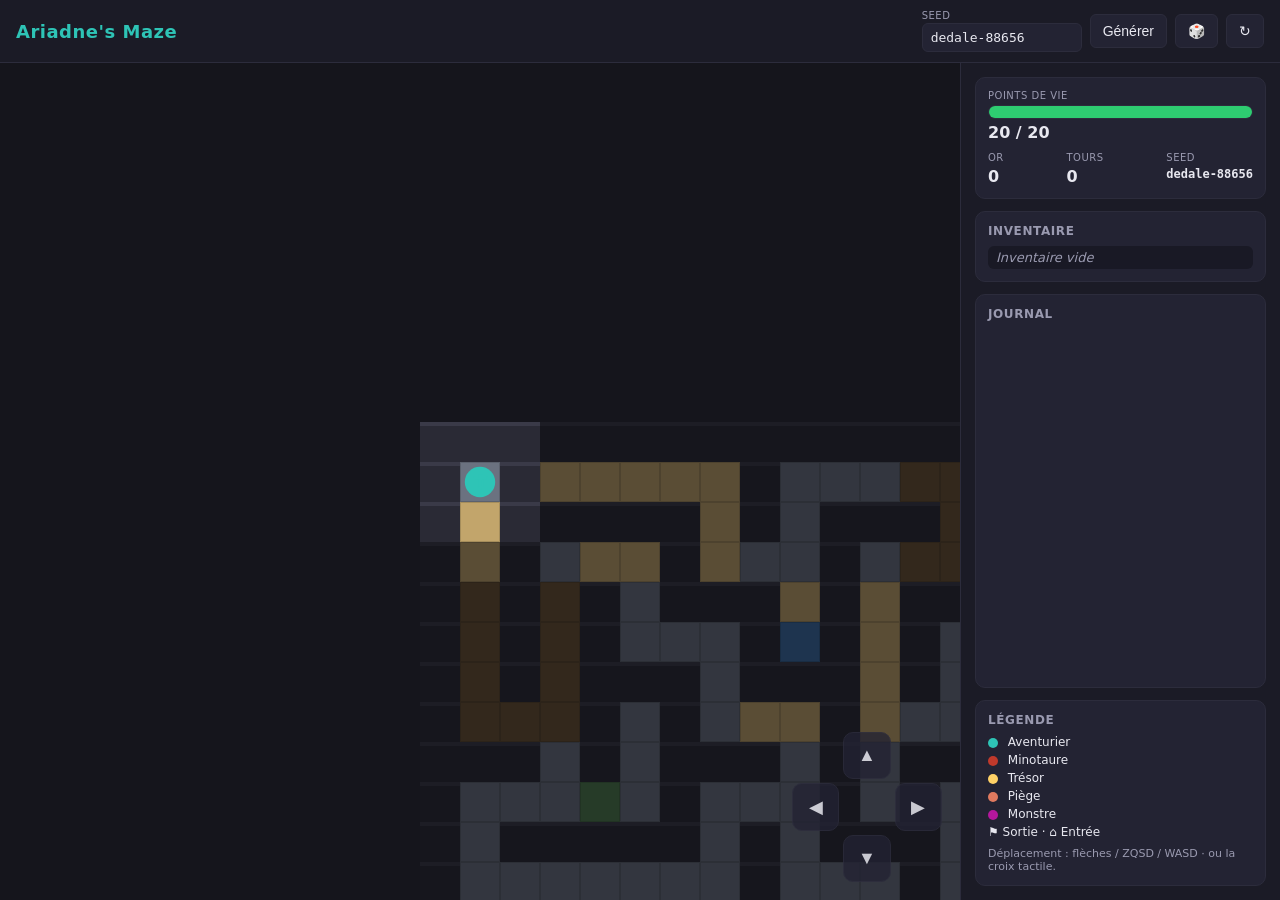
==== standalone.html @ b45891b9 "Ajoute standalone.html : version autonome jouable en file:// Fichier unique avec HTML, CSS et JS int" ====
<!DOCTYPE html>
<html lang="fr">
<head>
  <meta charset="UTF-8" />
  <meta name="viewport" content="width=device-width, initial-scale=1.0, maximum-scale=1.0, user-scalable=no" />
  <meta name="theme-color" content="#15151c" />
  <title>Ariadne's Maze — version autonome</title>
  <link rel="icon" href="data:image/svg+xml;utf8,%3Csvg%20xmlns%3D%22http%3A%2F%2Fwww.w3.org%2F2000%2Fsvg%22%20viewBox%3D%220%200%20512%20512%22%20width%3D%22512%22%20height%3D%22512%22%3E%0A%20%20%3Crect%20width%3D%22512%22%20height%3D%22512%22%20rx%3D%2296%22%20fill%3D%22%2315151c%22%2F%3E%0A%20%20%3C!--%20Labyrinthe%20stylis%C3%A9%20--%3E%0A%20%20%3Cg%20fill%3D%22none%22%20stroke%3D%22%232ec4b6%22%20stroke-width%3D%2222%22%20stroke-linecap%3D%22square%22%3E%0A%20%20%20%20%3Cpath%20d%3D%22M112%20112%20H400%20V400%20H144%20V168%20H344%20V344%20H200%20V224%20H288%20V288%20H240%22%2F%3E%0A%20%20%3C%2Fg%3E%0A%20%20%3C!--%20Corne%20du%20Minotaure%20--%3E%0A%20%20%3Ccircle%20cx%3D%22256%22%20cy%3D%22256%22%20r%3D%2218%22%20fill%3D%22%23c0392b%22%2F%3E%0A%3C%2Fsvg%3E%0A" type="image/svg+xml" />
  <style>
/* style.css — Mise en page et thème du jeu (vue topdown + HUD). */

* {
  box-sizing: border-box;
  margin: 0;
  padding: 0;
}

:root {
  --bg: #0f0f16;
  --panel: #1b1b26;
  --panel-2: #232333;
  --text: #e8e8f0;
  --muted: #9a9ab0;
  --accent: #2ec4b6;
  --danger: #e74c3c;
  --border: #2c2c3c;
}

html, body {
  height: 100%;
}

body {
  background: var(--bg);
  color: var(--text);
  font-family: system-ui, -apple-system, 'Segoe UI', Roboto, sans-serif;
  overflow: hidden;
  transition: background 0.15s;
}

/* Effet d'alerte lors de la détection par le Minotaure. */
body.alert {
  background: #3a0f12;
}

#app {
  display: grid;
  grid-template-columns: 1fr 320px;
  grid-template-rows: auto 1fr;
  grid-template-areas:
    'topbar topbar'
    'stage  hud';
  height: 100vh;
  height: 100dvh;
}

/* --- Barre du haut --- */
#topbar {
  grid-area: topbar;
  display: flex;
  align-items: center;
  justify-content: space-between;
  gap: 12px;
  padding: 10px 16px;
  background: var(--panel);
  border-bottom: 1px solid var(--border);
  flex-wrap: wrap;
}

#topbar h1 {
  font-size: 18px;
  letter-spacing: 0.5px;
  color: var(--accent);
  white-space: nowrap;
}

.toolbar {
  display: flex;
  align-items: center;
  gap: 8px;
  flex-wrap: wrap;
}

.seed-field {
  display: flex;
  flex-direction: column;
  font-size: 10px;
  color: var(--muted);
  text-transform: uppercase;
  letter-spacing: 0.5px;
}

.seed-field input {
  margin-top: 2px;
  width: 160px;
  padding: 6px 8px;
  border-radius: 6px;
  border: 1px solid var(--border);
  background: var(--panel-2);
  color: var(--text);
  font-family: ui-monospace, monospace;
  font-size: 13px;
}

.toolbar button {
  padding: 8px 12px;
  border-radius: 6px;
  border: 1px solid var(--border);
  background: var(--panel-2);
  color: var(--text);
  cursor: pointer;
  font-size: 14px;
  transition: background 0.12s, border-color 0.12s;
}

.toolbar button:hover {
  background: #2e2e42;
  border-color: var(--accent);
}

/* --- Scène de jeu --- */
#stage {
  grid-area: stage;
  position: relative;
  overflow: hidden;
  background: #15151c;
}

#game {
  display: block;
  width: 100%;
  height: 100%;
  touch-action: none;
}

/* --- Croix directionnelle tactile --- */
#dpad {
  position: absolute;
  right: 18px;
  bottom: 18px;
  width: 150px;
  height: 150px;
  display: grid;
  grid-template-columns: repeat(3, 1fr);
  grid-template-rows: repeat(3, 1fr);
  gap: 4px;
  opacity: 0.85;
}

.dpad-btn {
  border: 1px solid var(--border);
  background: rgba(35, 35, 51, 0.9);
  color: var(--text);
  border-radius: 10px;
  font-size: 18px;
  cursor: pointer;
  -webkit-user-select: none;
  user-select: none;
}
.dpad-btn:active {
  background: var(--accent);
  color: #0f0f16;
}
.dpad-btn.up { grid-column: 2; grid-row: 1; }
.dpad-btn.left { grid-column: 1; grid-row: 2; }
.dpad-btn.right { grid-column: 3; grid-row: 2; }
.dpad-btn.down { grid-column: 2; grid-row: 3; }

/* --- Overlay de fin --- */
#overlay {
  position: absolute;
  inset: 0;
  display: none;
  align-items: center;
  justify-content: center;
  background: rgba(8, 8, 14, 0.75);
  backdrop-filter: blur(2px);
}
#overlay.visible { display: flex; }

.overlay-card {
  background: var(--panel);
  border: 1px solid var(--border);
  border-radius: 14px;
  padding: 28px 32px;
  text-align: center;
  max-width: 340px;
}
.overlay-card h2 { margin-bottom: 10px; font-size: 24px; }
.overlay-card p { color: var(--muted); margin-bottom: 18px; }
.overlay-card button {
  padding: 10px 20px;
  border-radius: 8px;
  border: none;
  background: var(--accent);
  color: #0f0f16;
  font-weight: 600;
  cursor: pointer;
  font-size: 15px;
}

/* --- HUD latéral --- */
#hud {
  grid-area: hud;
  background: var(--panel);
  border-left: 1px solid var(--border);
  padding: 14px;
  display: flex;
  flex-direction: column;
  gap: 12px;
  overflow-y: auto;
}

.panel {
  background: var(--panel-2);
  border: 1px solid var(--border);
  border-radius: 10px;
  padding: 12px;
}

.panel h3 {
  font-size: 12px;
  text-transform: uppercase;
  letter-spacing: 0.6px;
  color: var(--muted);
  margin-bottom: 8px;
}

.stat { display: flex; flex-direction: column; gap: 4px; }
.stat-label {
  font-size: 10px;
  text-transform: uppercase;
  letter-spacing: 0.5px;
  color: var(--muted);
}
.stat-value { font-size: 16px; font-weight: 600; }
.stat-value.seed { font-family: ui-monospace, monospace; font-size: 12px; word-break: break-all; }

.stat-row {
  display: flex;
  justify-content: space-between;
  gap: 8px;
  margin-top: 10px;
}
.stat-row .stat { align-items: flex-start; }

.hp-bar {
  height: 14px;
  background: #101018;
  border-radius: 7px;
  overflow: hidden;
  border: 1px solid var(--border);
}
#hp-fill {
  height: 100%;
  width: 100%;
  background: #2ecc71;
  transition: width 0.2s, background 0.2s;
}

#inventory-list { list-style: none; display: flex; flex-direction: column; gap: 4px; }
#inventory-list li {
  font-size: 13px;
  padding: 4px 8px;
  background: #191925;
  border-radius: 6px;
}
#inventory-list li.empty { color: var(--muted); font-style: italic; }

.log-panel { flex: 1; min-height: 120px; display: flex; flex-direction: column; }
#log {
  flex: 1;
  overflow-y: auto;
  font-size: 12.5px;
  line-height: 1.5;
  color: var(--text);
  max-height: 220px;
}
.log-line {
  padding: 3px 0;
  border-bottom: 1px solid rgba(255, 255, 255, 0.04);
}

.legend ul { list-style: none; display: flex; flex-direction: column; gap: 4px; font-size: 12px; }
.legend .dot {
  display: inline-block;
  width: 10px;
  height: 10px;
  border-radius: 50%;
  margin-right: 6px;
  vertical-align: middle;
}
.hint { margin-top: 8px; font-size: 11px; color: var(--muted); }

/* --- Responsive : HUD sous la scène sur petit écran --- */
@media (max-width: 820px) {
  #app {
    grid-template-columns: 1fr;
    grid-template-rows: auto 60vh 1fr;
    grid-template-areas:
      'topbar'
      'stage'
      'hud';
  }
  #hud { border-left: none; border-top: 1px solid var(--border); }
  .seed-field input { width: 120px; }
}

  </style>
</head>
<body>
<div id="app">
    <header id="topbar">
      <h1>Ariadne's Maze</h1>
      <div class="toolbar">
        <label class="seed-field">
          Seed
          <input id="seed-input" type="text" autocomplete="off" spellcheck="false" />
        </label>
        <button id="new-seed-btn" title="Générer avec cette seed">Générer</button>
        <button id="random-seed-btn" title="Seed aléatoire">🎲</button>
        <button id="restart-btn" title="Recommencer ce niveau">↻</button>
      </div>
    </header>

    <main id="stage">
      <canvas id="game"></canvas>

      <!-- Croix directionnelle tactile -->
      <div id="dpad">
        <button data-dir="up" class="dpad-btn up" aria-label="Haut">▲</button>
        <button data-dir="left" class="dpad-btn left" aria-label="Gauche">◀</button>
        <button data-dir="right" class="dpad-btn right" aria-label="Droite">▶</button>
        <button data-dir="down" class="dpad-btn down" aria-label="Bas">▼</button>
      </div>

      <!-- Écran de fin (mort / victoire) -->
      <div id="overlay">
        <div class="overlay-card">
          <h2 id="overlay-title">Game Over</h2>
          <p id="overlay-text"></p>
          <button id="overlay-btn">Recommencer</button>
        </div>
      </div>
    </main>

    <aside id="hud">
      <section class="panel">
        <div class="stat">
          <span class="stat-label">Points de vie</span>
          <div class="hp-bar"><div id="hp-fill"></div></div>
          <span id="hp-text" class="stat-value">20 / 20</span>
        </div>
        <div class="stat-row">
          <div class="stat"><span class="stat-label">Or</span><span id="gold-text" class="stat-value">0</span></div>
          <div class="stat"><span class="stat-label">Tours</span><span id="turn-text" class="stat-value">0</span></div>
          <div class="stat"><span class="stat-label">Seed</span><span id="seed-label" class="stat-value seed">-</span></div>
        </div>
      </section>

      <section class="panel">
        <h3>Inventaire</h3>
        <ul id="inventory-list"><li class="empty">Inventaire vide</li></ul>
      </section>

      <section class="panel log-panel">
        <h3>Journal</h3>
        <div id="log"></div>
      </section>

      <section class="panel legend">
        <h3>Légende</h3>
        <ul>
          <li><span class="dot" style="background:#2ec4b6"></span> Aventurier</li>
          <li><span class="dot" style="background:#c0392b"></span> Minotaure</li>
          <li><span class="dot" style="background:#ffd166"></span> Trésor</li>
          <li><span class="dot" style="background:#e07a5f"></span> Piège</li>
          <li><span class="dot" style="background:#b5179e"></span> Monstre</li>
          <li>⚑ Sortie · ⌂ Entrée</li>
        </ul>
        <p class="hint">Déplacement : flèches / ZQSD / WASD · ou la croix tactile.</p>
      </section>
    </aside>
  </div>
  <script>
"use strict";
(function () {

// ===== rng.js =====
// rng.js — Générateur de nombres pseudo-aléatoires déterministe basé sur une seed.
// Tout l'aléatoire du jeu passe par ici pour que le labyrinthe et les événements
// soient reproductibles à partir d'une même seed.

// Hash une chaîne de caractères en un entier 32 bits (xmur3).
// Permet d'accepter une seed textuelle comme "ariane" ou "12345".
function hashSeed(str) {
  str = String(str);
  let h = 1779033703 ^ str.length;
  for (let i = 0; i < str.length; i++) {
    h = Math.imul(h ^ str.charCodeAt(i), 3432918353);
    h = (h << 13) | (h >>> 19);
  }
  return function () {
    h = Math.imul(h ^ (h >>> 16), 2246822507);
    h = Math.imul(h ^ (h >>> 13), 3266489909);
    h ^= h >>> 16;
    return h >>> 0;
  };
}

// Mulberry32 : un PRNG rapide et de bonne qualité pour un jeu.
// Retourne une fonction qui produit des flottants dans [0, 1).
function mulberry32(a) {
  return function () {
    a |= 0;
    a = (a + 0x6d2b79f5) | 0;
    let t = Math.imul(a ^ (a >>> 15), 1 | a);
    t = (t + Math.imul(t ^ (t >>> 7), 61 | t)) ^ t;
    return ((t ^ (t >>> 14)) >>> 0) / 4294967296;
  };
}

// Classe pratique qui enveloppe un PRNG et fournit des helpers de jeu.
class RNG {
  constructor(seed) {
    this.seed = seed;
    const seeder = hashSeed(seed);
    this._next = mulberry32(seeder());
  }

  // Flottant dans [0, 1).
  float() {
    return this._next();
  }

  // Entier dans [min, max] inclus.
  int(min, max) {
    return Math.floor(this._next() * (max - min + 1)) + min;
  }

  // Retourne true avec la probabilité p (0..1).
  chance(p) {
    return this._next() < p;
  }

  // Choisit un élément au hasard dans un tableau.
  pick(arr) {
    return arr[Math.floor(this._next() * arr.length)];
  }

  // Choisit un élément selon des poids : entries = [[valeur, poids], ...].
  weighted(entries) {
    let total = 0;
    for (const [, w] of entries) total += w;
    let r = this._next() * total;
    for (const [value, w] of entries) {
      r -= w;
      if (r < 0) return value;
    }
    return entries[entries.length - 1][0];
  }
}

// PRNG déterministe pour UNE case précise (seed + coordonnées).
// Permet de calculer un événement stable par case sans stocker d'état,
// et sans consommer le flux principal du RNG.
function cellRandom(seed, x, y, salt = 0) {
  const seeder = hashSeed(`${seed}:${x}:${y}:${salt}`);
  return mulberry32(seeder());
}


// ===== maze.js =====
// maze.js — Génération du labyrinthe et des types de sol (terrains).
// Le labyrinthe est produit par un algorithme "recursive backtracker"
// (parcours en profondeur), entièrement déterministe grâce au RNG seedé.


// Types de cases du labyrinthe.
const TILE = {
  WALL: 0,
  FLOOR: 1,
};

// Types de sol (terrain) pour les cases praticables.
// Ils influencent la nature des événements des cases alentours.
const TERRAIN = {
  STONE: 'stone', // neutre
  GRASS: 'grass', // favorise les trésors / soins
  SAND: 'sand',   // favorise les monstres
  MUD: 'mud',     // favorise les pièges
  WATER: 'water', // calme, peu d'événements
};

const TERRAIN_LIST = [
  TERRAIN.STONE,
  TERRAIN.GRASS,
  TERRAIN.SAND,
  TERRAIN.MUD,
  TERRAIN.WATER,
];

// Génère un labyrinthe carré de taille impaire (murs sur les cases paires).
// Retourne un objet Maze avec la grille, les terrains, l'entrée et la sortie.
class Maze {
  constructor(seed, size = 21) {
    // Garantit une taille impaire pour l'algorithme de labyrinthe parfait.
    this.seed = seed;
    this.size = size % 2 === 0 ? size + 1 : size;
    this.rng = new RNG(`maze:${seed}`);
    this.grid = [];
    this.terrain = [];
    this.entrance = { x: 1, y: 1 };
    this.exit = { x: this.size - 2, y: this.size - 2 };
    this._generate();
    this._assignTerrain();
  }

  inBounds(x, y) {
    return x >= 0 && y >= 0 && x < this.size && y < this.size;
  }

  isWall(x, y) {
    if (!this.inBounds(x, y)) return true;
    return this.grid[y][x] === TILE.WALL;
  }

  isFloor(x, y) {
    return this.inBounds(x, y) && this.grid[y][x] === TILE.FLOOR;
  }

  terrainAt(x, y) {
    if (!this.inBounds(x, y)) return null;
    return this.terrain[y][x];
  }

  // Recursive backtracker : creuse des couloirs à partir de l'entrée.
  _generate() {
    const n = this.size;
    // Tout en mur au départ.
    this.grid = Array.from({ length: n }, () => new Array(n).fill(TILE.WALL));

    const start = this.entrance;
    this.grid[start.y][start.x] = TILE.FLOOR;

    const stack = [start];
    const dirs = [
      { dx: 0, dy: -2 },
      { dx: 2, dy: 0 },
      { dx: 0, dy: 2 },
      { dx: -2, dy: 0 },
    ];

    while (stack.length) {
      const cur = stack[stack.length - 1];
      // Voisins non visités à distance 2 (au-delà d'un mur).
      const neighbors = [];
      for (const d of dirs) {
        const nx = cur.x + d.dx;
        const ny = cur.y + d.dy;
        if (nx > 0 && ny > 0 && nx < n - 1 && ny < n - 1 && this.grid[ny][nx] === TILE.WALL) {
          neighbors.push({ nx, ny, wx: cur.x + d.dx / 2, wy: cur.y + d.dy / 2 });
        }
      }

      if (neighbors.length === 0) {
        stack.pop();
        continue;
      }

      const chosen = neighbors[this.rng.int(0, neighbors.length - 1)];
      // Perce le mur intermédiaire puis la case cible.
      this.grid[chosen.wy][chosen.wx] = TILE.FLOOR;
      this.grid[chosen.ny][chosen.nx] = TILE.FLOOR;
      stack.push({ x: chosen.nx, y: chosen.ny });
    }

    // Assure que la sortie est bien praticable.
    this.grid[this.exit.y][this.exit.x] = TILE.FLOOR;

    // Ajoute quelques boucles pour éviter un labyrinthe trop "parfait"
    // (rend le déplacement et la fuite face au Minotaure plus intéressants).
    const extra = Math.floor((n * n) / 40);
    for (let i = 0; i < extra; i++) {
      const x = this.rng.int(1, n - 2);
      const y = this.rng.int(1, n - 2);
      if (this.grid[y][x] === TILE.WALL) {
        // N'ouvre que si cela relie deux couloirs (évite les murs isolés).
        const openH = this.isFloor(x - 1, y) && this.isFloor(x + 1, y);
        const openV = this.isFloor(x, y - 1) && this.isFloor(x, y + 1);
        if (openH || openV) this.grid[y][x] = TILE.FLOOR;
      }
    }
  }

  // Attribue un terrain à chaque case praticable de façon déterministe.
  // On utilise un bruit par blocs pour créer des "zones" cohérentes plutôt
  // qu'un terrain totalement aléatoire case par case.
  _assignTerrain() {
    const n = this.size;
    this.terrain = Array.from({ length: n }, () => new Array(n).fill(null));
    const blockSize = 4; // taille des zones de terrain
    for (let y = 0; y < n; y++) {
      for (let x = 0; x < n; x++) {
        if (this.grid[y][x] !== TILE.FLOOR) continue;
        const bx = Math.floor(x / blockSize);
        const by = Math.floor(y / blockSize);
        // Terrain de base de la zone.
        const zoneRoll = cellRandom(this.seed, bx, by, 7)();
        let t;
        if (zoneRoll < 0.4) t = TERRAIN.STONE;
        else if (zoneRoll < 0.6) t = TERRAIN.GRASS;
        else if (zoneRoll < 0.75) t = TERRAIN.SAND;
        else if (zoneRoll < 0.9) t = TERRAIN.MUD;
        else t = TERRAIN.WATER;

        // Petite variation locale pour casser l'uniformité des blocs.
        const localRoll = cellRandom(this.seed, x, y, 11)();
        if (localRoll < 0.12) {
          t = TERRAIN_LIST[Math.floor(cellRandom(this.seed, x, y, 13)() * TERRAIN_LIST.length)];
        }
        this.terrain[y][x] = t;
      }
    }
    // L'entrée est toujours un sol sûr et neutre.
    this.terrain[this.entrance.y][this.entrance.x] = TERRAIN.STONE;
  }

  // Liste toutes les cases praticables (utile pour placer joueur/minotaure).
  floorCells() {
    const cells = [];
    for (let y = 0; y < this.size; y++) {
      for (let x = 0; x < this.size; x++) {
        if (this.grid[y][x] === TILE.FLOOR) cells.push({ x, y });
      }
    }
    return cells;
  }
}


// ===== events.js =====
// events.js — Détermination des événements par case.
//
// Principe : l'événement d'une case dépend
//   1. de l'aléatoire (déterministe par seed + coordonnées),
//   2. du type de sol de la case,
//   3. des types de sol des 8 cases alentours (les 9 cases au total).
//
// On calcule un profil de terrain des 9 cases, on en déduit des poids
// pour chaque catégorie d'événement, puis on tire un événement stable
// pour la case (reproductible tant que la seed ne change pas).


// Catégories d'événements (base du jeu : quelques événements simples).
const EVENT = {
  NONE: 'none',
  TRAP: 'trap',
  MONSTER: 'monster',
  TREASURE: 'treasure',
};

// Influence de chaque terrain sur les poids des catégories.
// Chaque terrain "pousse" certaines catégories.
const TERRAIN_WEIGHTS = {
  [TERRAIN.STONE]: { none: 6, trap: 1, monster: 1, treasure: 1 },
  [TERRAIN.GRASS]: { none: 4, trap: 0.5, monster: 1, treasure: 3 },
  [TERRAIN.SAND]:  { none: 3, trap: 1, monster: 4, treasure: 1 },
  [TERRAIN.MUD]:   { none: 3, trap: 4, monster: 1, treasure: 0.5 },
  [TERRAIN.WATER]: { none: 7, trap: 0.5, monster: 0.5, treasure: 1 },
};

// Contenu concret de chaque catégorie d'événement.
// Le contenu précis (dégâts, butin) est lui aussi tiré de façon déterministe.
const MONSTERS = [
  { name: 'Rat des cavernes', dmg: [1, 2] },
  { name: 'Chauve-souris', dmg: [1, 3] },
  { name: 'Squelette errant', dmg: [2, 4] },
  { name: 'Araignée géante', dmg: [2, 5] },
];

const TRAPS = [
  { name: 'Pieux dissimulés', dmg: [1, 3] },
  { name: 'Dalle piégée', dmg: [2, 4] },
  { name: 'Nuage de spores', dmg: [1, 2] },
];

const TREASURES = [
  { name: 'Pièces d\'or', item: 'Pièces d\'or', gold: [3, 12] },
  { name: 'Potion de soin', item: 'Potion de soin', heal: [3, 6] },
  { name: 'Vieille clé', item: 'Vieille clé' },
  { name: 'Gemme scintillante', item: 'Gemme scintillante', gold: [8, 20] },
];

// Retourne le profil pondéré (somme des poids par catégorie) des 9 cases.
function neighborhoodWeights(maze, x, y) {
  const acc = { none: 0, trap: 0, monster: 0, treasure: 0 };
  for (let dy = -1; dy <= 1; dy++) {
    for (let dx = -1; dx <= 1; dx++) {
      const t = maze.terrainAt(x + dx, y + dy);
      // Une case-mur n'a pas de terrain : on la traite comme du STONE neutre,
      // ce qui rend les zones bordées de murs plus calmes.
      const weights = TERRAIN_WEIGHTS[t] || TERRAIN_WEIGHTS[TERRAIN.STONE];
      // La case centrale compte double : c'est le sol où l'on met le pied.
      const factor = dx === 0 && dy === 0 ? 2 : 1;
      acc.none += weights.none * factor;
      acc.trap += weights.trap * factor;
      acc.monster += weights.monster * factor;
      acc.treasure += weights.treasure * factor;
    }
  }
  return acc;
}

// Détermine l'événement d'une case (catégorie + détails).
// Déterministe : même seed + mêmes coordonnées => même événement.
function computeEvent(maze, x, y) {
  // Ni l'entrée, ni les murs ne portent d'événement.
  if (!maze.isFloor(x, y)) return { type: EVENT.NONE };
  if (x === maze.entrance.x && y === maze.entrance.y) return { type: EVENT.NONE };

  const w = neighborhoodWeights(maze, x, y);
  const rand = cellRandom(maze.seed, x, y, 101);

  const total = w.none + w.trap + w.monster + w.treasure;
  let r = rand() * total;
  let type = EVENT.NONE;
  if ((r -= w.none) < 0) type = EVENT.NONE;
  else if ((r -= w.trap) < 0) type = EVENT.TRAP;
  else if ((r -= w.monster) < 0) type = EVENT.MONSTER;
  else type = EVENT.TREASURE;

  return buildEventDetails(maze, x, y, type);
}

// Construit les détails concrets d'un événement de façon déterministe.
function buildEventDetails(maze, x, y, type) {
  const rand = cellRandom(maze.seed, x, y, 202);
  const pickIdx = (arr) => Math.floor(rand() * arr.length);
  const range = ([min, max]) => min + Math.floor(rand() * (max - min + 1));

  switch (type) {
    case EVENT.MONSTER: {
      const m = MONSTERS[pickIdx(MONSTERS)];
      return { type, name: m.name, damage: range(m.dmg) };
    }
    case EVENT.TRAP: {
      const t = TRAPS[pickIdx(TRAPS)];
      return { type, name: t.name, damage: range(t.dmg) };
    }
    case EVENT.TREASURE: {
      const t = TREASURES[pickIdx(TREASURES)];
      const out = { type, name: t.name, item: t.item };
      if (t.gold) out.gold = range(t.gold);
      if (t.heal) out.heal = range(t.heal);
      return out;
    }
    default:
      return { type: EVENT.NONE };
  }
}


// ===== player.js =====
// player.js — État de l'aventurier : position, points de vie, inventaire.

class Player {
  constructor(x, y, maxHp = 20) {
    this.x = x;
    this.y = y;
    this.maxHp = maxHp;
    this.hp = maxHp;
    this.gold = 0;
    // Inventaire simple : map nom d'objet -> quantité.
    this.inventory = new Map();
  }

  isAlive() {
    return this.hp > 0;
  }

  damage(amount) {
    this.hp = Math.max(0, this.hp - amount);
    return this.hp;
  }

  heal(amount) {
    this.hp = Math.min(this.maxHp, this.hp + amount);
    return this.hp;
  }

  addGold(amount) {
    this.gold += amount;
  }

  addItem(name, qty = 1) {
    this.inventory.set(name, (this.inventory.get(name) || 0) + qty);
  }

  // Retourne l'inventaire sous forme de liste triée pour l'affichage.
  items() {
    return Array.from(this.inventory.entries()).map(([name, qty]) => ({ name, qty }));
  }

  // Réinitialise l'état pour recommencer un niveau (position fournie par le jeu).
  reset(x, y) {
    this.x = x;
    this.y = y;
    this.hp = this.maxHp;
    this.gold = 0;
    this.inventory.clear();
  }
}


// ===== minotaur.js =====
// minotaur.js — Le Minotaure : ennemi mobile qui patrouille le labyrinthe.
//
// Comportement de base :
//   - S'il n'a pas repéré le joueur, il patrouille au hasard.
//   - S'il repère le joueur (dans son rayon de détection et à portée),
//     il le poursuit en se rapprochant case par case.
//   - Le contact avec le joueur inflige de gros dégâts.
//
// La première détection déclenche un drapeau (`hasDetectedPlayer`) qui pourra
// plus tard servir à reconfigurer le labyrinthe (fonctionnalité future).


class Minotaur {
  constructor(x, y) {
    this.x = x;
    this.y = y;
    this.detectionRadius = 5; // portée de détection (distance de Manhattan)
    this.hasDetectedPlayer = false; // vrai dès la première détection
    this.chasing = false;
    this.contactDamage = [4, 8]; // dégâts au contact du joueur
  }

  // Distance de Manhattan jusqu'à un point.
  distanceTo(x, y) {
    return Math.abs(this.x - x) + Math.abs(this.y - y);
  }

  // Détecte le joueur s'il est assez proche. Renvoie true si première détection.
  senses(player) {
    const inRange = this.distanceTo(player.x, player.y) <= this.detectionRadius;
    this.chasing = inRange;
    if (inRange && !this.hasDetectedPlayer) {
      this.hasDetectedPlayer = true;
      return true; // première détection => à signaler
    }
    return false;
  }

  // Effectue un pas. `rng` est le RNG principal du jeu (déplacements aléatoires).
  // Renvoie l'événement produit ({ firstDetection, contact }).
  step(maze, player, rng) {
    const firstDetection = this.senses(player);

    let move;
    if (this.chasing) {
      move = this._chaseStep(maze, player);
    } else {
      move = this._wanderStep(maze, rng);
    }

    if (move) {
      this.x = move.x;
      this.y = move.y;
    }

    const contact = this.x === player.x && this.y === player.y;
    return { firstDetection, contact };
  }

  // Renvoie les cases praticables adjacentes.
  _freeNeighbors(maze) {
    const dirs = [
      { x: this.x, y: this.y - 1 },
      { x: this.x + 1, y: this.y },
      { x: this.x, y: this.y + 1 },
      { x: this.x - 1, y: this.y },
    ];
    return dirs.filter((c) => maze.isFloor(c.x, c.y));
  }

  // Poursuite : choisit la case adjacente qui réduit la distance au joueur.
  _chaseStep(maze, player) {
    const options = this._freeNeighbors(maze);
    if (options.length === 0) return null;
    let best = null;
    let bestDist = Infinity;
    for (const c of options) {
      const d = Math.abs(c.x - player.x) + Math.abs(c.y - player.y);
      if (d < bestDist) {
        bestDist = d;
        best = c;
      }
    }
    return best;
  }

  // Errance : déplacement aléatoire, en évitant de faire du surplace.
  _wanderStep(maze, rng) {
    const options = this._freeNeighbors(maze);
    if (options.length === 0) return null;
    return options[rng.int(0, options.length - 1)];
  }
}


// ===== render.js =====
// render.js — Rendu du jeu sur un canvas 2D en vue de dessus (topdown).
// Une caméra suit le joueur. Les cases déjà visitées sont mémorisées pour
// dessiner un léger "brouillard" sur les zones non explorées.


const TILE_SIZE = 40; // taille d'une case en pixels

// Palette de couleurs par terrain.
const TERRAIN_COLORS = {
  [TERRAIN.STONE]: '#6b7280',
  [TERRAIN.GRASS]: '#4d7c4d',
  [TERRAIN.SAND]: '#c2a56b',
  [TERRAIN.MUD]: '#6b5334',
  [TERRAIN.WATER]: '#3b6ea5',
};

const WALL_COLOR = '#2a2a35';
const WALL_TOP = '#3a3a48';

class Renderer {
  constructor(canvas) {
    this.canvas = canvas;
    this.ctx = canvas.getContext('2d');
    this.tileSize = TILE_SIZE;
    this.resize();
    window.addEventListener('resize', () => this.resize());
  }

  resize() {
    // Adapte le canvas à son conteneur avec la densité de pixels de l'écran.
    const rect = this.canvas.getBoundingClientRect();
    const dpr = window.devicePixelRatio || 1;
    this.canvas.width = Math.floor(rect.width * dpr);
    this.canvas.height = Math.floor(rect.height * dpr);
    this.ctx.setTransform(dpr, 0, 0, dpr, 0, 0);
    this.viewW = rect.width;
    this.viewH = rect.height;
  }

  // Dessine une frame complète.
  draw(game) {
    const ctx = this.ctx;
    const ts = this.tileSize;
    const maze = game.maze;
    const player = game.player;

    // Caméra centrée sur le joueur.
    const camX = player.x * ts + ts / 2 - this.viewW / 2;
    const camY = player.y * ts + ts / 2 - this.viewH / 2;

    ctx.clearRect(0, 0, this.viewW, this.viewH);
    ctx.fillStyle = '#15151c';
    ctx.fillRect(0, 0, this.viewW, this.viewH);

    // Détermine la plage de cases visibles pour ne dessiner que le nécessaire.
    const startCol = Math.max(0, Math.floor(camX / ts));
    const endCol = Math.min(maze.size - 1, Math.ceil((camX + this.viewW) / ts));
    const startRow = Math.max(0, Math.floor(camY / ts));
    const endRow = Math.min(maze.size - 1, Math.ceil((camY + this.viewH) / ts));

    for (let y = startRow; y <= endRow; y++) {
      for (let x = startCol; x <= endCol; x++) {
        const sx = Math.round(x * ts - camX);
        const sy = Math.round(y * ts - camY);
        const visited = game.visited[y][x];

        if (maze.grid[y][x] === TILE.WALL) {
          ctx.fillStyle = WALL_COLOR;
          ctx.fillRect(sx, sy, ts, ts);
          ctx.fillStyle = WALL_TOP;
          ctx.fillRect(sx, sy, ts, 4);
        } else {
          const terrain = maze.terrainAt(x, y);
          ctx.fillStyle = TERRAIN_COLORS[terrain] || '#555';
          ctx.fillRect(sx, sy, ts, ts);
          // Léger quadrillage.
          ctx.strokeStyle = 'rgba(0,0,0,0.15)';
          ctx.strokeRect(sx + 0.5, sy + 0.5, ts - 1, ts - 1);

          // Marqueur d'événement révélé sur les cases déjà visitées.
          const ev = game.revealedEvents.get(`${x},${y}`);
          if (ev && ev.type !== EVENT.NONE) {
            this._drawEventMarker(ctx, sx, sy, ts, ev);
          }
        }

        // Entrée et sortie.
        if (x === maze.entrance.x && y === maze.entrance.y) {
          this._drawGlyph(ctx, sx, sy, ts, '⌂', '#e8e8f0');
        }
        if (x === maze.exit.x && y === maze.exit.y) {
          this._drawGlyph(ctx, sx, sy, ts, '⚑', '#ffe066');
        }

        // Brouillard sur les cases non encore visitées.
        if (!visited) {
          ctx.fillStyle = 'rgba(6,6,10,0.55)';
          ctx.fillRect(sx, sy, ts, ts);
        }
      }
    }

    // Minotaure (dessiné seulement s'il a déjà été aperçu).
    const mino = game.minotaur;
    if (game.visited[mino.y][mino.x] || mino.chasing) {
      this._drawEntity(ctx, mino.x, mino.y, ts, camX, camY, '#c0392b', '🐂');
    }

    // Joueur.
    this._drawEntity(ctx, player.x, player.y, ts, camX, camY, '#2ec4b6', '🗡');
  }

  _drawEntity(ctx, x, y, ts, camX, camY, color, glyph) {
    const sx = Math.round(x * ts - camX);
    const sy = Math.round(y * ts - camY);
    ctx.fillStyle = color;
    ctx.beginPath();
    ctx.arc(sx + ts / 2, sy + ts / 2, ts * 0.38, 0, Math.PI * 2);
    ctx.fill();
    ctx.font = `${Math.floor(ts * 0.5)}px serif`;
    ctx.textAlign = 'center';
    ctx.textBaseline = 'middle';
    ctx.fillText(glyph, sx + ts / 2, sy + ts / 2 + 1);
  }

  _drawEventMarker(ctx, sx, sy, ts, ev) {
    const colors = {
      [EVENT.TRAP]: '#e07a5f',
      [EVENT.MONSTER]: '#b5179e',
      [EVENT.TREASURE]: '#ffd166',
    };
    ctx.fillStyle = colors[ev.type] || '#fff';
    ctx.beginPath();
    ctx.arc(sx + ts / 2, sy + ts / 2, ts * 0.14, 0, Math.PI * 2);
    ctx.fill();
  }

  _drawGlyph(ctx, sx, sy, ts, glyph, color) {
    ctx.fillStyle = color;
    ctx.font = `${Math.floor(ts * 0.6)}px serif`;
    ctx.textAlign = 'center';
    ctx.textBaseline = 'middle';
    ctx.fillText(glyph, sx + ts / 2, sy + ts / 2 + 1);
  }
}


// ===== game.js =====
// game.js — Contrôleur principal du jeu.
// Gère l'état, les tours (déplacement joueur puis Minotaure), les événements,
// les points de vie, la mort/relance de niveau et l'inventaire.


class Game {
  constructor(seed, size = 21) {
    this.size = size;
    this.listeners = {};
    this.load(seed);
  }

  // (Re)charge un niveau à partir d'une seed.
  load(seed) {
    this.seed = String(seed);
    this.maze = new Maze(this.seed, this.size);
    this.rng = new RNG(`play:${this.seed}`); // RNG des déplacements du Minotaure

    const start = this.maze.entrance;
    this.player = new Player(start.x, start.y);

    // Place le Minotaure loin du joueur (vers la sortie).
    const mstart = this._farStart(start);
    this.minotaur = new Minotaur(mstart.x, mstart.y);

    // Cases explorées et événements déjà révélés.
    this.visited = Array.from({ length: this.maze.size }, () =>
      new Array(this.maze.size).fill(false)
    );
    this.revealedEvents = new Map();
    this.resolvedCells = new Set(); // cases dont l'événement est déjà déclenché

    this.turn = 0;
    this.over = false;
    this.won = false;
    this.mazeShifted = false;

    this._reveal(this.player.x, this.player.y);
    this._resolveEvent(this.player.x, this.player.y, true); // entrée = sûre
    this.emit('log', `Bienvenue dans le labyrinthe (seed : ${this.seed}). Trouve la sortie ⚑ !`);
    this.emit('update');
  }

  // Recommence le niveau courant (même seed).
  restart() {
    this.load(this.seed);
  }

  // Trouve une case praticable éloignée de `from` pour y placer le Minotaure.
  _farStart(from) {
    const cells = this.maze.floorCells();
    let best = this.maze.exit;
    let bestDist = -1;
    for (const c of cells) {
      const d = Math.abs(c.x - from.x) + Math.abs(c.y - from.y);
      if (d > bestDist) {
        bestDist = d;
        best = c;
      }
    }
    return best;
  }

  // --- Système d'événements minimal (émetteur) ---
  on(event, fn) {
    (this.listeners[event] = this.listeners[event] || []).push(fn);
  }
  emit(event, payload) {
    (this.listeners[event] || []).forEach((fn) => fn(payload));
  }

  // Déplacement du joueur d'une case. dir ∈ {up,down,left,right}.
  move(dir) {
    if (this.over) return;
    const deltas = {
      up: { dx: 0, dy: -1 },
      down: { dx: 0, dy: 1 },
      left: { dx: -1, dy: 0 },
      right: { dx: 1, dy: 0 },
    };
    const d = deltas[dir];
    if (!d) return;

    const nx = this.player.x + d.dx;
    const ny = this.player.y + d.dy;
    if (this.maze.grid[ny] === undefined || this.maze.grid[ny][nx] === undefined) return;
    if (this.maze.grid[ny][nx] === TILE.WALL) {
      return; // mur : déplacement impossible
    }

    this.player.x = nx;
    this.player.y = ny;
    this.turn++;
    this._reveal(nx, ny);

    // Résout l'événement de la case d'arrivée.
    this._resolveEvent(nx, ny);

    // Victoire : atteinte de la sortie.
    if (nx === this.maze.exit.x && ny === this.maze.exit.y && !this.over) {
      this.won = true;
      this.over = true;
      this.emit('log', '🎉 Tu as trouvé la sortie ! Niveau terminé.');
      this.emit('gameover', { won: true });
      this.emit('update');
      return;
    }

    // Tour du Minotaure.
    if (!this.over) this._minotaurTurn();

    this.emit('update');
  }

  // Révèle la case et ses voisines immédiates (petit champ de vision).
  _reveal(x, y) {
    for (let dy = -1; dy <= 1; dy++) {
      for (let dx = -1; dx <= 1; dx++) {
        const vx = x + dx;
        const vy = y + dy;
        if (this.maze.inBounds(vx, vy)) this.visited[vy][vx] = true;
      }
    }
  }

  // Déclenche l'événement de la case (une seule fois par case).
  _resolveEvent(x, y, silent = false) {
    const key = `${x},${y}`;
    if (this.resolvedCells.has(key)) return;
    this.resolvedCells.add(key);

    const ev = computeEvent(this.maze, x, y);
    if (ev.type !== EVENT.NONE) this.revealedEvents.set(key, ev);
    if (silent || ev.type === EVENT.NONE) return;

    switch (ev.type) {
      case EVENT.TRAP: {
        this.player.damage(ev.damage);
        this.emit('log', `⚠️ Piège : ${ev.name} ! Tu perds ${ev.damage} PV.`);
        break;
      }
      case EVENT.MONSTER: {
        this.player.damage(ev.damage);
        this.emit('log', `⚔️ Rencontre : ${ev.name} t'inflige ${ev.damage} PV de dégâts.`);
        break;
      }
      case EVENT.TREASURE: {
        this.player.addItem(ev.item);
        let msg = `💰 Trésor : ${ev.name}`;
        if (ev.gold) {
          this.player.addGold(ev.gold);
          msg += ` (+${ev.gold} or)`;
        }
        if (ev.heal) {
          this.player.heal(ev.heal);
          msg += ` (+${ev.heal} PV)`;
        }
        this.emit('log', msg + ' !');
        break;
      }
    }

    this._checkDeath();
  }

  // Fait jouer le Minotaure et gère la détection / le contact.
  _minotaurTurn() {
    const res = this.minotaur.step(this.maze, this.player, this.rng);

    if (res.firstDetection) {
      this.emit('log', '👁️ Le Minotaure a flairé ta présence... Il te poursuit !');
      this._onFirstDetection();
    }

    if (res.contact) {
      const [min, max] = this.minotaur.contactDamage;
      const dmg = this.rng.int(min, max);
      this.player.damage(dmg);
      this.emit('log', `🐂 Le Minotaure te charge ! Tu perds ${dmg} PV.`);
      this._checkDeath();
    }
  }

  // Crochet déclenché à la toute première détection par le Minotaure.
  // (Fonctionnalité future : reconfiguration du labyrinthe. Ici, simple signal.)
  _onFirstDetection() {
    this.mazeShifted = false; // prêt à être activé plus tard
    this.emit('detected');
  }

  _checkDeath() {
    if (!this.player.isAlive() && !this.over) {
      this.over = true;
      this.emit('log', '💀 Tu es mort. Le niveau recommence...');
      this.emit('gameover', { won: false });
    }
  }
}


// ===== main.js =====
// main.js — Point d'entrée : relie le jeu au DOM (canvas, HUD, contrôles).


const canvas = document.getElementById('game');
const renderer = new Renderer(canvas);

// Éléments du HUD.
const hpFill = document.getElementById('hp-fill');
const hpText = document.getElementById('hp-text');
const goldText = document.getElementById('gold-text');
const turnText = document.getElementById('turn-text');
const invList = document.getElementById('inventory-list');
const logEl = document.getElementById('log');
const seedInput = document.getElementById('seed-input');
const seedLabel = document.getElementById('seed-label');
const overlay = document.getElementById('overlay');
const overlayTitle = document.getElementById('overlay-title');
const overlayText = document.getElementById('overlay-text');
const overlayBtn = document.getElementById('overlay-btn');

// Seed initiale : aléatoire ou celle passée dans l'URL (?seed=...).
const urlSeed = new URLSearchParams(location.search).get('seed');
let currentSeed = urlSeed || randomSeed();
seedInput.value = currentSeed;

const game = new Game(currentSeed);
wireGame(game);

// --- Rendu continu (boucle d'animation légère) ---
function loop() {
  renderer.draw(game);
  requestAnimationFrame(loop);
}
requestAnimationFrame(loop);

// --- Branche les événements du jeu sur l'interface ---
function wireGame(g) {
  seedLabel.textContent = g.seed;
  g.on('log', (msg) => addLog(msg));
  g.on('update', () => updateHud(g));
  g.on('detected', () => flashDetection());
  g.on('gameover', ({ won }) => showOverlay(g, won));
  updateHud(g);
}

function updateHud(g) {
  const p = g.player;
  const pct = Math.max(0, (p.hp / p.maxHp) * 100);
  hpFill.style.width = pct + '%';
  hpFill.style.background = pct > 50 ? '#2ecc71' : pct > 25 ? '#f1c40f' : '#e74c3c';
  hpText.textContent = `${p.hp} / ${p.maxHp}`;
  goldText.textContent = p.gold;
  turnText.textContent = g.turn;

  invList.innerHTML = '';
  const items = p.items();
  if (items.length === 0) {
    const li = document.createElement('li');
    li.className = 'empty';
    li.textContent = 'Inventaire vide';
    invList.appendChild(li);
  } else {
    for (const it of items) {
      const li = document.createElement('li');
      li.textContent = it.qty > 1 ? `${it.name} ×${it.qty}` : it.name;
      invList.appendChild(li);
    }
  }
}

function addLog(msg) {
  const p = document.createElement('div');
  p.className = 'log-line';
  p.textContent = msg;
  logEl.appendChild(p);
  // Conserve les 40 dernières lignes.
  while (logEl.children.length > 40) logEl.removeChild(logEl.firstChild);
  logEl.scrollTop = logEl.scrollHeight;
}

function flashDetection() {
  document.body.classList.add('alert');
  setTimeout(() => document.body.classList.remove('alert'), 600);
}

function showOverlay(g, won) {
  overlayTitle.textContent = won ? 'Niveau terminé 🎉' : 'Game Over 💀';
  overlayText.textContent = won
    ? `Sortie atteinte en ${g.turn} tours avec ${g.player.gold} or.`
    : 'Le labyrinthe a eu raison de toi.';
  overlayBtn.textContent = won ? 'Nouveau labyrinthe' : 'Recommencer';
  overlay.dataset.won = won ? '1' : '0';
  overlay.classList.add('visible');
}

overlayBtn.addEventListener('click', () => {
  overlay.classList.remove('visible');
  logEl.innerHTML = '';
  if (overlay.dataset.won === '1') {
    // Victoire : on génère un nouveau labyrinthe.
    currentSeed = randomSeed();
    seedInput.value = currentSeed;
    game.load(currentSeed);
    seedLabel.textContent = game.seed;
  } else {
    // Défaite : on recommence le même niveau.
    game.restart();
  }
});

// --- Contrôles clavier ---
const KEY_DIRS = {
  ArrowUp: 'up',
  ArrowDown: 'down',
  ArrowLeft: 'left',
  ArrowRight: 'right',
  w: 'up',
  s: 'down',
  a: 'left',
  d: 'right',
  z: 'up', // clavier AZERTY
  q: 'left',
};
window.addEventListener('keydown', (e) => {
  const dir = KEY_DIRS[e.key];
  if (dir) {
    e.preventDefault();
    game.move(dir);
  }
});

// --- Contrôles tactiles (croix directionnelle) ---
document.querySelectorAll('[data-dir]').forEach((btn) => {
  const handler = (e) => {
    e.preventDefault();
    game.move(btn.dataset.dir);
  };
  btn.addEventListener('click', handler);
});

// --- Boutons de la barre d'outils ---
document.getElementById('new-seed-btn').addEventListener('click', () => {
  currentSeed = seedInput.value.trim() || randomSeed();
  seedInput.value = currentSeed;
  logEl.innerHTML = '';
  overlay.classList.remove('visible');
  game.load(currentSeed);
  seedLabel.textContent = game.seed;
});
document.getElementById('random-seed-btn').addEventListener('click', () => {
  currentSeed = randomSeed();
  seedInput.value = currentSeed;
  logEl.innerHTML = '';
  overlay.classList.remove('visible');
  game.load(currentSeed);
  seedLabel.textContent = game.seed;
});
document.getElementById('restart-btn').addEventListener('click', () => {
  logEl.innerHTML = '';
  overlay.classList.remove('visible');
  game.restart();
});

function randomSeed() {
  const words = ['ariane', 'dedale', 'thesee', 'minos', 'crete', 'fil', 'corne', 'ombre'];
  const w = words[Math.floor(Math.random() * words.length)];
  return `${w}-${Math.floor(Math.random() * 100000)}`;
}

// --- Enregistrement du service worker (PWA) ---
if ('serviceWorker' in navigator) {
  window.addEventListener('load', () => {
    navigator.serviceWorker.register('./sw.js').catch(() => {
      /* mode hors-ligne indisponible si le SW ne s'enregistre pas */
    });
  });
}


})();
  </script>
</body>
</html>
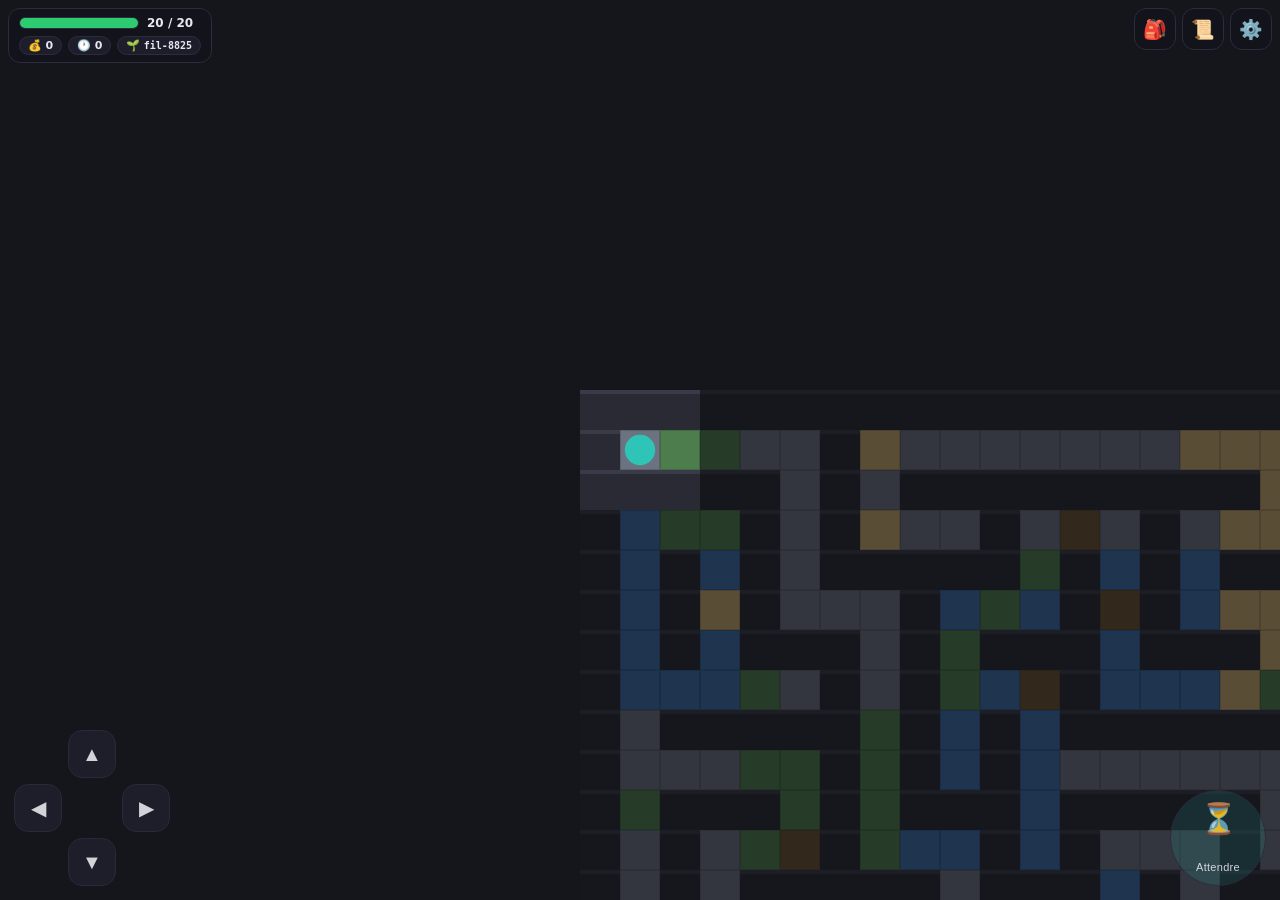
==== commit 6181bf48: "Interface mobile paysage : HUD en surimpression, contrôles gauche/droite - Labyrinthe plein écran co" ====
--- a/standalone.html
+++ b/standalone.html
@@ -2,12 +2,14 @@
 <html lang="fr">
 <head>
   <meta charset="UTF-8" />
-  <meta name="viewport" content="width=device-width, initial-scale=1.0, maximum-scale=1.0, user-scalable=no" />
+  <meta name="viewport" content="width=device-width, initial-scale=1.0, maximum-scale=1.0, user-scalable=no, viewport-fit=cover" />
   <meta name="theme-color" content="#15151c" />
   <title>Ariadne's Maze — version autonome</title>
   <link rel="icon" href="data:image/svg+xml;utf8,%3Csvg%20xmlns%3D%22http%3A%2F%2Fwww.w3.org%2F2000%2Fsvg%22%20viewBox%3D%220%200%20512%20512%22%20width%3D%22512%22%20height%3D%22512%22%3E%0A%20%20%3Crect%20width%3D%22512%22%20height%3D%22512%22%20rx%3D%2296%22%20fill%3D%22%2315151c%22%2F%3E%0A%20%20%3C!--%20Labyrinthe%20stylis%C3%A9%20--%3E%0A%20%20%3Cg%20fill%3D%22none%22%20stroke%3D%22%232ec4b6%22%20stroke-width%3D%2222%22%20stroke-linecap%3D%22square%22%3E%0A%20%20%20%20%3Cpath%20d%3D%22M112%20112%20H400%20V400%20H144%20V168%20H344%20V344%20H200%20V224%20H288%20V288%20H240%22%2F%3E%0A%20%20%3C%2Fg%3E%0A%20%20%3C!--%20Corne%20du%20Minotaure%20--%3E%0A%20%20%3Ccircle%20cx%3D%22256%22%20cy%3D%22256%22%20r%3D%2218%22%20fill%3D%22%23c0392b%22%2F%3E%0A%3C%2Fsvg%3E%0A" type="image/svg+xml" />
   <style>
-/* style.css — Mise en page et thème du jeu (vue topdown + HUD). */
+/* style.css — HUD en surimpression pour un labyrinthe plein écran.
+   Optimisé pour le mobile en mode paysage : vue principale = labyrinthe,
+   déplacement en bas à gauche, action en bas à droite, panneaux en tiroir. */
 
 * {
   box-sizing: border-box;
@@ -24,363 +26,473 @@
   --accent: #2ec4b6;
   --danger: #e74c3c;
   --border: #2c2c3c;
+  /* Zones sûres (encoches / barres système en paysage). */
+  --safe-t: env(safe-area-inset-top, 0px);
+  --safe-b: env(safe-area-inset-bottom, 0px);
+  --safe-l: env(safe-area-inset-left, 0px);
+  --safe-r: env(safe-area-inset-right, 0px);
 }
 
 html, body {
   height: 100%;
+  overflow: hidden;
+  overscroll-behavior: none;
 }
 
 body {
   background: var(--bg);
   color: var(--text);
   font-family: system-ui, -apple-system, 'Segoe UI', Roboto, sans-serif;
+  -webkit-user-select: none;
+  user-select: none;
+  -webkit-tap-highlight-color: transparent;
+  transition: background 0.15s;
+}
+
+/* Flash rouge lors de la détection par le Minotaure. */
+body.alert { background: #3a0f12; }
+
+/* La vue principale occupe tout l'écran. */
+#app {
+  position: fixed;
+  inset: 0;
   overflow: hidden;
-  transition: background 0.15s;
-}
-
-/* Effet d'alerte lors de la détection par le Minotaure. */
-body.alert {
-  background: #3a0f12;
-}
-
-#app {
+}
+
+#game {
+  position: absolute;
+  inset: 0;
+  width: 100%;
+  height: 100%;
+  display: block;
+  touch-action: none;
+  background: #15151c;
+}
+
+/* ---------- Bandeau haut (surimpression) ---------- */
+#hud-top {
+  position: absolute;
+  top: calc(var(--safe-t) + 8px);
+  left: calc(var(--safe-l) + 8px);
+  right: calc(var(--safe-r) + 8px);
+  display: flex;
+  align-items: flex-start;
+  justify-content: space-between;
+  gap: 10px;
+  pointer-events: none; /* laisse passer le toucher sur le labyrinthe */
+}
+#hud-top > * { pointer-events: auto; }
+
+#status {
+  background: rgba(20, 20, 30, 0.72);
+  backdrop-filter: blur(6px);
+  border: 1px solid var(--border);
+  border-radius: 12px;
+  padding: 7px 10px;
+  max-width: min(62vw, 360px);
+}
+
+.hp { display: flex; align-items: center; gap: 8px; }
+.hp-bar {
+  width: 120px;
+  height: 12px;
+  background: #101018;
+  border-radius: 6px;
+  overflow: hidden;
+  border: 1px solid var(--border);
+}
+#hp-fill {
+  height: 100%;
+  width: 100%;
+  background: #2ecc71;
+  transition: width 0.2s, background 0.2s;
+}
+#hp-text { font-size: 12px; font-weight: 700; font-variant-numeric: tabular-nums; }
+
+.chips { display: flex; flex-wrap: wrap; gap: 6px; margin-top: 6px; }
+.chip {
+  font-size: 11px;
+  color: var(--muted);
+  background: rgba(35, 35, 51, 0.7);
+  border: 1px solid var(--border);
+  border-radius: 999px;
+  padding: 2px 8px;
+  white-space: nowrap;
+}
+.chip b { color: var(--text); font-variant-numeric: tabular-nums; }
+.chip.seed b { font-family: ui-monospace, monospace; font-size: 10px; }
+
+#top-buttons { display: flex; gap: 6px; }
+.icon-btn {
+  width: 42px;
+  height: 42px;
+  border-radius: 12px;
+  border: 1px solid var(--border);
+  background: rgba(20, 20, 30, 0.72);
+  backdrop-filter: blur(6px);
+  color: var(--text);
+  font-size: 19px;
+  cursor: pointer;
   display: grid;
-  grid-template-columns: 1fr 320px;
-  grid-template-rows: auto 1fr;
-  grid-template-areas:
-    'topbar topbar'
-    'stage  hud';
-  height: 100vh;
-  height: 100dvh;
-}
-
-/* --- Barre du haut --- */
-#topbar {
-  grid-area: topbar;
+  place-items: center;
+  transition: background 0.12s, border-color 0.12s, transform 0.05s;
+}
+.icon-btn:active { transform: scale(0.92); }
+.icon-btn.active { border-color: var(--accent); background: rgba(46, 196, 182, 0.22); }
+
+/* ---------- Toasts d'événements ---------- */
+#toasts {
+  position: absolute;
+  top: calc(var(--safe-t) + 74px);
+  left: 50%;
+  transform: translateX(-50%);
+  display: flex;
+  flex-direction: column;
+  gap: 6px;
+  align-items: center;
+  pointer-events: none;
+  width: max-content;
+  max-width: 82vw;
+}
+.toast {
+  background: rgba(20, 20, 30, 0.9);
+  border: 1px solid var(--border);
+  border-left: 3px solid var(--accent);
+  border-radius: 10px;
+  padding: 7px 12px;
+  font-size: 13px;
+  line-height: 1.35;
+  box-shadow: 0 6px 20px rgba(0, 0, 0, 0.4);
+  animation: toast-in 0.18s ease-out, toast-out 0.4s ease-in forwards;
+  animation-delay: 0s, 2.6s;
+  max-width: 82vw;
+  text-align: center;
+}
+.toast.trap { border-left-color: #e07a5f; }
+.toast.monster { border-left-color: #b5179e; }
+.toast.treasure { border-left-color: #ffd166; }
+.toast.danger { border-left-color: var(--danger); }
+@keyframes toast-in { from { opacity: 0; transform: translateY(-8px); } to { opacity: 1; } }
+@keyframes toast-out { to { opacity: 0; transform: translateY(-6px); } }
+
+/* ---------- Contrôles tactiles ---------- */
+.controls {
+  position: absolute;
+  bottom: calc(var(--safe-b) + 14px);
+  z-index: 5;
+  touch-action: none;
+}
+
+/* Croix directionnelle — bas gauche. */
+#dpad {
+  left: calc(var(--safe-l) + 14px);
+  width: 156px;
+  height: 156px;
+  display: grid;
+  grid-template-columns: repeat(3, 1fr);
+  grid-template-rows: repeat(3, 1fr);
+  gap: 6px;
+}
+.ctrl-btn {
+  border: 1px solid var(--border);
+  background: rgba(35, 35, 51, 0.82);
+  backdrop-filter: blur(4px);
+  color: var(--text);
+  border-radius: 14px;
+  font-size: 20px;
+  cursor: pointer;
+  display: grid;
+  place-items: center;
+  transition: background 0.08s, transform 0.05s;
+}
+.ctrl-btn:active { background: var(--accent); color: #0f0f16; transform: scale(0.94); }
+.ctrl-btn.up { grid-column: 2; grid-row: 1; }
+.ctrl-btn.left { grid-column: 1; grid-row: 2; }
+.ctrl-btn.right { grid-column: 3; grid-row: 2; }
+.ctrl-btn.down { grid-column: 2; grid-row: 3; }
+
+/* Action — bas droite. */
+#actions {
+  right: calc(var(--safe-r) + 14px);
+  display: flex;
+  flex-direction: column;
+  align-items: flex-end;
+  gap: 10px;
+}
+.action-btn {
+  width: 96px;
+  height: 96px;
+  border-radius: 50%;
+  border: 1px solid var(--border);
+  background: rgba(46, 196, 182, 0.16);
+  backdrop-filter: blur(4px);
+  color: var(--text);
+  cursor: pointer;
+  display: grid;
+  place-items: center;
+  gap: 2px;
+  transition: background 0.08s, transform 0.05s;
+}
+.action-btn:active { background: var(--accent); color: #0f0f16; transform: scale(0.94); }
+.action-btn .glyph { font-size: 30px; line-height: 1; }
+.action-btn .label { font-size: 11px; letter-spacing: 0.3px; }
+
+/* ---------- Tiroir latéral (inventaire / journal / menu) ---------- */
+#scrim {
+  position: absolute;
+  inset: 0;
+  background: rgba(5, 5, 9, 0.5);
+  opacity: 0;
+  pointer-events: none;
+  transition: opacity 0.2s;
+  z-index: 8;
+}
+#scrim.visible { opacity: 1; pointer-events: auto; }
+
+#drawer {
+  position: absolute;
+  top: 0;
+  right: 0;
+  height: 100%;
+  width: min(360px, 86vw);
+  background: var(--panel);
+  border-left: 1px solid var(--border);
+  transform: translateX(100%);
+  transition: transform 0.22s ease;
+  z-index: 9;
+  display: flex;
+  flex-direction: column;
+  padding: calc(var(--safe-t) + 10px) calc(var(--safe-r) + 14px) calc(var(--safe-b) + 14px) 14px;
+}
+#drawer.open { transform: translateX(0); }
+
+.drawer-header {
   display: flex;
   align-items: center;
   justify-content: space-between;
-  gap: 12px;
-  padding: 10px 16px;
-  background: var(--panel);
-  border-bottom: 1px solid var(--border);
-  flex-wrap: wrap;
-}
-
-#topbar h1 {
-  font-size: 18px;
-  letter-spacing: 0.5px;
-  color: var(--accent);
-  white-space: nowrap;
-}
-
-.toolbar {
-  display: flex;
-  align-items: center;
-  gap: 8px;
-  flex-wrap: wrap;
-}
-
-.seed-field {
-  display: flex;
-  flex-direction: column;
-  font-size: 10px;
-  color: var(--muted);
-  text-transform: uppercase;
-  letter-spacing: 0.5px;
-}
-
-.seed-field input {
-  margin-top: 2px;
-  width: 160px;
-  padding: 6px 8px;
-  border-radius: 6px;
+  margin-bottom: 12px;
+}
+.drawer-header h2 { font-size: 17px; }
+#drawer-close {
+  width: 36px; height: 36px;
+  border-radius: 10px;
+  border: 1px solid var(--border);
+  background: var(--panel-2);
+  color: var(--text);
+  font-size: 15px;
+  cursor: pointer;
+}
+.drawer-body { flex: 1; overflow-y: auto; -webkit-overflow-scrolling: touch; }
+
+.inv-summary { margin-bottom: 10px; }
+#inventory-list { list-style: none; display: flex; flex-direction: column; gap: 6px; }
+#inventory-list li {
+  font-size: 14px;
+  padding: 8px 10px;
+  background: var(--panel-2);
+  border: 1px solid var(--border);
+  border-radius: 8px;
+}
+#inventory-list li.empty { color: var(--muted); font-style: italic; }
+
+#log { display: flex; flex-direction: column; gap: 2px; font-size: 13px; line-height: 1.5; }
+.log-line { padding: 5px 2px; border-bottom: 1px solid rgba(255, 255, 255, 0.05); }
+.log-line:first-child { color: var(--accent); }
+
+.field { display: flex; flex-direction: column; gap: 5px; font-size: 12px; color: var(--muted); }
+.field input {
+  padding: 10px;
+  border-radius: 8px;
   border: 1px solid var(--border);
   background: var(--panel-2);
   color: var(--text);
   font-family: ui-monospace, monospace;
-  font-size: 13px;
-}
-
-.toolbar button {
-  padding: 8px 12px;
-  border-radius: 6px;
+  font-size: 14px;
+}
+.menu-actions { display: flex; flex-direction: column; gap: 8px; margin: 12px 0 16px; }
+.menu-actions button {
+  padding: 11px;
+  border-radius: 9px;
   border: 1px solid var(--border);
   background: var(--panel-2);
   color: var(--text);
   cursor: pointer;
   font-size: 14px;
-  transition: background 0.12s, border-color 0.12s;
-}
-
-.toolbar button:hover {
-  background: #2e2e42;
-  border-color: var(--accent);
-}
-
-/* --- Scène de jeu --- */
-#stage {
-  grid-area: stage;
-  position: relative;
-  overflow: hidden;
-  background: #15151c;
-}
-
-#game {
-  display: block;
-  width: 100%;
-  height: 100%;
-  touch-action: none;
-}
-
-/* --- Croix directionnelle tactile --- */
-#dpad {
-  position: absolute;
-  right: 18px;
-  bottom: 18px;
-  width: 150px;
-  height: 150px;
-  display: grid;
-  grid-template-columns: repeat(3, 1fr);
-  grid-template-rows: repeat(3, 1fr);
-  gap: 4px;
-  opacity: 0.85;
-}
-
-.dpad-btn {
+}
+.menu-actions button:active { background: #2e2e42; }
+#new-seed-btn { background: var(--accent); color: #0f0f16; border-color: transparent; font-weight: 600; }
+
+.legend { border-top: 1px solid var(--border); padding-top: 12px; }
+.legend h3 { font-size: 12px; text-transform: uppercase; letter-spacing: 0.6px; color: var(--muted); margin-bottom: 8px; }
+.legend ul { list-style: none; display: flex; flex-direction: column; gap: 5px; font-size: 13px; }
+.legend .dot { display: inline-block; width: 10px; height: 10px; border-radius: 50%; margin-right: 6px; vertical-align: middle; }
+.hint { margin-top: 10px; font-size: 12px; color: var(--muted); }
+kbd {
+  background: var(--panel-2);
   border: 1px solid var(--border);
-  background: rgba(35, 35, 51, 0.9);
-  color: var(--text);
-  border-radius: 10px;
-  font-size: 18px;
-  cursor: pointer;
-  -webkit-user-select: none;
-  user-select: none;
-}
-.dpad-btn:active {
-  background: var(--accent);
-  color: #0f0f16;
-}
-.dpad-btn.up { grid-column: 2; grid-row: 1; }
-.dpad-btn.left { grid-column: 1; grid-row: 2; }
-.dpad-btn.right { grid-column: 3; grid-row: 2; }
-.dpad-btn.down { grid-column: 2; grid-row: 3; }
-
-/* --- Overlay de fin --- */
+  border-radius: 4px;
+  padding: 1px 5px;
+  font-size: 11px;
+  font-family: ui-monospace, monospace;
+}
+
+/* ---------- Overlay de fin ---------- */
 #overlay {
   position: absolute;
   inset: 0;
   display: none;
   align-items: center;
   justify-content: center;
-  background: rgba(8, 8, 14, 0.75);
-  backdrop-filter: blur(2px);
+  background: rgba(8, 8, 14, 0.78);
+  backdrop-filter: blur(3px);
+  z-index: 12;
 }
 #overlay.visible { display: flex; }
-
 .overlay-card {
   background: var(--panel);
   border: 1px solid var(--border);
-  border-radius: 14px;
-  padding: 28px 32px;
+  border-radius: 16px;
+  padding: 26px 30px;
   text-align: center;
   max-width: 340px;
-}
-.overlay-card h2 { margin-bottom: 10px; font-size: 24px; }
+  margin: 16px;
+}
+.overlay-card h2 { margin-bottom: 10px; font-size: 23px; }
 .overlay-card p { color: var(--muted); margin-bottom: 18px; }
 .overlay-card button {
-  padding: 10px 20px;
-  border-radius: 8px;
+  padding: 12px 22px;
+  border-radius: 10px;
   border: none;
   background: var(--accent);
   color: #0f0f16;
-  font-weight: 600;
+  font-weight: 700;
   cursor: pointer;
   font-size: 15px;
 }
 
-/* --- HUD latéral --- */
-#hud {
-  grid-area: hud;
-  background: var(--panel);
-  border-left: 1px solid var(--border);
-  padding: 14px;
-  display: flex;
-  flex-direction: column;
-  gap: 12px;
-  overflow-y: auto;
-}
-
-.panel {
-  background: var(--panel-2);
-  border: 1px solid var(--border);
-  border-radius: 10px;
-  padding: 12px;
-}
-
-.panel h3 {
-  font-size: 12px;
-  text-transform: uppercase;
-  letter-spacing: 0.6px;
-  color: var(--muted);
-  margin-bottom: 8px;
-}
-
-.stat { display: flex; flex-direction: column; gap: 4px; }
-.stat-label {
-  font-size: 10px;
-  text-transform: uppercase;
-  letter-spacing: 0.5px;
-  color: var(--muted);
-}
-.stat-value { font-size: 16px; font-weight: 600; }
-.stat-value.seed { font-family: ui-monospace, monospace; font-size: 12px; word-break: break-all; }
-
-.stat-row {
-  display: flex;
-  justify-content: space-between;
-  gap: 8px;
-  margin-top: 10px;
-}
-.stat-row .stat { align-items: flex-start; }
-
-.hp-bar {
-  height: 14px;
-  background: #101018;
-  border-radius: 7px;
-  overflow: hidden;
-  border: 1px solid var(--border);
-}
-#hp-fill {
-  height: 100%;
-  width: 100%;
-  background: #2ecc71;
-  transition: width 0.2s, background 0.2s;
-}
-
-#inventory-list { list-style: none; display: flex; flex-direction: column; gap: 4px; }
-#inventory-list li {
-  font-size: 13px;
-  padding: 4px 8px;
-  background: #191925;
-  border-radius: 6px;
-}
-#inventory-list li.empty { color: var(--muted); font-style: italic; }
-
-.log-panel { flex: 1; min-height: 120px; display: flex; flex-direction: column; }
-#log {
-  flex: 1;
-  overflow-y: auto;
-  font-size: 12.5px;
-  line-height: 1.5;
-  color: var(--text);
-  max-height: 220px;
-}
-.log-line {
-  padding: 3px 0;
-  border-bottom: 1px solid rgba(255, 255, 255, 0.04);
-}
-
-.legend ul { list-style: none; display: flex; flex-direction: column; gap: 4px; font-size: 12px; }
-.legend .dot {
-  display: inline-block;
-  width: 10px;
-  height: 10px;
-  border-radius: 50%;
-  margin-right: 6px;
-  vertical-align: middle;
-}
-.hint { margin-top: 8px; font-size: 11px; color: var(--muted); }
-
-/* --- Responsive : HUD sous la scène sur petit écran --- */
-@media (max-width: 820px) {
-  #app {
-    grid-template-columns: 1fr;
-    grid-template-rows: auto 60vh 1fr;
-    grid-template-areas:
-      'topbar'
-      'stage'
-      'hud';
-  }
-  #hud { border-left: none; border-top: 1px solid var(--border); }
-  .seed-field input { width: 120px; }
+/* ---------- Adaptations paysage court (mobile) ---------- */
+@media (orientation: landscape) and (max-height: 480px) {
+  #dpad { width: 132px; height: 132px; gap: 5px; }
+  .ctrl-btn { font-size: 18px; border-radius: 12px; }
+  .action-btn { width: 82px; height: 82px; }
+  .action-btn .glyph { font-size: 26px; }
+  .hp-bar { width: 96px; }
+  #status { padding: 6px 8px; }
+  .icon-btn { width: 38px; height: 38px; font-size: 17px; }
+}
+
+/* Très peu de hauteur : on masque le libellé de l'action pour gagner de la place. */
+@media (orientation: landscape) and (max-height: 380px) {
+  .action-btn .label { display: none; }
+  .action-btn { width: 68px; height: 68px; }
+}
+
+/* ---------- Écran large (desktop) : contrôles un peu plus discrets ---------- */
+@media (min-width: 900px) and (pointer: fine) {
+  #dpad, #actions { opacity: 0.9; }
 }
 
   </style>
 </head>
 <body>
-<div id="app">
-    <header id="topbar">
-      <h1>Ariadne's Maze</h1>
-      <div class="toolbar">
-        <label class="seed-field">
-          Seed
-          <input id="seed-input" type="text" autocomplete="off" spellcheck="false" />
-        </label>
-        <button id="new-seed-btn" title="Générer avec cette seed">Générer</button>
-        <button id="random-seed-btn" title="Seed aléatoire">🎲</button>
-        <button id="restart-btn" title="Recommencer ce niveau">↻</button>
-      </div>
-    </header>
-
-    <main id="stage">
-      <canvas id="game"></canvas>
-
-      <!-- Croix directionnelle tactile -->
-      <div id="dpad">
-        <button data-dir="up" class="dpad-btn up" aria-label="Haut">▲</button>
-        <button data-dir="left" class="dpad-btn left" aria-label="Gauche">◀</button>
-        <button data-dir="right" class="dpad-btn right" aria-label="Droite">▶</button>
-        <button data-dir="down" class="dpad-btn down" aria-label="Bas">▼</button>
-      </div>
-
-      <!-- Écran de fin (mort / victoire) -->
-      <div id="overlay">
-        <div class="overlay-card">
-          <h2 id="overlay-title">Game Over</h2>
-          <p id="overlay-text"></p>
-          <button id="overlay-btn">Recommencer</button>
+<!-- La vue principale est le labyrinthe plein écran ; le HUD est en surimpression. -->
+  <div id="app">
+    <canvas id="game"></canvas>
+
+    <!-- Bandeau haut : statut (gauche) + boutons de panneaux (droite) -->
+    <div id="hud-top">
+      <div id="status">
+        <div class="hp">
+          <div class="hp-bar"><div id="hp-fill"></div></div>
+          <span id="hp-text">20 / 20</span>
+        </div>
+        <div class="chips">
+          <span class="chip">💰 <b id="gold-text">0</b></span>
+          <span class="chip">🕐 <b id="turn-text">0</b></span>
+          <span class="chip seed">🌱 <b id="seed-label">-</b></span>
         </div>
       </div>
-    </main>
-
-    <aside id="hud">
-      <section class="panel">
-        <div class="stat">
-          <span class="stat-label">Points de vie</span>
-          <div class="hp-bar"><div id="hp-fill"></div></div>
-          <span id="hp-text" class="stat-value">20 / 20</span>
-        </div>
-        <div class="stat-row">
-          <div class="stat"><span class="stat-label">Or</span><span id="gold-text" class="stat-value">0</span></div>
-          <div class="stat"><span class="stat-label">Tours</span><span id="turn-text" class="stat-value">0</span></div>
-          <div class="stat"><span class="stat-label">Seed</span><span id="seed-label" class="stat-value seed">-</span></div>
-        </div>
-      </section>
-
-      <section class="panel">
-        <h3>Inventaire</h3>
-        <ul id="inventory-list"><li class="empty">Inventaire vide</li></ul>
-      </section>
-
-      <section class="panel log-panel">
-        <h3>Journal</h3>
-        <div id="log"></div>
-      </section>
-
-      <section class="panel legend">
-        <h3>Légende</h3>
-        <ul>
-          <li><span class="dot" style="background:#2ec4b6"></span> Aventurier</li>
-          <li><span class="dot" style="background:#c0392b"></span> Minotaure</li>
-          <li><span class="dot" style="background:#ffd166"></span> Trésor</li>
-          <li><span class="dot" style="background:#e07a5f"></span> Piège</li>
-          <li><span class="dot" style="background:#b5179e"></span> Monstre</li>
-          <li>⚑ Sortie · ⌂ Entrée</li>
-        </ul>
-        <p class="hint">Déplacement : flèches / ZQSD / WASD · ou la croix tactile.</p>
-      </section>
-    </aside>
+      <div id="top-buttons">
+        <button class="icon-btn" data-panel="inventory" aria-label="Inventaire">🎒</button>
+        <button class="icon-btn" data-panel="journal" aria-label="Journal">📜</button>
+        <button class="icon-btn" data-panel="menu" aria-label="Menu">⚙️</button>
+      </div>
+    </div>
+
+    <!-- Notifications d'événements sur la vue principale -->
+    <div id="toasts"></div>
+
+    <!-- Croix directionnelle (déplacement) — bas GAUCHE -->
+    <div id="dpad" class="controls">
+      <button data-dir="up" class="ctrl-btn up" aria-label="Haut">▲</button>
+      <button data-dir="left" class="ctrl-btn left" aria-label="Gauche">◀</button>
+      <button data-dir="right" class="ctrl-btn right" aria-label="Droite">▶</button>
+      <button data-dir="down" class="ctrl-btn down" aria-label="Bas">▼</button>
+    </div>
+
+    <!-- Grappe d'action — bas DROITE -->
+    <div id="actions" class="controls">
+      <button id="wait-btn" class="action-btn" aria-label="Attendre un tour">
+        <span class="glyph">⏳</span><span class="label">Attendre</span>
+      </button>
+    </div>
+
+    <!-- Tiroir latéral : inventaire / journal / menu -->
+    <div id="drawer">
+      <div class="drawer-header">
+        <h2 id="drawer-title">Inventaire</h2>
+        <button id="drawer-close" aria-label="Fermer">✕</button>
+      </div>
+      <div class="drawer-body">
+        <!-- Inventaire -->
+        <section data-panel-content="inventory">
+          <div class="inv-summary">
+            <span class="chip">💰 <b id="gold-text-2">0</b> or</span>
+          </div>
+          <ul id="inventory-list"><li class="empty">Inventaire vide</li></ul>
+        </section>
+
+        <!-- Journal / historique des événements -->
+        <section data-panel-content="journal" hidden>
+          <div id="log"></div>
+        </section>
+
+        <!-- Menu : seed et parties -->
+        <section data-panel-content="menu" hidden>
+          <label class="field">
+            <span>Seed du labyrinthe</span>
+            <input id="seed-input" type="text" autocomplete="off" spellcheck="false" />
+          </label>
+          <div class="menu-actions">
+            <button id="new-seed-btn">Générer cette seed</button>
+            <button id="random-seed-btn">🎲 Seed aléatoire</button>
+            <button id="restart-btn">↻ Recommencer le niveau</button>
+          </div>
+          <div class="legend">
+            <h3>Légende</h3>
+            <ul>
+              <li><span class="dot" style="background:#2ec4b6"></span> Aventurier</li>
+              <li><span class="dot" style="background:#c0392b"></span> Minotaure</li>
+              <li><span class="dot" style="background:#ffd166"></span> Trésor</li>
+              <li><span class="dot" style="background:#e07a5f"></span> Piège</li>
+              <li><span class="dot" style="background:#b5179e"></span> Monstre</li>
+              <li>⚑ Sortie · ⌂ Entrée</li>
+            </ul>
+            <p class="hint">Clavier : flèches · ZQSD · WASD · <kbd>Espace</kbd> pour attendre.</p>
+          </div>
+        </section>
+      </div>
+    </div>
+    <div id="scrim"></div>
+
+    <!-- Écran de fin (mort / victoire) -->
+    <div id="overlay">
+      <div class="overlay-card">
+        <h2 id="overlay-title">Game Over</h2>
+        <p id="overlay-text"></p>
+        <button id="overlay-btn">Recommencer</button>
+      </div>
+    </div>
   </div>
   <script>
 "use strict";
@@ -1169,6 +1281,17 @@
     // Tour du Minotaure.
     if (!this.over) this._minotaurTurn();
 
+    this.emit('update');
+  }
+
+  // Action « Attendre » : passe un tour sans bouger.
+  // Le Minotaure, lui, se déplace : utile tactiquement (le laisser passer,
+  // guetter, etc.). Sert de bouton d'action principal sur mobile.
+  wait() {
+    if (this.over) return;
+    this.turn++;
+    this.emit('log', '⏳ Tu attends, aux aguets...');
+    this._minotaurTurn();
     this.emit('update');
   }
 
@@ -1259,27 +1382,35 @@
 
 
 // ===== main.js =====
-// main.js — Point d'entrée : relie le jeu au DOM (canvas, HUD, contrôles).
-
-
-const canvas = document.getElementById('game');
+// main.js — Point d'entrée : relie le jeu au DOM (canvas plein écran, HUD en
+// surimpression, tiroirs, contrôles tactiles pensés pour le mobile paysage).
+
+
+const $ = (id) => document.getElementById(id);
+
+const canvas = $('game');
 const renderer = new Renderer(canvas);
 
 // Éléments du HUD.
-const hpFill = document.getElementById('hp-fill');
-const hpText = document.getElementById('hp-text');
-const goldText = document.getElementById('gold-text');
-const turnText = document.getElementById('turn-text');
-const invList = document.getElementById('inventory-list');
-const logEl = document.getElementById('log');
-const seedInput = document.getElementById('seed-input');
-const seedLabel = document.getElementById('seed-label');
-const overlay = document.getElementById('overlay');
-const overlayTitle = document.getElementById('overlay-title');
-const overlayText = document.getElementById('overlay-text');
-const overlayBtn = document.getElementById('overlay-btn');
-
-// Seed initiale : aléatoire ou celle passée dans l'URL (?seed=...).
+const hpFill = $('hp-fill');
+const hpText = $('hp-text');
+const goldText = $('gold-text');
+const goldText2 = $('gold-text-2');
+const turnText = $('turn-text');
+const invList = $('inventory-list');
+const logEl = $('log');
+const toastsEl = $('toasts');
+const seedInput = $('seed-input');
+const seedLabel = $('seed-label');
+const overlay = $('overlay');
+const overlayTitle = $('overlay-title');
+const overlayText = $('overlay-text');
+const overlayBtn = $('overlay-btn');
+const drawer = $('drawer');
+const drawerTitle = $('drawer-title');
+const scrim = $('scrim');
+
+// Seed initiale : ?seed=... dans l'URL, sinon aléatoire.
 const urlSeed = new URLSearchParams(location.search).get('seed');
 let currentSeed = urlSeed || randomSeed();
 seedInput.value = currentSeed;
@@ -1287,14 +1418,14 @@
 const game = new Game(currentSeed);
 wireGame(game);
 
-// --- Rendu continu (boucle d'animation légère) ---
+// --- Boucle de rendu ---
 function loop() {
   renderer.draw(game);
   requestAnimationFrame(loop);
 }
 requestAnimationFrame(loop);
 
-// --- Branche les événements du jeu sur l'interface ---
+// --- Liaison des événements du jeu à l'interface ---
 function wireGame(g) {
   seedLabel.textContent = g.seed;
   g.on('log', (msg) => addLog(msg));
@@ -1311,6 +1442,7 @@
   hpFill.style.background = pct > 50 ? '#2ecc71' : pct > 25 ? '#f1c40f' : '#e74c3c';
   hpText.textContent = `${p.hp} / ${p.maxHp}`;
   goldText.textContent = p.gold;
+  if (goldText2) goldText2.textContent = p.gold;
   turnText.textContent = g.turn;
 
   invList.innerHTML = '';
@@ -1329,14 +1461,36 @@
   }
 }
 
+// Classe le message selon son contenu pour colorer le toast et le journal.
+function classifyLog(msg) {
+  if (msg.includes('Piège')) return EVENT.TRAP;
+  if (msg.includes('Rencontre')) return EVENT.MONSTER;
+  if (msg.includes('Trésor')) return EVENT.TREASURE;
+  if (msg.includes('Minotaure') || msg.includes('mort')) return 'danger';
+  return '';
+}
+
 function addLog(msg) {
-  const p = document.createElement('div');
-  p.className = 'log-line';
-  p.textContent = msg;
-  logEl.appendChild(p);
-  // Conserve les 40 dernières lignes.
-  while (logEl.children.length > 40) logEl.removeChild(logEl.firstChild);
-  logEl.scrollTop = logEl.scrollHeight;
+  // Journal complet (historique).
+  const line = document.createElement('div');
+  line.className = 'log-line';
+  line.textContent = msg;
+  logEl.insertBefore(line, logEl.firstChild); // plus récent en haut
+  while (logEl.children.length > 60) logEl.removeChild(logEl.lastChild);
+
+  // Toast éphémère sur la vue principale.
+  showToast(msg, classifyLog(msg));
+}
+
+function showToast(msg, kind) {
+  const t = document.createElement('div');
+  t.className = 'toast' + (kind ? ' ' + kind : '');
+  t.textContent = msg;
+  toastsEl.appendChild(t);
+  // Retire après la fin de l'animation de sortie.
+  setTimeout(() => t.remove(), 3100);
+  // Ne garde que les 3 derniers toasts affichés.
+  while (toastsEl.children.length > 3) toastsEl.firstChild.remove();
 }
 
 function flashDetection() {
@@ -1358,68 +1512,113 @@
   overlay.classList.remove('visible');
   logEl.innerHTML = '';
   if (overlay.dataset.won === '1') {
-    // Victoire : on génère un nouveau labyrinthe.
     currentSeed = randomSeed();
     seedInput.value = currentSeed;
     game.load(currentSeed);
     seedLabel.textContent = game.seed;
   } else {
-    // Défaite : on recommence le même niveau.
     game.restart();
   }
 });
 
-// --- Contrôles clavier ---
+// ---------- Tiroir (inventaire / journal / menu) ----------
+const PANEL_TITLES = { inventory: 'Inventaire', journal: 'Journal des événements', menu: 'Menu' };
+let openPanel = null;
+
+function showPanel(name) {
+  openPanel = name;
+  drawerTitle.textContent = PANEL_TITLES[name] || '';
+  drawer.querySelectorAll('[data-panel-content]').forEach((el) => {
+    el.hidden = el.dataset.panelContent !== name;
+  });
+  drawer.classList.add('open');
+  scrim.classList.add('visible');
+  document.querySelectorAll('[data-panel]').forEach((b) =>
+    b.classList.toggle('active', b.dataset.panel === name)
+  );
+}
+
+function closePanel() {
+  openPanel = null;
+  drawer.classList.remove('open');
+  scrim.classList.remove('visible');
+  document.querySelectorAll('[data-panel]').forEach((b) => b.classList.remove('active'));
+}
+
+document.querySelectorAll('[data-panel]').forEach((btn) => {
+  btn.addEventListener('click', () => {
+    if (openPanel === btn.dataset.panel) closePanel();
+    else showPanel(btn.dataset.panel);
+  });
+});
+$('drawer-close').addEventListener('click', closePanel);
+scrim.addEventListener('click', closePanel);
+
+// ---------- Contrôles clavier ----------
 const KEY_DIRS = {
-  ArrowUp: 'up',
-  ArrowDown: 'down',
-  ArrowLeft: 'left',
-  ArrowRight: 'right',
-  w: 'up',
-  s: 'down',
-  a: 'left',
-  d: 'right',
-  z: 'up', // clavier AZERTY
-  q: 'left',
+  ArrowUp: 'up', ArrowDown: 'down', ArrowLeft: 'left', ArrowRight: 'right',
+  w: 'up', s: 'down', a: 'left', d: 'right',
+  z: 'up', q: 'left', // AZERTY
 };
 window.addEventListener('keydown', (e) => {
+  if (e.key === 'Escape' && openPanel) { closePanel(); return; }
+  if (e.key === ' ' || e.key === 'Spacebar') { e.preventDefault(); game.wait(); return; }
   const dir = KEY_DIRS[e.key];
-  if (dir) {
+  if (dir) { e.preventDefault(); game.move(dir); }
+});
+
+// ---------- Contrôles tactiles avec répétition au maintien ----------
+// Chaque bouton déclenche l'action au contact, puis la répète tant qu'on
+// maintient le doigt appuyé (confort de jeu sur mobile).
+function bindHold(el, action) {
+  let timer = null;
+  let repeat = null;
+  const start = (e) => {
     e.preventDefault();
-    game.move(dir);
-  }
+    if (game.over) return;
+    action();
+    // Délai avant répétition, puis cadence régulière.
+    timer = setTimeout(() => {
+      repeat = setInterval(action, 150);
+    }, 320);
+  };
+  const stop = () => {
+    clearTimeout(timer);
+    clearInterval(repeat);
+    timer = repeat = null;
+  };
+  el.addEventListener('pointerdown', start);
+  el.addEventListener('pointerup', stop);
+  el.addEventListener('pointerleave', stop);
+  el.addEventListener('pointercancel', stop);
+  // Évite le menu contextuel sur appui long mobile.
+  el.addEventListener('contextmenu', (e) => e.preventDefault());
+}
+
+document.querySelectorAll('[data-dir]').forEach((btn) => {
+  bindHold(btn, () => game.move(btn.dataset.dir));
 });
-
-// --- Contrôles tactiles (croix directionnelle) ---
-document.querySelectorAll('[data-dir]').forEach((btn) => {
-  const handler = (e) => {
-    e.preventDefault();
-    game.move(btn.dataset.dir);
-  };
-  btn.addEventListener('click', handler);
-});
-
-// --- Boutons de la barre d'outils ---
-document.getElementById('new-seed-btn').addEventListener('click', () => {
-  currentSeed = seedInput.value.trim() || randomSeed();
-  seedInput.value = currentSeed;
+bindHold($('wait-btn'), () => game.wait());
+
+// ---------- Menu : seed et parties ----------
+function reloadWith(seed) {
+  currentSeed = seed;
+  seedInput.value = seed;
   logEl.innerHTML = '';
+  toastsEl.innerHTML = '';
   overlay.classList.remove('visible');
-  game.load(currentSeed);
+  game.load(seed);
   seedLabel.textContent = game.seed;
-});
-document.getElementById('random-seed-btn').addEventListener('click', () => {
-  currentSeed = randomSeed();
-  seedInput.value = currentSeed;
+  closePanel();
+}
+$('new-seed-btn').addEventListener('click', () => reloadWith(seedInput.value.trim() || randomSeed()));
+$('random-seed-btn').addEventListener('click', () => reloadWith(randomSeed()));
+$('restart-btn').addEventListener('click', () => {
   logEl.innerHTML = '';
-  overlay.classList.remove('visible');
-  game.load(currentSeed);
-  seedLabel.textContent = game.seed;
-});
-document.getElementById('restart-btn').addEventListener('click', () => {
-  logEl.innerHTML = '';
+  toastsEl.innerHTML = '';
   overlay.classList.remove('visible');
   game.restart();
+  closePanel();
 });
 
 function randomSeed() {
@@ -1428,12 +1627,10 @@
   return `${w}-${Math.floor(Math.random() * 100000)}`;
 }
 
-// --- Enregistrement du service worker (PWA) ---
-if ('serviceWorker' in navigator) {
+// ---------- Service worker (PWA) ----------
+if ('serviceWorker' in navigator && location.protocol.startsWith('http')) {
   window.addEventListener('load', () => {
-    navigator.serviceWorker.register('./sw.js').catch(() => {
-      /* mode hors-ligne indisponible si le SW ne s'enregistre pas */
-    });
+    navigator.serviceWorker.register('./sw.js').catch(() => {});
   });
 }
 
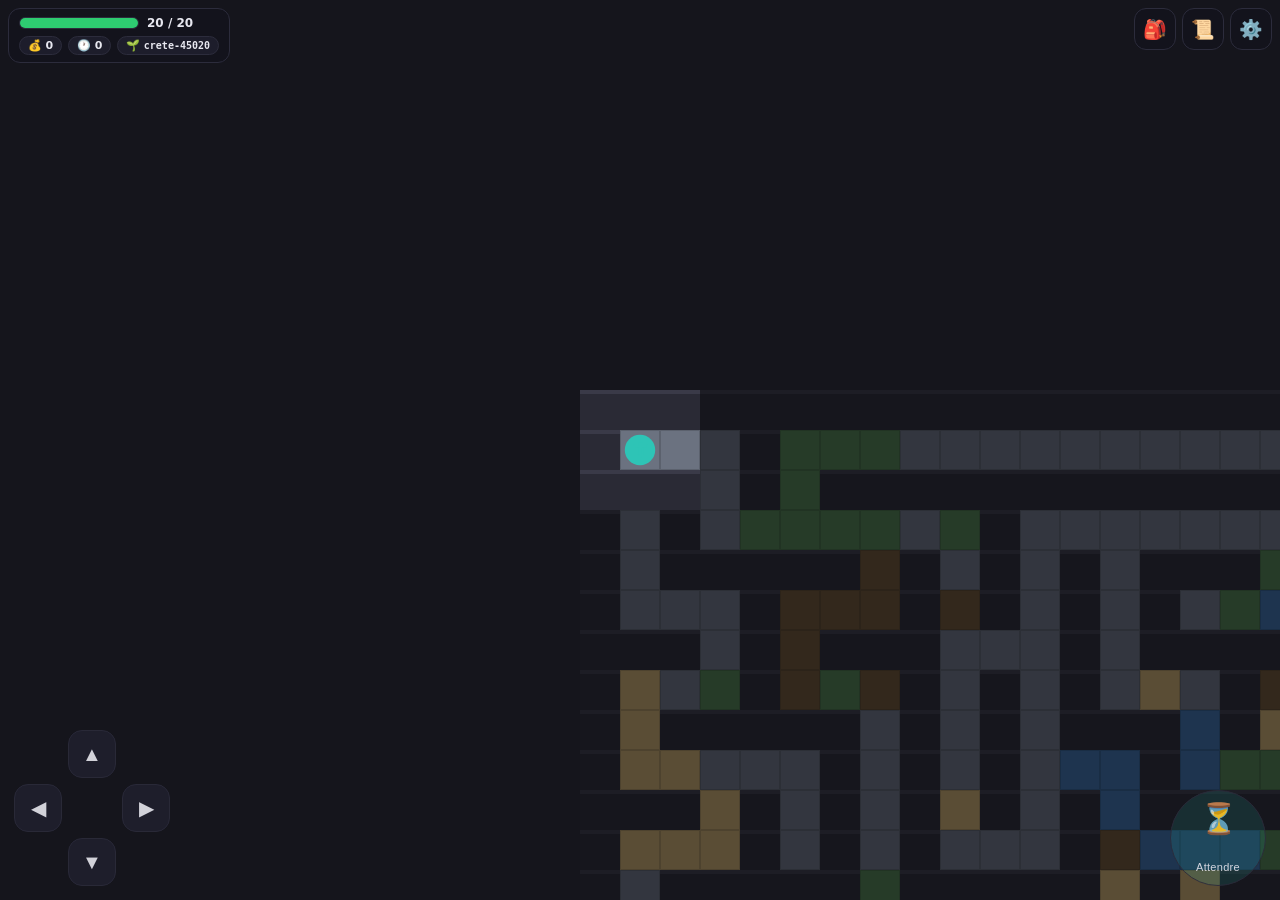
==== commit 95fbdeb0: "Ajoute un système de combat rudimentaire en modale (style Pokémon) - Combat au tour par tour déclenc" ====
--- a/standalone.html
+++ b/standalone.html
@@ -334,6 +334,135 @@
   padding: 1px 5px;
   font-size: 11px;
   font-family: ui-monospace, monospace;
+}
+
+/* ---------- Modale de combat (style Pokémon) ---------- */
+#combat {
+  position: absolute;
+  inset: 0;
+  z-index: 14;
+  display: none;
+  flex-direction: column;
+  background: rgba(8, 8, 14, 0.92);
+  backdrop-filter: blur(3px);
+  padding: calc(var(--safe-t) + 10px) calc(var(--safe-r) + 12px)
+           calc(var(--safe-b) + 12px) calc(var(--safe-l) + 12px);
+}
+#combat.visible { display: flex; }
+
+/* Scène : dégradé « arène », ennemi en haut à droite, joueur en bas à gauche. */
+.combat-scene {
+  position: relative;
+  flex: 1;
+  min-height: 120px;
+  border-radius: 16px;
+  border: 1px solid var(--border);
+  background:
+    radial-gradient(120% 90% at 80% 15%, rgba(181, 23, 158, 0.18), transparent 60%),
+    radial-gradient(120% 90% at 20% 85%, rgba(46, 196, 182, 0.16), transparent 60%),
+    linear-gradient(180deg, #201a2b, #14141d);
+  overflow: hidden;
+}
+
+.combatant {
+  position: absolute;
+  display: flex;
+  align-items: center;
+  gap: 10px;
+  max-width: 62%;
+}
+.combatant.enemy { top: 12px; right: 14px; }
+.combatant.player { bottom: 12px; left: 14px; }
+
+.cbt-sprite {
+  font-size: 52px;
+  line-height: 1;
+  filter: drop-shadow(0 4px 8px rgba(0, 0, 0, 0.5));
+}
+.combatant.enemy .cbt-sprite { animation: bob 2.4s ease-in-out infinite; }
+.combatant.player .cbt-sprite { transform: scaleX(-1); }
+@keyframes bob { 0%,100% { transform: translateY(0); } 50% { transform: translateY(-5px); } }
+
+/* Secousse quand un combattant est touché. */
+.cbt-sprite.hit { animation: shake 0.3s; }
+@keyframes shake {
+  0%,100% { transform: translateX(0); }
+  25% { transform: translateX(-5px); }
+  75% { transform: translateX(5px); }
+}
+.combatant.player .cbt-sprite.hit { animation: shake-flip 0.3s; }
+@keyframes shake-flip {
+  0%,100% { transform: scaleX(-1) translateX(0); }
+  25% { transform: scaleX(-1) translateX(-5px); }
+  75% { transform: scaleX(-1) translateX(5px); }
+}
+
+.cbt-info {
+  background: rgba(15, 15, 22, 0.85);
+  border: 1px solid var(--border);
+  border-radius: 10px;
+  padding: 6px 10px;
+  min-width: 128px;
+}
+.cbt-name { display: block; font-size: 13px; font-weight: 700; margin-bottom: 4px; }
+.cbt-hp {
+  height: 9px;
+  background: #101018;
+  border-radius: 5px;
+  overflow: hidden;
+  border: 1px solid var(--border);
+}
+.cbt-hp-fill { height: 100%; width: 100%; background: #2ecc71; transition: width 0.3s; }
+.cbt-hp-fill.enemy { background: #e74c3c; }
+.cbt-hp-text { font-size: 11px; color: var(--muted); font-variant-numeric: tabular-nums; }
+
+.combat-log {
+  height: 74px;
+  margin-top: 10px;
+  padding: 8px 12px;
+  background: var(--panel);
+  border: 1px solid var(--border);
+  border-radius: 12px;
+  overflow-y: auto;
+  font-size: 13px;
+  line-height: 1.45;
+  display: flex;
+  flex-direction: column;
+  gap: 2px;
+}
+.combat-log .cl { opacity: 0.6; }
+.combat-log .cl:last-child { opacity: 1; color: var(--text); }
+
+.combat-actions {
+  display: grid;
+  grid-template-columns: repeat(3, 1fr);
+  gap: 8px;
+  margin-top: 10px;
+}
+.combat-actions button {
+  padding: 13px 8px;
+  border-radius: 12px;
+  border: 1px solid var(--border);
+  background: var(--panel-2);
+  color: var(--text);
+  font-size: 14px;
+  font-weight: 600;
+  cursor: pointer;
+  transition: background 0.1s, transform 0.05s, opacity 0.1s;
+}
+.combat-actions button .glyph { font-size: 17px; }
+.combat-actions button:active { transform: scale(0.96); background: #2e2e42; }
+#cbt-attack { border-color: rgba(231, 76, 60, 0.5); }
+#cbt-parry { border-color: rgba(52, 152, 219, 0.5); }
+#cbt-flee { border-color: rgba(241, 196, 15, 0.5); }
+.combat-actions button:disabled { opacity: 0.4; pointer-events: none; }
+
+/* Paysage court : on compacte la scène de combat. */
+@media (orientation: landscape) and (max-height: 480px) {
+  .cbt-sprite { font-size: 40px; }
+  .combat-log { height: 52px; }
+  .combat-actions button { padding: 10px 6px; }
+  .cbt-info { min-width: 108px; padding: 5px 8px; }
 }
 
 /* ---------- Overlay de fin ---------- */
@@ -485,6 +614,37 @@
     </div>
     <div id="scrim"></div>
 
+    <!-- Modale de combat (style Pokémon : ennemi en haut à droite,
+         joueur en bas à gauche) -->
+    <div id="combat" aria-hidden="true">
+      <div class="combat-scene">
+        <!-- Ennemi : haut droite -->
+        <div class="combatant enemy">
+          <div class="cbt-info">
+            <span class="cbt-name" id="cbt-enemy-name">Monstre</span>
+            <div class="cbt-hp"><div class="cbt-hp-fill enemy" id="cbt-enemy-hp"></div></div>
+            <span class="cbt-hp-text" id="cbt-enemy-hp-text">0 / 0</span>
+          </div>
+          <div class="cbt-sprite" id="cbt-enemy-sprite">👹</div>
+        </div>
+        <!-- Joueur : bas gauche -->
+        <div class="combatant player">
+          <div class="cbt-sprite" id="cbt-player-sprite">🗡️</div>
+          <div class="cbt-info">
+            <span class="cbt-name">Aventurier</span>
+            <div class="cbt-hp"><div class="cbt-hp-fill" id="cbt-player-hp"></div></div>
+            <span class="cbt-hp-text" id="cbt-player-hp-text">0 / 0</span>
+          </div>
+        </div>
+      </div>
+      <div class="combat-log" id="combat-log"></div>
+      <div class="combat-actions">
+        <button id="cbt-attack"><span class="glyph">⚔️</span> Attaquer</button>
+        <button id="cbt-parry"><span class="glyph">🛡️</span> Parer</button>
+        <button id="cbt-flee"><span class="glyph">🏃</span> Fuir</button>
+      </div>
+    </div>
+
     <!-- Écran de fin (mort / victoire) -->
     <div id="overlay">
       <div class="overlay-card">
@@ -784,11 +944,13 @@
 
 // Contenu concret de chaque catégorie d'événement.
 // Le contenu précis (dégâts, butin) est lui aussi tiré de façon déterministe.
+// hp : points de vie du monstre en combat · dmg : dégâts par attaque
+// hit : probabilité que l'attaque du monstre touche · emoji : sprite de combat
 const MONSTERS = [
-  { name: 'Rat des cavernes', dmg: [1, 2] },
-  { name: 'Chauve-souris', dmg: [1, 3] },
-  { name: 'Squelette errant', dmg: [2, 4] },
-  { name: 'Araignée géante', dmg: [2, 5] },
+  { name: 'Rat des cavernes', hp: 4, dmg: [1, 2], hit: 0.7, emoji: '🐀' },
+  { name: 'Chauve-souris', hp: 4, dmg: [1, 3], hit: 0.78, emoji: '🦇' },
+  { name: 'Squelette errant', hp: 8, dmg: [2, 4], hit: 0.7, emoji: '💀' },
+  { name: 'Araignée géante', hp: 9, dmg: [2, 5], hit: 0.62, emoji: '🕷️' },
 ];
 
 const TRAPS = [
@@ -854,7 +1016,9 @@
   switch (type) {
     case EVENT.MONSTER: {
       const m = MONSTERS[pickIdx(MONSTERS)];
-      return { type, name: m.name, damage: range(m.dmg) };
+      // On transmet les stats de combat (les dégâts sont retirés à chaque
+      // attaque, pas ici, pour varier d'un coup à l'autre pendant le combat).
+      return { type, name: m.name, hp: m.hp, dmg: m.dmg, hit: m.hit, emoji: m.emoji };
     }
     case EVENT.TRAP: {
       const t = TRAPS[pickIdx(TRAPS)];
@@ -885,6 +1049,8 @@
     this.gold = 0;
     // Inventaire simple : map nom d'objet -> quantité.
     this.inventory = new Map();
+    // Arme équipée par défaut : un glaive de base (3 dégâts par coup).
+    this.weapon = { name: 'Glaive', damage: 3, hitChance: 0.8 };
   }
 
   isAlive() {
@@ -921,6 +1087,115 @@
     this.hp = this.maxHp;
     this.gold = 0;
     this.inventory.clear();
+    // On repart toujours avec le glaive de base.
+    this.weapon = { name: 'Glaive', damage: 3, hitChance: 0.8 };
+  }
+}
+
+
+// ===== combat.js =====
+// combat.js — Système de combat rudimentaire au tour par tour.
+//
+// Trois actions pour le joueur, aucune garantie à 100 % :
+//   - Attaquer : inflige les dégâts de l'arme si le coup touche.
+//   - Parer    : tente de bloquer la prochaine attaque ennemie.
+//   - Fuir     : tente de quitter le combat (le monstre, lui, ne peut pas fuir).
+//
+// Après chaque action du joueur (sauf fuite réussie), l'ennemi riposte, lui
+// aussi avec une probabilité de toucher. Le combat se termine quand l'ennemi
+// est vaincu (victoire), le joueur tombe à 0 PV (défaite), ou la fuite réussit.
+
+class Combat {
+  constructor(player, enemy, rng) {
+    this.player = player; // référence au Player (hp, weapon)
+    this.enemy = enemy;   // { name, hp, maxHp, dmg:[min,max], hitChance, emoji }
+    this.rng = rng;
+    this.over = false;
+    this.result = null;   // 'win' | 'lose' | 'flee'
+    this.round = 1;
+    this.log = [];
+
+    // Probabilités de réussite des actions du joueur.
+    this.parryChance = 0.6; // chance de parer avec succès
+    this.fleeChance = 0.5;  // chance de fuir avec succès
+  }
+
+  _say(msg) {
+    this.log.push(msg);
+  }
+
+  // --- Action : attaquer ---
+  attack() {
+    if (this.over) return;
+    const w = this.player.weapon;
+    if (this.rng.chance(w.hitChance)) {
+      this.enemy.hp = Math.max(0, this.enemy.hp - w.damage);
+      this._say(`⚔️ Tu frappes ${this.enemy.name} avec ton ${w.name} : -${w.damage} PV.`);
+    } else {
+      this._say(`💨 Tu attaques, mais ${this.enemy.name} esquive !`);
+    }
+    if (this._checkEnemyDefeated()) return;
+    this._enemyTurn(false);
+  }
+
+  // --- Action : parer ---
+  parry() {
+    if (this.over) return;
+    const success = this.rng.chance(this.parryChance);
+    if (success) this._say('🛡️ Tu te mets en garde, prêt à parer.');
+    else this._say('😖 Ta garde est mal assurée...');
+    // L'ennemi attaque : si la parade a réussi, le coup est bloqué.
+    this._enemyTurn(success);
+  }
+
+  // --- Action : fuir ---
+  flee() {
+    if (this.over) return;
+    if (this.rng.chance(this.fleeChance)) {
+      this._say(`🏃 Tu parviens à fuir ${this.enemy.name} !`);
+      this.over = true;
+      this.result = 'flee';
+      return;
+    }
+    this._say('❌ Fuite ratée ! Le monstre en profite.');
+    this._enemyTurn(false);
+  }
+
+  // Tour de l'ennemi. `blocked` = true si la parade du joueur a réussi.
+  _enemyTurn(blocked) {
+    if (this.over) return;
+    if (this.rng.chance(this.enemy.hitChance)) {
+      const raw = this.rng.int(this.enemy.dmg[0], this.enemy.dmg[1]);
+      if (blocked) {
+        this._say(`🛡️ Tu pares l'attaque de ${this.enemy.name} ! Aucun dégât.`);
+      } else {
+        this.player.damage(raw);
+        this._say(`🩸 ${this.enemy.name} te touche : -${raw} PV.`);
+      }
+    } else {
+      this._say(`✨ ${this.enemy.name} attaque, mais te manque !`);
+    }
+    this.round++;
+    this._checkPlayerDefeated();
+  }
+
+  _checkEnemyDefeated() {
+    if (this.enemy.hp <= 0) {
+      this._say(`🏆 ${this.enemy.name} est vaincu !`);
+      this.over = true;
+      this.result = 'win';
+      return true;
+    }
+    return false;
+  }
+
+  _checkPlayerDefeated() {
+    if (this.player.hp <= 0) {
+      this.over = true;
+      this.result = 'lose';
+      return true;
+    }
+    return false;
   }
 }
 
@@ -1207,6 +1482,12 @@
     this.won = false;
     this.mazeShifted = false;
 
+    // État de combat (modale interactive).
+    this.inCombat = false;
+    this.combat = null;
+    this._combatCell = null;   // case où se déroule le combat
+    this._combatReturn = null; // case de repli en cas de fuite réussie
+
     this._reveal(this.player.x, this.player.y);
     this._resolveEvent(this.player.x, this.player.y, true); // entrée = sûre
     this.emit('log', `Bienvenue dans le labyrinthe (seed : ${this.seed}). Trouve la sortie ⚑ !`);
@@ -1243,7 +1524,7 @@
 
   // Déplacement du joueur d'une case. dir ∈ {up,down,left,right}.
   move(dir) {
-    if (this.over) return;
+    if (this.over || this.inCombat) return;
     const deltas = {
       up: { dx: 0, dy: -1 },
       down: { dx: 0, dy: 1 },
@@ -1260,13 +1541,21 @@
       return; // mur : déplacement impossible
     }
 
+    // Case d'où l'on vient (repli en cas de fuite d'un combat).
+    this._combatReturn = { x: this.player.x, y: this.player.y };
+
     this.player.x = nx;
     this.player.y = ny;
     this.turn++;
     this._reveal(nx, ny);
 
-    // Résout l'événement de la case d'arrivée.
+    // Résout l'événement de la case d'arrivée. Peut déclencher un combat :
+    // dans ce cas le « monde » se met en pause (le Minotaure attend la fin).
     this._resolveEvent(nx, ny);
+    if (this.inCombat) {
+      this.emit('update');
+      return;
+    }
 
     // Victoire : atteinte de la sortie.
     if (nx === this.maze.exit.x && ny === this.maze.exit.y && !this.over) {
@@ -1288,11 +1577,83 @@
   // Le Minotaure, lui, se déplace : utile tactiquement (le laisser passer,
   // guetter, etc.). Sert de bouton d'action principal sur mobile.
   wait() {
-    if (this.over) return;
+    if (this.over || this.inCombat) return;
     this.turn++;
     this.emit('log', '⏳ Tu attends, aux aguets...');
     this._minotaurTurn();
     this.emit('update');
+  }
+
+  // ---------- Combat (modale interactive) ----------
+
+  // Démarre un combat contre le monstre de la case (x, y).
+  _startCombat(ev, x, y) {
+    this.inCombat = true;
+    this._combatCell = { x, y };
+    const enemy = {
+      name: ev.name,
+      emoji: ev.emoji,
+      maxHp: ev.hp,
+      hp: ev.hp,
+      dmg: ev.dmg,
+      hitChance: ev.hit,
+    };
+    this.combat = new Combat(this.player, enemy, this.rng);
+    this.emit('log', `⚔️ Un ${ev.name} surgit !`);
+    this.emit('combat-start', this.combat);
+  }
+
+  // Actions déclenchées par l'interface pendant un combat.
+  combatAttack() { this._combatAction('attack'); }
+  combatParry() { this._combatAction('parry'); }
+  combatFlee() { this._combatAction('flee'); }
+
+  _combatAction(kind) {
+    if (!this.inCombat || !this.combat || this.combat.over) return;
+    const c = this.combat;
+    if (kind === 'attack') c.attack();
+    else if (kind === 'parry') c.parry();
+    else if (kind === 'flee') c.flee();
+
+    this.emit('combat-update', c);
+    if (c.over) this._endCombat(c);
+  }
+
+  // Applique les conséquences de la fin du combat, puis relance le « monde ».
+  _endCombat(c) {
+    this.inCombat = false;
+    const cell = this._combatCell;
+    const key = `${cell.x},${cell.y}`;
+
+    if (c.result === 'win') {
+      // Le monstre disparaît : on retire son marqueur, la case reste résolue.
+      this.revealedEvents.delete(key);
+      const loot = this.rng.int(2, 6);
+      this.player.addGold(loot);
+      this.emit('log', `🏆 ${c.enemy.name} vaincu ! Tu récupères ${loot} or.`);
+      this._resumeWorld();
+    } else if (c.result === 'flee') {
+      // On autorise un futur combat sur cette case et on recule d'une case.
+      this.resolvedCells.delete(key);
+      if (this._combatReturn) {
+        this.player.x = this._combatReturn.x;
+        this.player.y = this._combatReturn.y;
+      }
+      this._resumeWorld();
+    } else if (c.result === 'lose') {
+      this.emit('log', `💀 ${c.enemy.name} a eu raison de toi...`);
+      this._checkDeath();
+    }
+
+    this.combat = null;
+    this._combatCell = null;
+    this.emit('combat-end', c);
+    this.emit('update');
+  }
+
+  // Le Minotaure joue le tour mis en pause pendant le combat.
+  _resumeWorld() {
+    if (!this.over) this._minotaurTurn();
   }
 
   // Révèle la case et ses voisines immédiates (petit champ de vision).
@@ -1323,9 +1684,9 @@
         break;
       }
       case EVENT.MONSTER: {
-        this.player.damage(ev.damage);
-        this.emit('log', `⚔️ Rencontre : ${ev.name} t'inflige ${ev.damage} PV de dégâts.`);
-        break;
+        // Une rencontre déclenche un combat en modale (au lieu de dégâts secs).
+        this._startCombat(ev, x, y);
+        return; // le combat prend le relais ; on ne vérifie pas la mort ici
       }
       case EVENT.TREASURE: {
         this.player.addItem(ev.item);
@@ -1410,6 +1771,21 @@
 const drawerTitle = $('drawer-title');
 const scrim = $('scrim');
 
+// Éléments de la modale de combat.
+const combatEl = $('combat');
+const combatLog = $('combat-log');
+const cbtEnemyName = $('cbt-enemy-name');
+const cbtEnemySprite = $('cbt-enemy-sprite');
+const cbtEnemyHp = $('cbt-enemy-hp');
+const cbtEnemyHpText = $('cbt-enemy-hp-text');
+const cbtPlayerHp = $('cbt-player-hp');
+const cbtPlayerHpText = $('cbt-player-hp-text');
+const cbtBtns = {
+  attack: $('cbt-attack'),
+  parry: $('cbt-parry'),
+  flee: $('cbt-flee'),
+};
+
 // Seed initiale : ?seed=... dans l'URL, sinon aléatoire.
 const urlSeed = new URLSearchParams(location.search).get('seed');
 let currentSeed = urlSeed || randomSeed();
@@ -1432,6 +1808,9 @@
   g.on('update', () => updateHud(g));
   g.on('detected', () => flashDetection());
   g.on('gameover', ({ won }) => showOverlay(g, won));
+  g.on('combat-start', (c) => openCombat(c));
+  g.on('combat-update', (c) => renderCombat(c, true));
+  g.on('combat-end', (c) => endCombat(c));
   updateHud(g);
 }
 
@@ -1499,6 +1878,8 @@
 }
 
 function showOverlay(g, won) {
+  // La modale de combat cède la place à l'écran de fin.
+  combatEl.classList.remove('visible');
   overlayTitle.textContent = won ? 'Niveau terminé 🎉' : 'Game Over 💀';
   overlayText.textContent = won
     ? `Sortie atteinte en ${g.turn} tours avec ${g.player.gold} or.`
@@ -1507,6 +1888,77 @@
   overlay.dataset.won = won ? '1' : '0';
   overlay.classList.add('visible');
 }
+
+// ---------- Modale de combat ----------
+let combatClosing = null;
+
+function openCombat(c) {
+  clearTimeout(combatClosing);
+  cbtEnemyName.textContent = c.enemy.name;
+  cbtEnemySprite.textContent = c.enemy.emoji || '👹';
+  combatLog.innerHTML = '';
+  setActionsDisabled(false);
+  renderCombat(c, false);
+  combatEl.classList.add('visible');
+  combatEl.setAttribute('aria-hidden', 'false');
+}
+
+function renderCombat(c, animate) {
+  const p = game.player;
+  const ePct = Math.max(0, (c.enemy.hp / c.enemy.maxHp) * 100);
+  const pPct = Math.max(0, (p.hp / p.maxHp) * 100);
+  cbtEnemyHp.style.width = ePct + '%';
+  cbtPlayerHp.style.width = pPct + '%';
+  cbtEnemyHpText.textContent = `${c.enemy.hp} / ${c.enemy.maxHp}`;
+  cbtPlayerHpText.textContent = `${p.hp} / ${p.maxHp}`;
+
+  // Journal du combat (on affiche l'historique complet du combat en cours).
+  combatLog.innerHTML = '';
+  for (const line of c.log) {
+    const div = document.createElement('div');
+    div.className = 'cl';
+    div.textContent = line;
+    combatLog.appendChild(div);
+  }
+  combatLog.scrollTop = combatLog.scrollHeight;
+
+  if (animate) {
+    // Petite secousse sur le dernier combattant touché.
+    const last = c.log[c.log.length - 1] || '';
+    if (last.includes('te touche') || last.includes('pares')) bump(cbtPlayerSprite());
+    if (last.includes('Tu frappes')) bump(cbtEnemySprite);
+  }
+}
+
+function cbtPlayerSprite() { return $('cbt-player-sprite'); }
+
+function bump(el) {
+  if (!el) return;
+  el.classList.remove('hit');
+  // Force le reflow pour rejouer l'animation.
+  void el.offsetWidth;
+  el.classList.add('hit');
+}
+
+function endCombat(c) {
+  setActionsDisabled(true);
+  // On laisse le temps de lire l'issue avant de fermer la modale.
+  const delay = c.result === 'lose' ? 500 : 950;
+  combatClosing = setTimeout(() => {
+    combatEl.classList.remove('visible');
+    combatEl.setAttribute('aria-hidden', 'true');
+  }, delay);
+}
+
+function setActionsDisabled(v) {
+  cbtBtns.attack.disabled = v;
+  cbtBtns.parry.disabled = v;
+  cbtBtns.flee.disabled = v;
+}
+
+cbtBtns.attack.addEventListener('click', () => game.combatAttack());
+cbtBtns.parry.addEventListener('click', () => game.combatParry());
+cbtBtns.flee.addEventListener('click', () => game.combatFlee());
 
 overlayBtn.addEventListener('click', () => {
   overlay.classList.remove('visible');
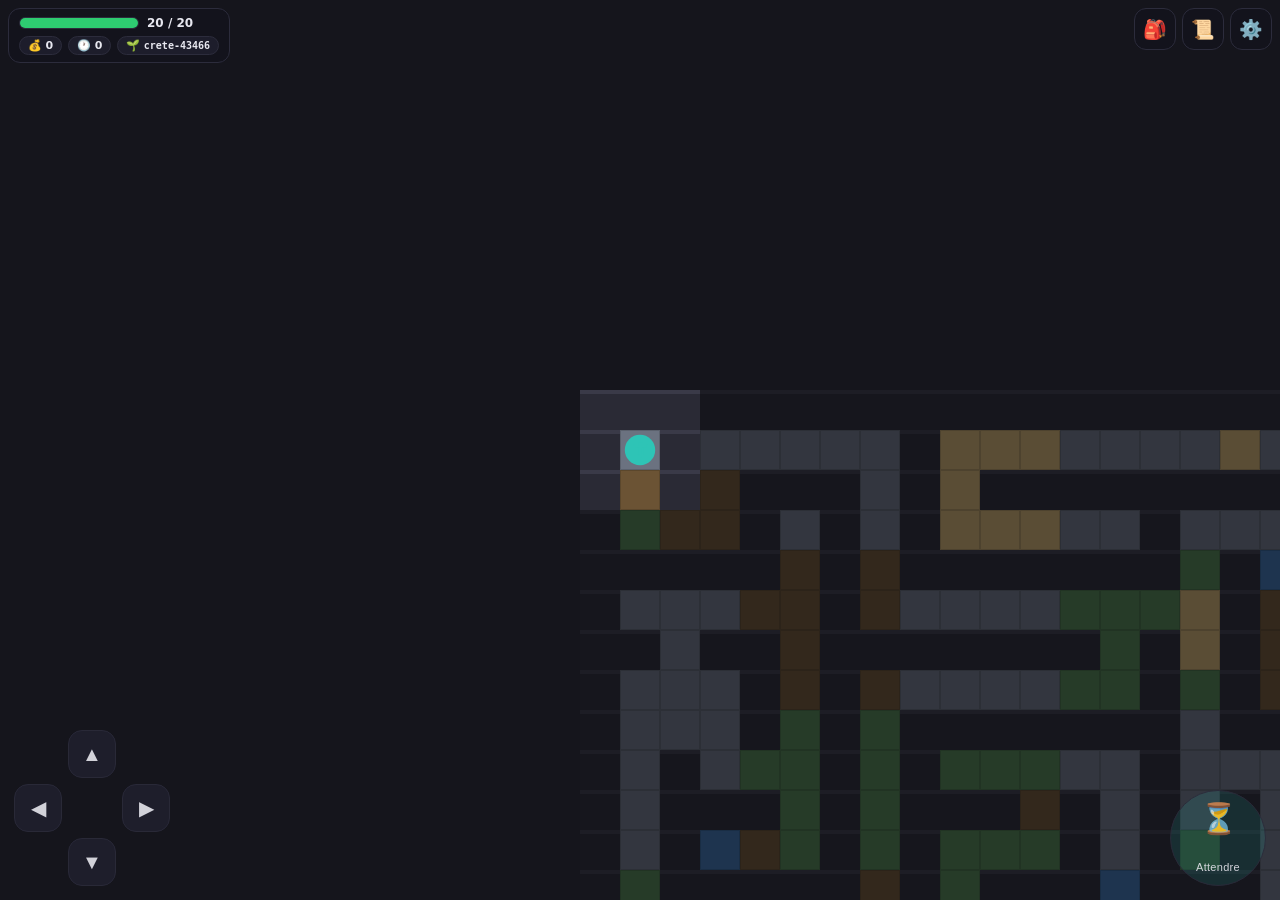
==== commit 91f57752: "Équipement (façon Diablo), armure/mitigation, potions, verrou paysage - Verrou d'orientation paysage" ====
--- a/standalone.html
+++ b/standalone.html
@@ -285,15 +285,65 @@
 .drawer-body { flex: 1; overflow-y: auto; -webkit-overflow-scrolling: touch; }
 
 .inv-summary { margin-bottom: 10px; }
+
+/* Disposition façon Diablo : équipement à gauche, sac à droite. */
+.inv-layout { display: flex; gap: 12px; align-items: flex-start; }
+.inv-equip { width: 132px; flex-shrink: 0; }
+.inv-bag { flex: 1; min-width: 0; }
+.inv-equip h3, .inv-bag h3 {
+  font-size: 11px; text-transform: uppercase; letter-spacing: 0.6px;
+  color: var(--muted); margin-bottom: 8px;
+}
+
+.equip-slot {
+  display: flex;
+  align-items: center;
+  gap: 8px;
+  padding: 8px;
+  margin-bottom: 8px;
+  background: var(--panel-2);
+  border: 1px solid var(--border);
+  border-radius: 10px;
+}
+.equip-slot .equip-icon {
+  font-size: 24px;
+  width: 40px; height: 40px;
+  display: grid; place-items: center;
+  background: #14141d;
+  border: 1px solid var(--border);
+  border-radius: 8px;
+  flex-shrink: 0;
+}
+.equip-meta { display: flex; flex-direction: column; min-width: 0; }
+.equip-name { font-size: 12.5px; }
+.equip-stat { font-size: 11px; color: var(--accent); }
+
 #inventory-list { list-style: none; display: flex; flex-direction: column; gap: 6px; }
 #inventory-list li {
-  font-size: 14px;
-  padding: 8px 10px;
+  font-size: 13.5px;
+  padding: 7px 9px;
   background: var(--panel-2);
   border: 1px solid var(--border);
   border-radius: 8px;
-}
-#inventory-list li.empty { color: var(--muted); font-style: italic; }
+  display: flex;
+  align-items: center;
+  justify-content: space-between;
+  gap: 8px;
+}
+#inventory-list li.empty { color: var(--muted); font-style: italic; justify-content: flex-start; }
+.item-name { flex: 1; min-width: 0; overflow: hidden; text-overflow: ellipsis; white-space: nowrap; }
+.item-qty { flex-shrink: 0; color: var(--muted); font-variant-numeric: tabular-nums; }
+.item-use {
+  flex-shrink: 0;
+  padding: 4px 10px;
+  border-radius: 6px;
+  border: 1px solid rgba(46, 196, 182, 0.5);
+  background: rgba(46, 196, 182, 0.14);
+  color: var(--text);
+  font-size: 12px;
+  cursor: pointer;
+}
+.item-use:active { background: var(--accent); color: #0f0f16; }
 
 #log { display: flex; flex-direction: column; gap: 2px; font-size: 13px; line-height: 1.5; }
 .log-line { padding: 5px 2px; border-bottom: 1px solid rgba(255, 255, 255, 0.05); }
@@ -521,10 +571,49 @@
   #dpad, #actions { opacity: 0.9; }
 }
 
+/* ---------- Verrou paysage : invite à tourner l'appareil en portrait ---------- */
+#rotate-notice { display: none; }
+@media (orientation: portrait) {
+  #rotate-notice {
+    position: fixed;
+    inset: 0;
+    z-index: 50; /* au-dessus de tout, même du combat */
+    display: flex;
+    align-items: center;
+    justify-content: center;
+    background: var(--bg);
+    padding: 32px;
+    text-align: center;
+  }
+  /* On masque le jeu tant qu'on est en portrait. */
+  #app { visibility: hidden; }
+}
+.rotate-inner { max-width: 300px; }
+.rotate-icon {
+  font-size: 64px;
+  animation: rotate-hint 2.4s ease-in-out infinite;
+  display: inline-block;
+}
+@keyframes rotate-hint {
+  0%, 60%, 100% { transform: rotate(0deg); }
+  30% { transform: rotate(-90deg); }
+}
+.rotate-inner p { margin-top: 14px; font-size: 16px; }
+.rotate-inner .rotate-sub { margin-top: 6px; font-size: 13px; color: var(--muted); }
+
   </style>
 </head>
 <body>
-<!-- La vue principale est le labyrinthe plein écran ; le HUD est en surimpression. -->
+<!-- Invite à passer en paysage (le jeu est conçu pour ce mode). -->
+  <div id="rotate-notice">
+    <div class="rotate-inner">
+      <div class="rotate-icon">🔄</div>
+      <p><b>Ariadne's Maze</b> se joue en mode paysage.</p>
+      <p class="rotate-sub">Tourne ton appareil pour continuer.</p>
+    </div>
+  </div>
+
+  <!-- La vue principale est le labyrinthe plein écran ; le HUD est en surimpression. -->
   <div id="app">
     <canvas id="game"></canvas>
 
@@ -573,12 +662,28 @@
         <button id="drawer-close" aria-label="Fermer">✕</button>
       </div>
       <div class="drawer-body">
-        <!-- Inventaire -->
+        <!-- Inventaire : équipement (façon Diablo) à gauche, sac à droite -->
         <section data-panel-content="inventory">
           <div class="inv-summary">
             <span class="chip">💰 <b id="gold-text-2">0</b> or</span>
           </div>
-          <ul id="inventory-list"><li class="empty">Inventaire vide</li></ul>
+          <div class="inv-layout">
+            <div class="inv-equip">
+              <h3>Équipement</h3>
+              <div class="equip-slot" id="equip-weapon">
+                <span class="equip-icon">🗡️</span>
+                <span class="equip-meta"><b class="equip-name">—</b><span class="equip-stat"></span></span>
+              </div>
+              <div class="equip-slot" id="equip-armor">
+                <span class="equip-icon">🧥</span>
+                <span class="equip-meta"><b class="equip-name">—</b><span class="equip-stat"></span></span>
+              </div>
+            </div>
+            <div class="inv-bag">
+              <h3>Sac</h3>
+              <ul id="inventory-list"><li class="empty">Sac vide</li></ul>
+            </div>
+          </div>
         </section>
 
         <!-- Journal / historique des événements -->
@@ -1038,7 +1143,22 @@
 
 
 // ===== player.js =====
-// player.js — État de l'aventurier : position, points de vie, inventaire.
+// player.js — État de l'aventurier : PV, or, inventaire, équipement.
+
+// Objets consommables et leur effet (soin). Sert au jeu pour l'utilisation
+// depuis l'inventaire et pour peupler l'équipement de départ.
+const CONSUMABLES = {
+  'Potion mineure': { heal: 5, emoji: '🧪' },
+  'Potion de soin': { heal: 8, emoji: '⚗️' },
+};
+
+// Équipement de départ (réutilisé au démarrage et à chaque relance de niveau).
+function startingWeapon() {
+  return { name: 'Glaive', damage: 3, hitChance: 0.8, emoji: '🗡️' };
+}
+function startingArmor() {
+  return { name: 'Tunique en tissu', armor: 1, emoji: '🧥' };
+}
 
 class Player {
   constructor(x, y, maxHp = 20) {
@@ -1049,17 +1169,32 @@
     this.gold = 0;
     // Inventaire simple : map nom d'objet -> quantité.
     this.inventory = new Map();
-    // Arme équipée par défaut : un glaive de base (3 dégâts par coup).
-    this.weapon = { name: 'Glaive', damage: 3, hitChance: 0.8 };
+    this._equipStartingGear();
+  }
+
+  // Arme + armure équipées et objets de départ.
+  _equipStartingGear() {
+    this.weapon = startingWeapon();
+    this.armor = startingArmor();
+    // Trois potions mineures dans le sac au départ.
+    this.addItem('Potion mineure', 3);
   }
 
   isAlive() {
     return this.hp > 0;
   }
 
+  // Valeur d'armure actuelle (mitigation des dégâts).
+  armorValue() {
+    return this.armor ? this.armor.armor || 0 : 0;
+  }
+
+  // Inflige des dégâts en tenant compte de l'armure (mitigation).
+  // Retourne les dégâts réellement subis (après armure).
   damage(amount) {
-    this.hp = Math.max(0, this.hp - amount);
-    return this.hp;
+    const dealt = Math.max(0, amount - this.armorValue());
+    this.hp = Math.max(0, this.hp - dealt);
+    return dealt;
   }
 
   heal(amount) {
@@ -1075,7 +1210,15 @@
     this.inventory.set(name, (this.inventory.get(name) || 0) + qty);
   }
 
-  // Retourne l'inventaire sous forme de liste triée pour l'affichage.
+  // Retire une (ou plusieurs) unité(s) d'un objet ; supprime l'entrée à 0.
+  removeItem(name, qty = 1) {
+    const cur = this.inventory.get(name) || 0;
+    const next = cur - qty;
+    if (next <= 0) this.inventory.delete(name);
+    else this.inventory.set(name, next);
+  }
+
+  // Retourne l'inventaire sous forme de liste pour l'affichage.
   items() {
     return Array.from(this.inventory.entries()).map(([name, qty]) => ({ name, qty }));
   }
@@ -1087,8 +1230,7 @@
     this.hp = this.maxHp;
     this.gold = 0;
     this.inventory.clear();
-    // On repart toujours avec le glaive de base.
-    this.weapon = { name: 'Glaive', damage: 3, hitChance: 0.8 };
+    this._equipStartingGear();
   }
 }
 
@@ -1169,8 +1311,15 @@
       if (blocked) {
         this._say(`🛡️ Tu pares l'attaque de ${this.enemy.name} ! Aucun dégât.`);
       } else {
-        this.player.damage(raw);
-        this._say(`🩸 ${this.enemy.name} te touche : -${raw} PV.`);
+        // player.damage() applique la mitigation de l'armure.
+        const dealt = this.player.damage(raw);
+        if (dealt <= 0) {
+          this._say(`🧥 Ton armure encaisse l'attaque de ${this.enemy.name} !`);
+        } else {
+          const absorbed = raw - dealt;
+          const suffix = absorbed > 0 ? ` (armure -${absorbed})` : '';
+          this._say(`🩸 ${this.enemy.name} te touche : -${dealt} PV${suffix}.`);
+        }
       }
     } else {
       this._say(`✨ ${this.enemy.name} attaque, mais te manque !`);
@@ -1679,8 +1828,10 @@
 
     switch (ev.type) {
       case EVENT.TRAP: {
-        this.player.damage(ev.damage);
-        this.emit('log', `⚠️ Piège : ${ev.name} ! Tu perds ${ev.damage} PV.`);
+        const dealt = this.player.damage(ev.damage);
+        const absorbed = ev.damage - dealt;
+        const suffix = absorbed > 0 ? ` (armure -${absorbed})` : '';
+        this.emit('log', `⚠️ Piège : ${ev.name} ! Tu perds ${dealt} PV${suffix}.`);
         break;
       }
       case EVENT.MONSTER: {
@@ -1695,10 +1846,8 @@
           this.player.addGold(ev.gold);
           msg += ` (+${ev.gold} or)`;
         }
-        if (ev.heal) {
-          this.player.heal(ev.heal);
-          msg += ` (+${ev.heal} PV)`;
-        }
+        // Les potions ne se boivent plus automatiquement : elles vont dans le
+        // sac et se consomment depuis l'inventaire (voir useItem).
         this.emit('log', msg + ' !');
         break;
       }
@@ -1719,10 +1868,31 @@
     if (res.contact) {
       const [min, max] = this.minotaur.contactDamage;
       const dmg = this.rng.int(min, max);
-      this.player.damage(dmg);
-      this.emit('log', `🐂 Le Minotaure te charge ! Tu perds ${dmg} PV.`);
+      const dealt = this.player.damage(dmg);
+      const absorbed = dmg - dealt;
+      const suffix = absorbed > 0 ? ` (armure -${absorbed})` : '';
+      this.emit('log', `🐂 Le Minotaure te charge ! Tu perds ${dealt} PV${suffix}.`);
       this._checkDeath();
     }
+  }
+
+  // Utilise un objet consommable de l'inventaire (potion de soin).
+  // Action de menu : n'avance pas le tour du monde.
+  useItem(name) {
+    if (this.over || this.inCombat) return;
+    const def = CONSUMABLES[name];
+    if (!def || !this.player.inventory.get(name)) return;
+    if (this.player.hp >= this.player.maxHp) {
+      this.emit('log', 'Tes PV sont déjà au maximum.');
+      this.emit('update');
+      return;
+    }
+    const before = this.player.hp;
+    this.player.heal(def.heal);
+    this.player.removeItem(name);
+    const gained = this.player.hp - before;
+    this.emit('log', `🧪 Tu bois une ${name} (+${gained} PV).`);
+    this.emit('update');
   }
 
   // Crochet déclenché à la toute première détection par le Minotaure.
@@ -1824,19 +1994,56 @@
   if (goldText2) goldText2.textContent = p.gold;
   turnText.textContent = g.turn;
 
+  renderEquipment(p);
+  renderBag(p);
+}
+
+// Affiche l'arme et l'armure équipées (emplacements façon Diablo).
+function renderEquipment(p) {
+  const w = p.weapon;
+  const a = p.armor;
+  const setSlot = (id, gear, statText) => {
+    const el = $(id);
+    if (!el) return;
+    el.querySelector('.equip-icon').textContent = gear ? gear.emoji || '⬚' : '⬚';
+    el.querySelector('.equip-name').textContent = gear ? gear.name : '—';
+    el.querySelector('.equip-stat').textContent = gear ? statText : '';
+  };
+  setSlot('equip-weapon', w, w ? `${w.damage} dégâts` : '');
+  setSlot('equip-armor', a, a ? `${a.armor} armure` : '');
+}
+
+// Affiche le sac ; les consommables reçoivent un bouton « Boire ».
+function renderBag(p) {
   invList.innerHTML = '';
   const items = p.items();
   if (items.length === 0) {
     const li = document.createElement('li');
     li.className = 'empty';
-    li.textContent = 'Inventaire vide';
+    li.textContent = 'Sac vide';
     invList.appendChild(li);
-  } else {
-    for (const it of items) {
-      const li = document.createElement('li');
-      li.textContent = it.qty > 1 ? `${it.name} ×${it.qty}` : it.name;
-      invList.appendChild(li);
-    }
+    return;
+  }
+  for (const it of items) {
+    const li = document.createElement('li');
+    const label = document.createElement('span');
+    label.className = 'item-name';
+    label.textContent = it.name;
+    li.appendChild(label);
+    if (it.qty > 1) {
+      const qty = document.createElement('span');
+      qty.className = 'item-qty';
+      qty.textContent = `×${it.qty}`;
+      li.appendChild(qty);
+    }
+    if (CONSUMABLES[it.name]) {
+      const btn = document.createElement('button');
+      btn.className = 'item-use';
+      btn.textContent = 'Boire';
+      btn.addEventListener('click', () => game.useItem(it.name));
+      li.appendChild(btn);
+    }
+    invList.appendChild(li);
   }
 }
 
@@ -2079,6 +2286,20 @@
   return `${w}-${Math.floor(Math.random() * 100000)}`;
 }
 
+// ---------- Verrou d'orientation (best-effort) ----------
+// Le jeu est pensé pour le paysage. Le verrou d'orientation n'est possible
+// que sur certaines plateformes (surtout en plein écran / PWA installée) ;
+// à défaut, l'invite CSS #rotate-notice prend le relais en portrait.
+function tryLockLandscape() {
+  try {
+    const o = screen.orientation;
+    if (o && typeof o.lock === 'function') o.lock('landscape').catch(() => {});
+  } catch (_) { /* non supporté : on s'appuie sur l'invite CSS */ }
+}
+tryLockLandscape();
+// Nouvel essai au premier contact (certaines plateformes l'exigent).
+window.addEventListener('pointerdown', tryLockLandscape, { once: true });
+
 // ---------- Service worker (PWA) ----------
 if ('serviceWorker' in navigator && location.protocol.startsWith('http')) {
   window.addEventListener('load', () => {
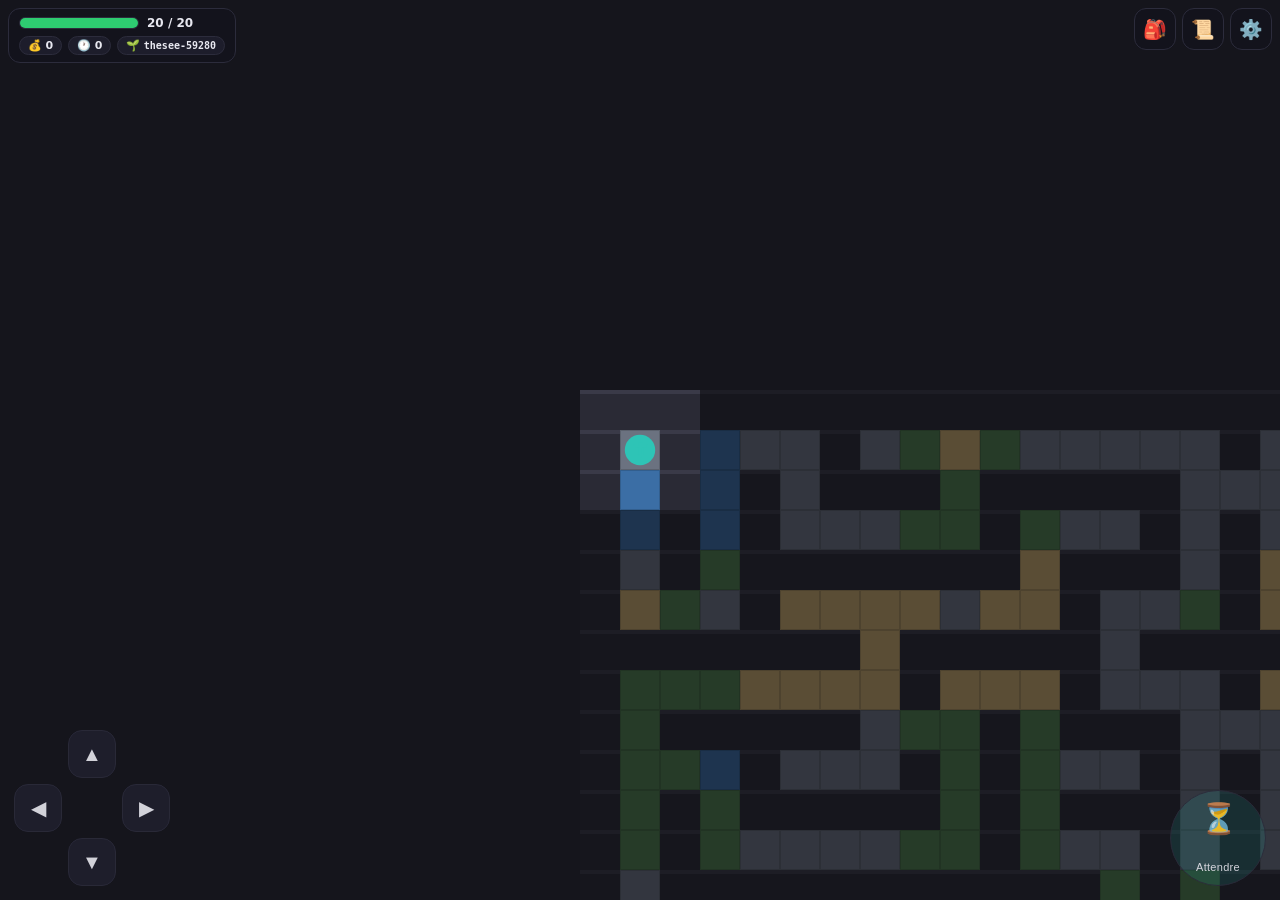
==== commit df380f0f: "Inventaire élargi : 5 emplacements d'équipement + sac de 5, équiper/jeter - Refonte du modèle d'obje" ====
--- a/standalone.html
+++ b/standalone.html
@@ -254,7 +254,7 @@
   top: 0;
   right: 0;
   height: 100%;
-  width: min(360px, 86vw);
+  width: min(480px, 94vw);
   background: var(--panel);
   border-left: 1px solid var(--border);
   transform: translateX(100%);
@@ -284,66 +284,56 @@
 }
 .drawer-body { flex: 1; overflow-y: auto; -webkit-overflow-scrolling: touch; }
 
-.inv-summary { margin-bottom: 10px; }
-
-/* Disposition façon Diablo : équipement à gauche, sac à droite. */
-.inv-layout { display: flex; gap: 12px; align-items: flex-start; }
-.inv-equip { width: 132px; flex-shrink: 0; }
-.inv-bag { flex: 1; min-width: 0; }
-.inv-equip h3, .inv-bag h3 {
+.inv-summary { margin-bottom: 12px; display: flex; gap: 8px; flex-wrap: wrap; }
+
+/* Deux colonnes : équipement à gauche, sac (+ objets au sol) à droite. */
+.inv-columns { display: flex; gap: 14px; align-items: flex-start; }
+.inv-col { flex: 1; min-width: 0; }
+.inv-col h3 {
   font-size: 11px; text-transform: uppercase; letter-spacing: 0.6px;
   color: var(--muted); margin-bottom: 8px;
 }
-
-.equip-slot {
-  display: flex;
-  align-items: center;
-  gap: 8px;
-  padding: 8px;
-  margin-bottom: 8px;
+#ground-section { margin-top: 14px; }
+
+.slot-list { list-style: none; display: flex; flex-direction: column; gap: 7px; }
+.slot {
   background: var(--panel-2);
   border: 1px solid var(--border);
   border-radius: 10px;
-}
-.equip-slot .equip-icon {
-  font-size: 24px;
-  width: 40px; height: 40px;
+  padding: 7px 8px;
+}
+.slot.empty { opacity: 0.55; }
+.slot-main { display: flex; align-items: center; gap: 8px; }
+.slot-icon {
+  font-size: 22px;
+  width: 38px; height: 38px;
+  flex-shrink: 0;
   display: grid; place-items: center;
   background: #14141d;
   border: 1px solid var(--border);
   border-radius: 8px;
-  flex-shrink: 0;
-}
-.equip-meta { display: flex; flex-direction: column; min-width: 0; }
-.equip-name { font-size: 12.5px; }
-.equip-stat { font-size: 11px; color: var(--accent); }
-
-#inventory-list { list-style: none; display: flex; flex-direction: column; gap: 6px; }
-#inventory-list li {
-  font-size: 13.5px;
-  padding: 7px 9px;
-  background: var(--panel-2);
+}
+.slot-text { min-width: 0; display: flex; flex-direction: column; }
+.slot-label { font-size: 10px; text-transform: uppercase; letter-spacing: 0.4px; color: var(--muted); }
+.slot-name { font-size: 13px; font-weight: 600; overflow: hidden; text-overflow: ellipsis; white-space: nowrap; }
+.slot-name .qty { color: var(--muted); font-weight: 400; }
+.slot-stat { font-size: 11px; color: var(--accent); }
+
+.slot-actions { display: flex; flex-wrap: wrap; gap: 6px; margin-top: 7px; }
+.slot-actions button {
+  flex: 1;
+  min-width: 64px;
+  padding: 6px 8px;
+  border-radius: 7px;
   border: 1px solid var(--border);
-  border-radius: 8px;
-  display: flex;
-  align-items: center;
-  justify-content: space-between;
-  gap: 8px;
-}
-#inventory-list li.empty { color: var(--muted); font-style: italic; justify-content: flex-start; }
-.item-name { flex: 1; min-width: 0; overflow: hidden; text-overflow: ellipsis; white-space: nowrap; }
-.item-qty { flex-shrink: 0; color: var(--muted); font-variant-numeric: tabular-nums; }
-.item-use {
-  flex-shrink: 0;
-  padding: 4px 10px;
-  border-radius: 6px;
-  border: 1px solid rgba(46, 196, 182, 0.5);
-  background: rgba(46, 196, 182, 0.14);
+  background: #14141d;
   color: var(--text);
   font-size: 12px;
   cursor: pointer;
 }
-.item-use:active { background: var(--accent); color: #0f0f16; }
+.slot-actions button:active { background: #2e2e42; }
+.slot-actions .primary { border-color: rgba(46, 196, 182, 0.5); background: rgba(46, 196, 182, 0.14); }
+.slot-actions .danger { border-color: rgba(231, 76, 60, 0.4); }
 
 #log { display: flex; flex-direction: column; gap: 2px; font-size: 13px; line-height: 1.5; }
 .log-line { padding: 5px 2px; border-bottom: 1px solid rgba(255, 255, 255, 0.05); }
@@ -662,26 +652,25 @@
         <button id="drawer-close" aria-label="Fermer">✕</button>
       </div>
       <div class="drawer-body">
-        <!-- Inventaire : équipement (façon Diablo) à gauche, sac à droite -->
+        <!-- Inventaire : équipement (5 emplacements) à gauche, sac (5 places)
+             à droite, et objets au sol de la case actuelle -->
         <section data-panel-content="inventory">
           <div class="inv-summary">
             <span class="chip">💰 <b id="gold-text-2">0</b> or</span>
+            <span class="chip">🛡️ <b id="armor-text">0</b> armure</span>
           </div>
-          <div class="inv-layout">
-            <div class="inv-equip">
+          <div class="inv-columns">
+            <div class="inv-col">
               <h3>Équipement</h3>
-              <div class="equip-slot" id="equip-weapon">
-                <span class="equip-icon">🗡️</span>
-                <span class="equip-meta"><b class="equip-name">—</b><span class="equip-stat"></span></span>
+              <ul id="equip-list" class="slot-list"></ul>
+            </div>
+            <div class="inv-col">
+              <h3>Sac (<span id="bag-count">0</span>/5)</h3>
+              <ul id="bag-list" class="slot-list"></ul>
+              <div id="ground-section" hidden>
+                <h3>Au sol ici</h3>
+                <ul id="ground-list" class="slot-list"></ul>
               </div>
-              <div class="equip-slot" id="equip-armor">
-                <span class="equip-icon">🧥</span>
-                <span class="equip-meta"><b class="equip-name">—</b><span class="equip-stat"></span></span>
-              </div>
-            </div>
-            <div class="inv-bag">
-              <h3>Sac</h3>
-              <ul id="inventory-list"><li class="empty">Sac vide</li></ul>
             </div>
           </div>
         </section>
@@ -1066,9 +1055,14 @@
 
 const TREASURES = [
   { name: 'Pièces d\'or', item: 'Pièces d\'or', gold: [3, 12] },
-  { name: 'Potion de soin', item: 'Potion de soin', heal: [3, 6] },
+  { name: 'Potion de soin', item: 'Potion de soin' },
   { name: 'Vieille clé', item: 'Vieille clé' },
   { name: 'Gemme scintillante', item: 'Gemme scintillante', gold: [8, 20] },
+  // Équipements à trouver (pour alimenter le système d'équipement).
+  { name: 'Casque de cuir', item: 'Casque de cuir' },
+  { name: 'Jambières de cuir', item: 'Jambières de cuir' },
+  { name: 'Bouclier de bois', item: 'Bouclier de bois' },
+  { name: 'Dague rouillée', item: 'Dague rouillée' },
 ];
 
 // Retourne le profil pondéré (somme des poids par catégorie) des 9 cases.
@@ -1143,21 +1137,43 @@
 
 
 // ===== player.js =====
-// player.js — État de l'aventurier : PV, or, inventaire, équipement.
-
-// Objets consommables et leur effet (soin). Sert au jeu pour l'utilisation
-// depuis l'inventaire et pour peupler l'équipement de départ.
-const CONSUMABLES = {
-  'Potion mineure': { heal: 5, emoji: '🧪' },
-  'Potion de soin': { heal: 8, emoji: '⚗️' },
+// player.js — Aventurier : PV, or, 5 emplacements d'équipement, sac de 5 places.
+
+// Les cinq emplacements d'équipement. `accepts` = type de sol d'objet accepté.
+const SLOTS = [
+  { key: 'tete', label: 'Tête', accepts: 'tete', emoji: '🪖' },
+  { key: 'corps', label: 'Corps', accepts: 'corps', emoji: '🧥' },
+  { key: 'jambes', label: 'Jambes', accepts: 'jambes', emoji: '👖' },
+  { key: 'brasD', label: 'Bras droit', accepts: 'arm', emoji: '🗡️' },
+  { key: 'brasG', label: 'Bras gauche', accepts: 'arm', emoji: '🛡️' },
+];
+
+// Nombre de places dans le sac.
+const INVENTORY_SIZE = 5;
+
+// Catalogue des objets (indexés par nom).
+//  kind: 'equip' (équipable), 'consumable' (à boire), 'misc' (butin divers)
+//  slot: pour les équipements, le type d'emplacement ('tete','corps','jambes','arm')
+//  stack: true = plusieurs unités tiennent dans une seule place du sac
+const ITEM_DEFS = {
+  'Glaive': { name: 'Glaive', emoji: '🗡️', kind: 'equip', slot: 'arm', damage: 3, hitChance: 0.8 },
+  'Dague rouillée': { name: 'Dague rouillée', emoji: '🔪', kind: 'equip', slot: 'arm', damage: 2, hitChance: 0.85 },
+  'Bouclier de bois': { name: 'Bouclier de bois', emoji: '🛡️', kind: 'equip', slot: 'arm', armor: 2 },
+  'Tunique en tissu': { name: 'Tunique en tissu', emoji: '🧥', kind: 'equip', slot: 'corps', armor: 1 },
+  'Casque de cuir': { name: 'Casque de cuir', emoji: '🪖', kind: 'equip', slot: 'tete', armor: 1 },
+  'Jambières de cuir': { name: 'Jambières de cuir', emoji: '👖', kind: 'equip', slot: 'jambes', armor: 1 },
+  'Potion mineure': { name: 'Potion mineure', emoji: '🧪', kind: 'consumable', heal: 5, stack: true },
+  'Potion de soin': { name: 'Potion de soin', emoji: '⚗️', kind: 'consumable', heal: 8, stack: true },
+  'Vieille clé': { name: 'Vieille clé', emoji: '🗝️', kind: 'misc', stack: true },
+  'Gemme scintillante': { name: 'Gemme scintillante', emoji: '💎', kind: 'misc', stack: true },
 };
 
-// Équipement de départ (réutilisé au démarrage et à chaque relance de niveau).
-function startingWeapon() {
-  return { name: 'Glaive', damage: 3, hitChance: 0.8, emoji: '🗡️' };
-}
-function startingArmor() {
-  return { name: 'Tunique en tissu', armor: 1, emoji: '🧥' };
+// Attaque à mains nues (aucune arme équipée).
+const FISTS = { name: 'Poings', emoji: '👊', damage: 1, hitChance: 0.7 };
+
+// Retourne la définition d'un objet (valeur de repli pour les inconnus).
+function itemDef(name) {
+  return ITEM_DEFS[name] || { name, emoji: '❔', kind: 'misc', stack: true };
 }
 
 class Player {
@@ -1167,30 +1183,49 @@
     this.maxHp = maxHp;
     this.hp = maxHp;
     this.gold = 0;
-    // Inventaire simple : map nom d'objet -> quantité.
-    this.inventory = new Map();
+    // Sac : tableau de piles { name, qty }, au plus INVENTORY_SIZE places.
+    this.bag = [];
+    // Équipement : un objet { name } (ou null) par emplacement.
+    this.equipment = { tete: null, corps: null, jambes: null, brasD: null, brasG: null };
     this._equipStartingGear();
   }
 
-  // Arme + armure équipées et objets de départ.
+  // Équipement et sac de départ (aussi à chaque relance de niveau).
   _equipStartingGear() {
-    this.weapon = startingWeapon();
-    this.armor = startingArmor();
-    // Trois potions mineures dans le sac au départ.
-    this.addItem('Potion mineure', 3);
+    this.bag = [];
+    this.equipment = { tete: null, corps: null, jambes: null, brasD: null, brasG: null };
+    this.equipment.brasD = { name: 'Glaive' };       // glaive en main droite
+    this.equipment.corps = { name: 'Tunique en tissu' }; // tunique sur le corps
+    this.addItem('Potion mineure', 3);               // 3 potions dans le sac
   }
 
   isAlive() {
     return this.hp > 0;
   }
 
-  // Valeur d'armure actuelle (mitigation des dégâts).
+  // Somme de l'armure de tous les objets équipés (mitigation des dégâts).
   armorValue() {
-    return this.armor ? this.armor.armor || 0 : 0;
-  }
-
-  // Inflige des dégâts en tenant compte de l'armure (mitigation).
-  // Retourne les dégâts réellement subis (après armure).
+    let a = 0;
+    for (const k in this.equipment) {
+      const it = this.equipment[k];
+      if (it) a += itemDef(it.name).armor || 0;
+    }
+    return a;
+  }
+
+  // Arme active pour le combat : première main portant une arme, sinon les poings.
+  activeWeapon() {
+    for (const k of ['brasD', 'brasG']) {
+      const it = this.equipment[k];
+      if (it) {
+        const d = itemDef(it.name);
+        if (d.damage) return d;
+      }
+    }
+    return FISTS;
+  }
+
+  // Inflige des dégâts en tenant compte de l'armure. Retourne les dégâts subis.
   damage(amount) {
     const dealt = Math.max(0, amount - this.armorValue());
     this.hp = Math.max(0, this.hp - dealt);
@@ -1206,30 +1241,93 @@
     this.gold += amount;
   }
 
+  bagFull() {
+    return this.bag.length >= INVENTORY_SIZE;
+  }
+
+  // Ajoute un objet au sac. Retourne true si placé, false si le sac est plein.
   addItem(name, qty = 1) {
-    this.inventory.set(name, (this.inventory.get(name) || 0) + qty);
-  }
-
-  // Retire une (ou plusieurs) unité(s) d'un objet ; supprime l'entrée à 0.
-  removeItem(name, qty = 1) {
-    const cur = this.inventory.get(name) || 0;
-    const next = cur - qty;
-    if (next <= 0) this.inventory.delete(name);
-    else this.inventory.set(name, next);
-  }
-
-  // Retourne l'inventaire sous forme de liste pour l'affichage.
+    const def = itemDef(name);
+    if (def.stack) {
+      const stack = this.bag.find((s) => s.name === name);
+      if (stack) { stack.qty += qty; return true; }
+      if (this.bagFull()) return false;
+      this.bag.push({ name, qty });
+      return true;
+    }
+    // Objets non empilables : une place par unité.
+    let placed = 0;
+    for (let i = 0; i < qty; i++) {
+      if (this.bagFull()) break;
+      this.bag.push({ name, qty: 1 });
+      placed++;
+    }
+    return placed === qty;
+  }
+
+  // Retire une unité de la pile à l'index i. Retourne { name, qty } ou null.
+  removeAt(i, qty = 1) {
+    const s = this.bag[i];
+    if (!s) return null;
+    const taken = { name: s.name, qty: Math.min(qty, s.qty) };
+    s.qty -= taken.qty;
+    if (s.qty <= 0) this.bag.splice(i, 1);
+    return taken;
+  }
+
+  // Liste du sac pour l'affichage (avec index et définition).
   items() {
-    return Array.from(this.inventory.entries()).map(([name, qty]) => ({ name, qty }));
-  }
-
-  // Réinitialise l'état pour recommencer un niveau (position fournie par le jeu).
+    return this.bag.map((s, i) => ({ name: s.name, qty: s.qty, index: i, def: itemDef(s.name) }));
+  }
+
+  // Liste des emplacements d'équipement pour l'affichage.
+  equippedList() {
+    return SLOTS.map((slot) => {
+      const it = this.equipment[slot.key];
+      return { ...slot, name: it ? it.name : null, def: it ? itemDef(it.name) : null };
+    });
+  }
+
+  // Emplacement cible pour un type d'objet (les armes vont dans une main libre).
+  _targetSlot(slotType) {
+    if (slotType === 'arm') {
+      if (!this.equipment.brasD) return 'brasD';
+      if (!this.equipment.brasG) return 'brasG';
+      return 'brasD';
+    }
+    return slotType;
+  }
+
+  // Équipe l'objet du sac à l'index donné. L'ancien équipement retourne au sac.
+  equip(index) {
+    const s = this.bag[index];
+    if (!s) return { ok: false, reason: 'empty' };
+    const def = itemDef(s.name);
+    if (def.kind !== 'equip') return { ok: false, reason: 'not-equippable' };
+    const slotKey = this._targetSlot(def.slot);
+    const prev = this.equipment[slotKey];
+    // On retire une unité du sac (libère une place pour l'objet remplacé).
+    this.removeAt(index, 1);
+    this.equipment[slotKey] = { name: s.name };
+    if (prev) this.addItem(prev.name, 1);
+    return { ok: true, slotKey, name: s.name, replaced: prev ? prev.name : null };
+  }
+
+  // Déséquipe l'emplacement donné : l'objet retourne au sac (si de la place).
+  unequip(slotKey) {
+    const it = this.equipment[slotKey];
+    if (!it) return { ok: false, reason: 'empty' };
+    if (this.bagFull()) return { ok: false, reason: 'full' };
+    this.equipment[slotKey] = null;
+    this.addItem(it.name, 1);
+    return { ok: true, name: it.name };
+  }
+
   reset(x, y) {
     this.x = x;
     this.y = y;
     this.hp = this.maxHp;
     this.gold = 0;
-    this.inventory.clear();
     this._equipStartingGear();
   }
 }
@@ -1269,7 +1367,7 @@
   // --- Action : attaquer ---
   attack() {
     if (this.over) return;
-    const w = this.player.weapon;
+    const w = this.player.activeWeapon();
     if (this.rng.chance(w.hitChance)) {
       this.enemy.hp = Math.max(0, this.enemy.hp - w.damage);
       this._say(`⚔️ Tu frappes ${this.enemy.name} avec ton ${w.name} : -${w.damage} PV.`);
@@ -1530,6 +1628,11 @@
           if (ev && ev.type !== EVENT.NONE) {
             this._drawEventMarker(ctx, sx, sy, ts, ev);
           }
+
+          // Marqueur d'objets déposés au sol.
+          if (game.groundItems && game.groundItems.has(`${x},${y}`)) {
+            this._drawGroundMarker(ctx, sx, sy, ts);
+          }
         }
 
         // Entrée et sortie.
@@ -1583,6 +1686,18 @@
     ctx.fill();
   }
 
+  // Petit sac au sol : carré ambré posé en bas de la case.
+  _drawGroundMarker(ctx, sx, sy, ts) {
+    const s = ts * 0.22;
+    const x = sx + ts / 2 - s / 2;
+    const y = sy + ts - s - ts * 0.14;
+    ctx.fillStyle = '#d9a441';
+    ctx.strokeStyle = 'rgba(0,0,0,0.5)';
+    ctx.lineWidth = 1;
+    ctx.fillRect(x, y, s, s);
+    ctx.strokeRect(x, y, s, s);
+  }
+
   _drawGlyph(ctx, sx, sy, ts, glyph, color) {
     ctx.fillStyle = color;
     ctx.font = `${Math.floor(ts * 0.6)}px serif`;
@@ -1625,6 +1740,7 @@
     );
     this.revealedEvents = new Map();
     this.resolvedCells = new Set(); // cases dont l'événement est déjà déclenché
+    this.groundItems = new Map();   // objets déposés/lâchés par case ("x,y" -> [{name,qty}])
 
     this.turn = 0;
     this.over = false;
@@ -1840,14 +1956,21 @@
         return; // le combat prend le relais ; on ne vérifie pas la mort ici
       }
       case EVENT.TREASURE: {
-        this.player.addItem(ev.item);
         let msg = `💰 Trésor : ${ev.name}`;
         if (ev.gold) {
           this.player.addGold(ev.gold);
           msg += ` (+${ev.gold} or)`;
         }
-        // Les potions ne se boivent plus automatiquement : elles vont dans le
-        // sac et se consomment depuis l'inventaire (voir useItem).
+        // L'or (pièces, gemme) ne prend pas de place ; les autres objets vont
+        // dans le sac. Si le sac est plein, l'objet reste au sol sur la case.
+        const isMoney = ev.item === "Pièces d'or" || ev.item === 'Gemme scintillante';
+        if (!isMoney) {
+          const ok = this.player.addItem(ev.item);
+          if (!ok) {
+            this._dropOnGround(ev.item, 1, x, y);
+            msg += ` — sac plein, ${ev.item} reste au sol`;
+          }
+        }
         this.emit('log', msg + ' !');
         break;
       }
@@ -1876,12 +1999,15 @@
     }
   }
 
-  // Utilise un objet consommable de l'inventaire (potion de soin).
-  // Action de menu : n'avance pas le tour du monde.
-  useItem(name) {
+  // ---------- Inventaire / équipement (actions de menu, sans tour de jeu) ----------
+
+  // Boit un consommable du sac (par index de pile).
+  useItem(index) {
     if (this.over || this.inCombat) return;
-    const def = CONSUMABLES[name];
-    if (!def || !this.player.inventory.get(name)) return;
+    const stack = this.player.bag[index];
+    if (!stack) return;
+    const def = itemDef(stack.name);
+    if (def.kind !== 'consumable' || !def.heal) return;
     if (this.player.hp >= this.player.maxHp) {
       this.emit('log', 'Tes PV sont déjà au maximum.');
       this.emit('update');
@@ -1889,10 +2015,78 @@
     }
     const before = this.player.hp;
     this.player.heal(def.heal);
-    this.player.removeItem(name);
-    const gained = this.player.hp - before;
-    this.emit('log', `🧪 Tu bois une ${name} (+${gained} PV).`);
+    this.player.removeAt(index, 1);
+    this.emit('log', `🧪 Tu bois une ${stack.name} (+${this.player.hp - before} PV).`);
     this.emit('update');
+  }
+
+  // Équipe l'objet du sac à l'index donné.
+  equipItem(index) {
+    if (this.over || this.inCombat) return;
+    const res = this.player.equip(index);
+    if (!res.ok) return;
+    let msg = `🧷 Tu équipes ${res.name}.`;
+    if (res.replaced) msg += ` (${res.replaced} rangé dans le sac)`;
+    this.emit('log', msg);
+    this.emit('update');
+  }
+
+  // Déséquipe l'emplacement donné (l'objet retourne au sac).
+  unequipItem(slotKey) {
+    if (this.over || this.inCombat) return;
+    const res = this.player.unequip(slotKey);
+    if (!res.ok) {
+      if (res.reason === 'full') this.emit('log', 'Sac plein : libère une place avant de déséquiper.');
+      return;
+    }
+    this.emit('log', `↩️ Tu retires ${res.name}.`);
+    this.emit('update');
+  }
+
+  // Jette une unité d'un objet du sac au sol, sur la case actuelle.
+  dropItem(index) {
+    if (this.over || this.inCombat) return;
+    const taken = this.player.removeAt(index, 1);
+    if (!taken) return;
+    this._dropOnGround(taken.name, taken.qty, this.player.x, this.player.y);
+    this.emit('log', `⬇️ Tu déposes ${taken.name} au sol.`);
+    this.emit('update');
+  }
+
+  // Ramasse un objet posé au sol sur la case actuelle.
+  pickUp(name) {
+    if (this.over || this.inCombat) return;
+    const key = `${this.player.x},${this.player.y}`;
+    const arr = this.groundItems.get(key);
+    if (!arr) return;
+    const i = arr.findIndex((s) => s.name === name);
+    if (i < 0) return;
+    if (!this.player.addItem(name, 1)) {
+      this.emit('log', 'Sac plein : libère une place pour ramasser.');
+      this.emit('update');
+      return;
+    }
+    arr[i].qty -= 1;
+    if (arr[i].qty <= 0) arr.splice(i, 1);
+    if (arr.length === 0) this.groundItems.delete(key);
+    this.emit('log', `⬆️ Tu ramasses ${name}.`);
+    this.emit('update');
+  }
+
+  // Objets au sol sur la case actuelle (pour l'interface).
+  groundHere() {
+    return this.groundItems.get(`${this.player.x},${this.player.y}`) || [];
+  }
+
+  // Dépose un objet au sol sur une case (empile les objets empilables).
+  _dropOnGround(name, qty, x, y) {
+    const key = `${x},${y}`;
+    const arr = this.groundItems.get(key) || [];
+    const def = itemDef(name);
+    const existing = def.stack ? arr.find((s) => s.name === name) : null;
+    if (existing) existing.qty += qty;
+    else arr.push({ name, qty });
+    this.groundItems.set(key, arr);
   }
 
   // Crochet déclenché à la toute première détection par le Minotaure.
@@ -1927,8 +2121,13 @@
 const hpText = $('hp-text');
 const goldText = $('gold-text');
 const goldText2 = $('gold-text-2');
+const armorText = $('armor-text');
 const turnText = $('turn-text');
-const invList = $('inventory-list');
+const equipList = $('equip-list');
+const bagList = $('bag-list');
+const bagCount = $('bag-count');
+const groundSection = $('ground-section');
+const groundList = $('ground-list');
 const logEl = $('log');
 const toastsEl = $('toasts');
 const seedInput = $('seed-input');
@@ -1992,58 +2191,130 @@
   hpText.textContent = `${p.hp} / ${p.maxHp}`;
   goldText.textContent = p.gold;
   if (goldText2) goldText2.textContent = p.gold;
+  if (armorText) armorText.textContent = p.armorValue();
   turnText.textContent = g.turn;
 
   renderEquipment(p);
   renderBag(p);
-}
-
-// Affiche l'arme et l'armure équipées (emplacements façon Diablo).
+  renderGround(g);
+}
+
+// Fabrique le bloc principal (icône + textes) d'un objet/emplacement.
+function slotMain(emoji, label, name, stat) {
+  const main = document.createElement('div');
+  main.className = 'slot-main';
+  const icon = document.createElement('span');
+  icon.className = 'slot-icon';
+  icon.textContent = emoji;
+  const text = document.createElement('div');
+  text.className = 'slot-text';
+  if (label) {
+    const l = document.createElement('span');
+    l.className = 'slot-label';
+    l.textContent = label;
+    text.appendChild(l);
+  }
+  const n = document.createElement('span');
+  n.className = 'slot-name';
+  n.innerHTML = name;
+  text.appendChild(n);
+  if (stat) {
+    const s = document.createElement('span');
+    s.className = 'slot-stat';
+    s.textContent = stat;
+    text.appendChild(s);
+  }
+  main.appendChild(icon);
+  main.appendChild(text);
+  return main;
+}
+
+function actionBtn(label, cls, onClick) {
+  const b = document.createElement('button');
+  if (cls) b.className = cls;
+  b.textContent = label;
+  b.addEventListener('click', onClick);
+  return b;
+}
+
+function statOf(def) {
+  if (!def) return '';
+  if (def.damage) return `${def.damage} dégâts`;
+  if (def.armor) return `${def.armor} armure`;
+  if (def.heal) return `soigne ${def.heal}`;
+  return '';
+}
+
+// Les 5 emplacements d'équipement (bouton « Retirer » si occupé).
 function renderEquipment(p) {
-  const w = p.weapon;
-  const a = p.armor;
-  const setSlot = (id, gear, statText) => {
-    const el = $(id);
-    if (!el) return;
-    el.querySelector('.equip-icon').textContent = gear ? gear.emoji || '⬚' : '⬚';
-    el.querySelector('.equip-name').textContent = gear ? gear.name : '—';
-    el.querySelector('.equip-stat').textContent = gear ? statText : '';
-  };
-  setSlot('equip-weapon', w, w ? `${w.damage} dégâts` : '');
-  setSlot('equip-armor', a, a ? `${a.armor} armure` : '');
-}
-
-// Affiche le sac ; les consommables reçoivent un bouton « Boire ».
+  equipList.innerHTML = '';
+  for (const slot of p.equippedList()) {
+    const li = document.createElement('li');
+    li.className = 'slot' + (slot.name ? '' : ' empty');
+    const emoji = slot.def ? slot.def.emoji : slot.emoji;
+    li.appendChild(slotMain(emoji, slot.label, slot.name || 'vide', statOf(slot.def)));
+    if (slot.name) {
+      const actions = document.createElement('div');
+      actions.className = 'slot-actions';
+      actions.appendChild(actionBtn('Retirer', 'danger', () => game.unequipItem(slot.key)));
+      li.appendChild(actions);
+    }
+    equipList.appendChild(li);
+  }
+}
+
+// Le sac (5 places) : boutons Équiper / Boire / Jeter selon le type d'objet.
 function renderBag(p) {
-  invList.innerHTML = '';
+  bagList.innerHTML = '';
+  if (bagCount) bagCount.textContent = p.bag.length;
   const items = p.items();
   if (items.length === 0) {
     const li = document.createElement('li');
-    li.className = 'empty';
-    li.textContent = 'Sac vide';
-    invList.appendChild(li);
+    li.className = 'slot empty';
+    li.appendChild(slotMain('🎒', '', 'Sac vide', ''));
+    bagList.appendChild(li);
     return;
   }
   for (const it of items) {
     const li = document.createElement('li');
-    const label = document.createElement('span');
-    label.className = 'item-name';
-    label.textContent = it.name;
-    li.appendChild(label);
-    if (it.qty > 1) {
-      const qty = document.createElement('span');
-      qty.className = 'item-qty';
-      qty.textContent = `×${it.qty}`;
-      li.appendChild(qty);
-    }
-    if (CONSUMABLES[it.name]) {
-      const btn = document.createElement('button');
-      btn.className = 'item-use';
-      btn.textContent = 'Boire';
-      btn.addEventListener('click', () => game.useItem(it.name));
-      li.appendChild(btn);
-    }
-    invList.appendChild(li);
+    li.className = 'slot';
+    const nameHtml = it.qty > 1 ? `${it.name} <span class="qty">×${it.qty}</span>` : it.name;
+    li.appendChild(slotMain(it.def.emoji, '', nameHtml, statOf(it.def)));
+    const actions = document.createElement('div');
+    actions.className = 'slot-actions';
+    if (it.def.kind === 'equip') {
+      actions.appendChild(actionBtn('Équiper', 'primary', () => game.equipItem(it.index)));
+    }
+    if (it.def.kind === 'consumable' && it.def.heal) {
+      actions.appendChild(actionBtn('Boire', 'primary', () => game.useItem(it.index)));
+    }
+    actions.appendChild(actionBtn('Jeter', 'danger', () => game.dropItem(it.index)));
+    li.appendChild(actions);
+    bagList.appendChild(li);
+  }
+}
+
+// Objets posés au sol sur la case actuelle (bouton « Ramasser »).
+function renderGround(g) {
+  const ground = g.groundHere();
+  if (!ground.length) {
+    groundSection.hidden = true;
+    groundList.innerHTML = '';
+    return;
+  }
+  groundSection.hidden = false;
+  groundList.innerHTML = '';
+  for (const it of ground) {
+    const def = itemDef(it.name);
+    const li = document.createElement('li');
+    li.className = 'slot';
+    const nameHtml = it.qty > 1 ? `${it.name} <span class="qty">×${it.qty}</span>` : it.name;
+    li.appendChild(slotMain(def.emoji, '', nameHtml, statOf(def)));
+    const actions = document.createElement('div');
+    actions.className = 'slot-actions';
+    actions.appendChild(actionBtn('Ramasser', 'primary', () => game.pickUp(it.name)));
+    li.appendChild(actions);
+    groundList.appendChild(li);
   }
 }
 
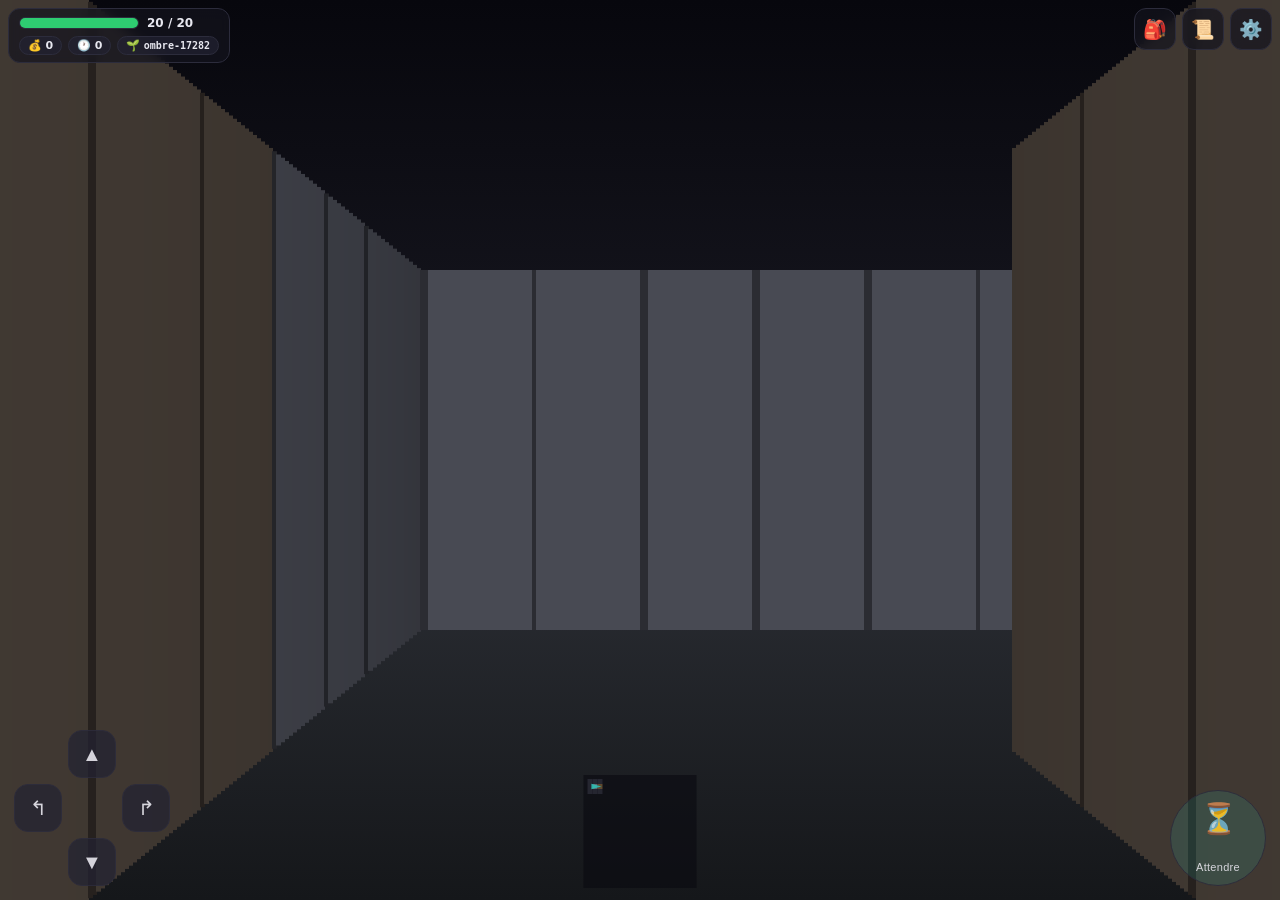
==== commit cfc74598: "Vue 3D première personne « à la Doom » (raycasting) + minimap - Nouveau moteur de rendu raycaster.js" ====
--- a/standalone.html
+++ b/standalone.html
@@ -630,12 +630,12 @@
     <!-- Notifications d'événements sur la vue principale -->
     <div id="toasts"></div>
 
-    <!-- Croix directionnelle (déplacement) — bas GAUCHE -->
+    <!-- Contrôles (vue 3D) — bas GAUCHE : avancer / reculer + pivoter -->
     <div id="dpad" class="controls">
-      <button data-dir="up" class="ctrl-btn up" aria-label="Haut">▲</button>
-      <button data-dir="left" class="ctrl-btn left" aria-label="Gauche">◀</button>
-      <button data-dir="right" class="ctrl-btn right" aria-label="Droite">▶</button>
-      <button data-dir="down" class="ctrl-btn down" aria-label="Bas">▼</button>
+      <button data-dir="up" class="ctrl-btn up" aria-label="Avancer">▲</button>
+      <button data-dir="left" class="ctrl-btn left" aria-label="Pivoter à gauche">↰</button>
+      <button data-dir="right" class="ctrl-btn right" aria-label="Pivoter à droite">↱</button>
+      <button data-dir="down" class="ctrl-btn down" aria-label="Reculer">▼</button>
     </div>
 
     <!-- Grappe d'action — bas DROITE -->
@@ -692,16 +692,15 @@
             <button id="restart-btn">↻ Recommencer le niveau</button>
           </div>
           <div class="legend">
-            <h3>Légende</h3>
+            <h3>Vue 3D & commandes</h3>
             <ul>
-              <li><span class="dot" style="background:#2ec4b6"></span> Aventurier</li>
-              <li><span class="dot" style="background:#c0392b"></span> Minotaure</li>
-              <li><span class="dot" style="background:#ffd166"></span> Trésor</li>
-              <li><span class="dot" style="background:#e07a5f"></span> Piège</li>
-              <li><span class="dot" style="background:#b5179e"></span> Monstre</li>
-              <li>⚑ Sortie · ⌂ Entrée</li>
+              <li>▲ Avancer · ▼ Reculer</li>
+              <li>↰ ↱ Pivoter (gauche / droite)</li>
+              <li>Clavier : flèches · ZQSD · WASD</li>
+              <li><kbd>Espace</kbd> Attendre un tour</li>
             </ul>
-            <p class="hint">Clavier : flèches · ZQSD · WASD · <kbd>Espace</kbd> pour attendre.</p>
+            <p class="hint">La minimap en bas indique ta position (flèche), la
+              sortie ⚑ et le Minotaure. Explore le labyrinthe à la première personne !</p>
           </div>
         </section>
       </div>
@@ -1543,37 +1542,42 @@
 }
 
 
-// ===== render.js =====
-// render.js — Rendu du jeu sur un canvas 2D en vue de dessus (topdown).
-// Une caméra suit le joueur. Les cases déjà visitées sont mémorisées pour
-// dessiner un léger "brouillard" sur les zones non explorées.
-
-
-const TILE_SIZE = 40; // taille d'une case en pixels
-
-// Palette de couleurs par terrain.
-const TERRAIN_COLORS = {
-  [TERRAIN.STONE]: '#6b7280',
-  [TERRAIN.GRASS]: '#4d7c4d',
-  [TERRAIN.SAND]: '#c2a56b',
-  [TERRAIN.MUD]: '#6b5334',
-  [TERRAIN.WATER]: '#3b6ea5',
+// ===== raycaster.js =====
+// raycaster.js — Rendu 3D « à la Doom » (raycasting façon Wolfenstein 3D).
+//
+// Le labyrinthe étant une grille de murs, on lance un rayon par colonne de
+// l'écran, on avance dans la grille (DDA) jusqu'au premier mur, et on dessine
+// une tranche verticale d'autant plus haute que le mur est proche. Les entités
+// (Minotaure, sortie, objets au sol) sont dessinées en « sprites » (billboards)
+// avec un tampon de profondeur pour l'occlusion par les murs.
+//
+// Le jeu reste au tour par tour, calé sur la grille : le rendu interpole
+// simplement la position et l'angle pour un déplacement/rotation fluides.
+
+
+// Couleurs de terrain (teinte des murs et du sol selon la zone).
+const TERR_COLORS = {
+  stone: '#6b7280', grass: '#4d7c4d', sand: '#c2a56b', mud: '#6b5334', water: '#3b6ea5',
 };
 
-const WALL_COLOR = '#2a2a35';
-const WALL_TOP = '#3a3a48';
-
-class Renderer {
+const FOG_DIST = 9;      // distance à laquelle tout devient noir
+const COL_WIDTH = 4;     // largeur d'une colonne de rendu (pixellisation rétro)
+const EASE = 0.22;       // vitesse d'interpolation position/rotation
+
+class Renderer3D {
   constructor(canvas) {
     this.canvas = canvas;
     this.ctx = canvas.getContext('2d');
-    this.tileSize = TILE_SIZE;
+    this.fov = Math.PI / 3; // 60°
+    // État interpolé (position caméra + angle).
+    this.px = null;
+    this.py = null;
+    this.angle = null;
     this.resize();
     window.addEventListener('resize', () => this.resize());
   }
 
   resize() {
-    // Adapte le canvas à son conteneur avec la densité de pixels de l'écran.
     const rect = this.canvas.getBoundingClientRect();
     const dpr = window.devicePixelRatio || 1;
     this.canvas.width = Math.floor(rect.width * dpr);
@@ -1583,128 +1587,244 @@
     this.viewH = rect.height;
   }
 
-  // Dessine une frame complète.
+  // Angle cible (radians) pour une direction cardinale (0=N,1=E,2=S,3=O).
+  _targetAngle(facing) {
+    return [-Math.PI / 2, 0, Math.PI / 2, Math.PI][facing];
+  }
+
   draw(game) {
     const ctx = this.ctx;
-    const ts = this.tileSize;
     const maze = game.maze;
-    const player = game.player;
-
-    // Caméra centrée sur le joueur.
-    const camX = player.x * ts + ts / 2 - this.viewW / 2;
-    const camY = player.y * ts + ts / 2 - this.viewH / 2;
-
-    ctx.clearRect(0, 0, this.viewW, this.viewH);
-    ctx.fillStyle = '#15151c';
-    ctx.fillRect(0, 0, this.viewW, this.viewH);
-
-    // Détermine la plage de cases visibles pour ne dessiner que le nécessaire.
-    const startCol = Math.max(0, Math.floor(camX / ts));
-    const endCol = Math.min(maze.size - 1, Math.ceil((camX + this.viewW) / ts));
-    const startRow = Math.max(0, Math.floor(camY / ts));
-    const endRow = Math.min(maze.size - 1, Math.ceil((camY + this.viewH) / ts));
-
-    for (let y = startRow; y <= endRow; y++) {
-      for (let x = startCol; x <= endCol; x++) {
-        const sx = Math.round(x * ts - camX);
-        const sy = Math.round(y * ts - camY);
-        const visited = game.visited[y][x];
-
+    const p = game.player;
+
+    // Cibles (centre de la case) et interpolation douce.
+    const tx = p.x + 0.5;
+    const ty = p.y + 0.5;
+    const ta = this._targetAngle(game.facing);
+    if (this.px === null) { this.px = tx; this.py = ty; this.angle = ta; }
+    this.px += (tx - this.px) * EASE;
+    this.py += (ty - this.py) * EASE;
+    let da = ta - this.angle;
+    while (da > Math.PI) da -= 2 * Math.PI;
+    while (da < -Math.PI) da += 2 * Math.PI;
+    this.angle += da * EASE;
+
+    const W = this.viewW;
+    const H = this.viewH;
+    const px = this.px, py = this.py, ang = this.angle;
+
+    const dirX = Math.cos(ang), dirY = Math.sin(ang);
+    const planeMag = Math.tan(this.fov / 2);
+    const planeX = -dirY * planeMag, planeY = dirX * planeMag;
+
+    // --- Ciel / sol ---
+    const ceil = ctx.createLinearGradient(0, 0, 0, H / 2);
+    ceil.addColorStop(0, '#07070d');
+    ceil.addColorStop(1, '#191922');
+    ctx.fillStyle = ceil;
+    ctx.fillRect(0, 0, W, H / 2);
+
+    const groundTerr = maze.terrainAt(Math.floor(px), Math.floor(py)) || 'stone';
+    const fc = TERR_COLORS[groundTerr] || '#3a3320';
+    const floor = ctx.createLinearGradient(0, H / 2, 0, H);
+    floor.addColorStop(0, shade(fc, -0.55));
+    floor.addColorStop(1, shade(fc, -0.8));
+    ctx.fillStyle = floor;
+    ctx.fillRect(0, H / 2, W, H / 2);
+
+    // --- Murs (raycasting DDA) ---
+    const cols = Math.ceil(W / COL_WIDTH);
+    const zBuffer = new Array(cols);
+
+    for (let c = 0; c < cols; c++) {
+      const cameraX = (2 * c) / cols - 1;
+      const rayX = dirX + planeX * cameraX;
+      const rayY = dirY + planeY * cameraX;
+
+      let mapX = Math.floor(px), mapY = Math.floor(py);
+      const deltaX = Math.abs(rayX) < 1e-9 ? 1e30 : Math.abs(1 / rayX);
+      const deltaY = Math.abs(rayY) < 1e-9 ? 1e30 : Math.abs(1 / rayY);
+
+      let stepX, stepY, sideDistX, sideDistY;
+      if (rayX < 0) { stepX = -1; sideDistX = (px - mapX) * deltaX; }
+      else { stepX = 1; sideDistX = (mapX + 1 - px) * deltaX; }
+      if (rayY < 0) { stepY = -1; sideDistY = (py - mapY) * deltaY; }
+      else { stepY = 1; sideDistY = (mapY + 1 - py) * deltaY; }
+
+      let side = 0, hit = false, guard = 0;
+      while (!hit && guard++ < 64) {
+        if (sideDistX < sideDistY) { sideDistX += deltaX; mapX += stepX; side = 0; }
+        else { sideDistY += deltaY; mapY += stepY; side = 1; }
+        if (!maze.inBounds(mapX, mapY) || maze.grid[mapY][mapX] === TILE.WALL) hit = true;
+      }
+
+      const perp = side === 0 ? sideDistX - deltaX : sideDistY - deltaY;
+      const dist = Math.max(0.05, perp);
+      zBuffer[c] = dist;
+
+      // Point d'impact sur la face du mur (0..1) pour le motif de briques.
+      let wallX = side === 0 ? py + perp * rayY : px + perp * rayX;
+      wallX -= Math.floor(wallX);
+
+      // Teinte du mur : terrain de la case adjacente mêlé à de la pierre.
+      const fx = side === 0 ? mapX - stepX : mapX;
+      const fy = side === 1 ? mapY - stepY : mapY;
+      const terr = maze.terrainAt(fx, fy) || 'stone';
+      let col = mix(TERR_COLORS[terr] || '#6b7280', '#5a5a66', 0.5);
+
+      // Éclairage : distance (brume) + face (N/S plus sombre) + joints.
+      let bright = Math.max(0.12, 1 - dist / FOG_DIST);
+      if (side === 1) bright *= 0.72;
+      const seam = wallX * 4;
+      if (seam - Math.floor(seam) < 0.06) bright *= 0.6; // joints verticaux
+      col = shade(col, bright - 1);
+
+      const lineH = H / dist;
+      let y0 = H / 2 - lineH / 2;
+      let y1 = H / 2 + lineH / 2;
+      ctx.fillStyle = col;
+      ctx.fillRect(c * COL_WIDTH, y0, COL_WIDTH + 1, y1 - y0);
+    }
+
+    // --- Sprites (Minotaure, sortie, objets au sol) ---
+    const sprites = this._collectSprites(game);
+    // Distance au carré pour trier du plus loin au plus proche.
+    for (const s of sprites) {
+      s.d = (s.x - px) * (s.x - px) + (s.y - py) * (s.y - py);
+    }
+    sprites.sort((a, b) => b.d - a.d);
+
+    const invDet = 1 / (planeX * dirY - dirX * planeY);
+    for (const s of sprites) {
+      const relX = s.x - px, relY = s.y - py;
+      const transformX = invDet * (dirY * relX - dirX * relY);
+      const transformY = invDet * (-planeY * relX + planeX * relY); // profondeur
+      if (transformY <= 0.15) continue;
+
+      const screenX = (W / 2) * (1 + transformX / transformY);
+      const spriteH = Math.abs(H / transformY) * s.scale;
+      const yShift = s.low ? spriteH * 0.35 : 0;
+      const cy = H / 2 + yShift;
+
+      // Occlusion : la colonne centrale doit être devant le mur.
+      const centerCol = Math.floor(screenX / COL_WIDTH);
+      if (centerCol < 0 || centerCol >= cols) continue;
+      if (transformY >= zBuffer[centerCol]) continue;
+
+      const bright = Math.max(0.25, 1 - transformY / FOG_DIST);
+      ctx.save();
+      ctx.globalAlpha = Math.min(1, bright + 0.1);
+      ctx.fillStyle = shade(s.color, bright - 1);
+      ctx.beginPath();
+      ctx.ellipse(screenX, cy, spriteH * 0.34, spriteH * 0.42, 0, 0, Math.PI * 2);
+      ctx.fill();
+      ctx.globalAlpha = bright;
+      ctx.fillStyle = '#fff';
+      ctx.font = `${Math.floor(spriteH * 0.55)}px serif`;
+      ctx.textAlign = 'center';
+      ctx.textBaseline = 'middle';
+      ctx.fillText(s.glyph, screenX, cy);
+      ctx.restore();
+    }
+
+    // --- Minimap ---
+    this._drawMinimap(game);
+  }
+
+  _collectSprites(game) {
+    const maze = game.maze;
+    const list = [];
+    // Sortie : balise lumineuse.
+    list.push({ x: maze.exit.x + 0.5, y: maze.exit.y + 0.5, color: '#ffd166', glyph: '⚑', scale: 0.95 });
+    // Minotaure (visible s'il a déjà été aperçu ou s'il poursuit).
+    const m = game.minotaur;
+    if (game.visited[m.y][m.x] || m.chasing) {
+      list.push({ x: m.x + 0.5, y: m.y + 0.5, color: '#c0392b', glyph: '🐂', scale: 1.05 });
+    }
+    // Objets déposés au sol.
+    for (const key of game.groundItems.keys()) {
+      const [gx, gy] = key.split(',').map(Number);
+      list.push({ x: gx + 0.5, y: gy + 0.5, color: '#d9a441', glyph: '📦', scale: 0.55, low: true });
+    }
+    return list;
+  }
+
+  // Minimap compacte en bas au centre.
+  _drawMinimap(game) {
+    const ctx = this.ctx;
+    const maze = game.maze;
+    const size = maze.size;
+    const cell = Math.max(2, Math.floor(120 / size));
+    const dim = cell * size;
+    const ox = (this.viewW - dim) / 2;
+    const oy = this.viewH - dim - 16;
+
+    ctx.save();
+    ctx.globalAlpha = 0.85;
+    // Fond.
+    ctx.fillStyle = 'rgba(10,10,16,0.7)';
+    ctx.fillRect(ox - 4, oy - 4, dim + 8, dim + 8);
+
+    for (let y = 0; y < size; y++) {
+      for (let x = 0; x < size; x++) {
+        if (!game.visited[y][x]) continue;
+        const sx = ox + x * cell, sy = oy + y * cell;
         if (maze.grid[y][x] === TILE.WALL) {
-          ctx.fillStyle = WALL_COLOR;
-          ctx.fillRect(sx, sy, ts, ts);
-          ctx.fillStyle = WALL_TOP;
-          ctx.fillRect(sx, sy, ts, 4);
+          ctx.fillStyle = '#2a2a35';
         } else {
-          const terrain = maze.terrainAt(x, y);
-          ctx.fillStyle = TERRAIN_COLORS[terrain] || '#555';
-          ctx.fillRect(sx, sy, ts, ts);
-          // Léger quadrillage.
-          ctx.strokeStyle = 'rgba(0,0,0,0.15)';
-          ctx.strokeRect(sx + 0.5, sy + 0.5, ts - 1, ts - 1);
-
-          // Marqueur d'événement révélé sur les cases déjà visitées.
-          const ev = game.revealedEvents.get(`${x},${y}`);
-          if (ev && ev.type !== EVENT.NONE) {
-            this._drawEventMarker(ctx, sx, sy, ts, ev);
-          }
-
-          // Marqueur d'objets déposés au sol.
-          if (game.groundItems && game.groundItems.has(`${x},${y}`)) {
-            this._drawGroundMarker(ctx, sx, sy, ts);
-          }
+          ctx.fillStyle = TERR_COLORS[maze.terrainAt(x, y)] || '#555';
         }
-
-        // Entrée et sortie.
-        if (x === maze.entrance.x && y === maze.entrance.y) {
-          this._drawGlyph(ctx, sx, sy, ts, '⌂', '#e8e8f0');
-        }
-        if (x === maze.exit.x && y === maze.exit.y) {
-          this._drawGlyph(ctx, sx, sy, ts, '⚑', '#ffe066');
-        }
-
-        // Brouillard sur les cases non encore visitées.
-        if (!visited) {
-          ctx.fillStyle = 'rgba(6,6,10,0.55)';
-          ctx.fillRect(sx, sy, ts, ts);
-        }
+        ctx.fillRect(sx, sy, cell, cell);
       }
     }
 
-    // Minotaure (dessiné seulement s'il a déjà été aperçu).
-    const mino = game.minotaur;
-    if (game.visited[mino.y][mino.x] || mino.chasing) {
-      this._drawEntity(ctx, mino.x, mino.y, ts, camX, camY, '#c0392b', '🐂');
-    }
-
-    // Joueur.
-    this._drawEntity(ctx, player.x, player.y, ts, camX, camY, '#2ec4b6', '🗡');
-  }
-
-  _drawEntity(ctx, x, y, ts, camX, camY, color, glyph) {
-    const sx = Math.round(x * ts - camX);
-    const sy = Math.round(y * ts - camY);
-    ctx.fillStyle = color;
+    // Sortie.
+    if (game.visited[maze.exit.y][maze.exit.x]) {
+      ctx.fillStyle = '#ffe066';
+      ctx.fillRect(ox + maze.exit.x * cell, oy + maze.exit.y * cell, cell, cell);
+    }
+    // Minotaure (si aperçu).
+    const m = game.minotaur;
+    if (game.visited[m.y][m.x] || m.chasing) {
+      ctx.fillStyle = '#e74c3c';
+      ctx.fillRect(ox + m.x * cell, oy + m.y * cell, cell, cell);
+    }
+    // Joueur : triangle orienté selon l'angle.
+    const cx = ox + (game.player.x + 0.5) * cell;
+    const cy = oy + (game.player.y + 0.5) * cell;
+    const a = this.angle;
+    const r = cell * 1.3;
+    ctx.fillStyle = '#2ec4b6';
     ctx.beginPath();
-    ctx.arc(sx + ts / 2, sy + ts / 2, ts * 0.38, 0, Math.PI * 2);
+    ctx.moveTo(cx + Math.cos(a) * r, cy + Math.sin(a) * r);
+    ctx.lineTo(cx + Math.cos(a + 2.5) * r * 0.7, cy + Math.sin(a + 2.5) * r * 0.7);
+    ctx.lineTo(cx + Math.cos(a - 2.5) * r * 0.7, cy + Math.sin(a - 2.5) * r * 0.7);
+    ctx.closePath();
     ctx.fill();
-    ctx.font = `${Math.floor(ts * 0.5)}px serif`;
-    ctx.textAlign = 'center';
-    ctx.textBaseline = 'middle';
-    ctx.fillText(glyph, sx + ts / 2, sy + ts / 2 + 1);
-  }
-
-  _drawEventMarker(ctx, sx, sy, ts, ev) {
-    const colors = {
-      [EVENT.TRAP]: '#e07a5f',
-      [EVENT.MONSTER]: '#b5179e',
-      [EVENT.TREASURE]: '#ffd166',
-    };
-    ctx.fillStyle = colors[ev.type] || '#fff';
-    ctx.beginPath();
-    ctx.arc(sx + ts / 2, sy + ts / 2, ts * 0.14, 0, Math.PI * 2);
-    ctx.fill();
-  }
-
-  // Petit sac au sol : carré ambré posé en bas de la case.
-  _drawGroundMarker(ctx, sx, sy, ts) {
-    const s = ts * 0.22;
-    const x = sx + ts / 2 - s / 2;
-    const y = sy + ts - s - ts * 0.14;
-    ctx.fillStyle = '#d9a441';
-    ctx.strokeStyle = 'rgba(0,0,0,0.5)';
-    ctx.lineWidth = 1;
-    ctx.fillRect(x, y, s, s);
-    ctx.strokeRect(x, y, s, s);
-  }
-
-  _drawGlyph(ctx, sx, sy, ts, glyph, color) {
-    ctx.fillStyle = color;
-    ctx.font = `${Math.floor(ts * 0.6)}px serif`;
-    ctx.textAlign = 'center';
-    ctx.textBaseline = 'middle';
-    ctx.fillText(glyph, sx + ts / 2, sy + ts / 2 + 1);
-  }
+    ctx.restore();
+  }
+}
+
+// --- Utilitaires couleur ---
+
+function parseHex(hex) {
+  const h = hex.replace('#', '');
+  return [parseInt(h.slice(0, 2), 16), parseInt(h.slice(2, 4), 16), parseInt(h.slice(4, 6), 16)];
+}
+function toHex(rgb) {
+  return '#' + rgb.map((v) => Math.max(0, Math.min(255, Math.round(v))).toString(16).padStart(2, '0')).join('');
+}
+// Éclaircit (amount>0) ou assombrit (amount<0) une couleur, amount ∈ [-1,1].
+function shade(hex, amount) {
+  const [r, g, b] = parseHex(hex);
+  const t = amount < 0 ? 0 : 255;
+  const p = Math.abs(amount);
+  return toHex([r + (t - r) * p, g + (t - g) * p, b + (t - b) * p]);
+}
+// Mélange deux couleurs (t = part de la seconde).
+function mix(a, b, t) {
+  const A = parseHex(a), B = parseHex(b);
+  return toHex([A[0] + (B[0] - A[0]) * t, A[1] + (B[1] - A[1]) * t, A[2] + (B[2] - A[2]) * t]);
 }
 
 
@@ -1752,6 +1872,9 @@
     this.combat = null;
     this._combatCell = null;   // case où se déroule le combat
     this._combatReturn = null; // case de repli en cas de fuite réussie
+
+    // Orientation en vue 3D (0=Nord, 1=Est, 2=Sud, 3=Ouest).
+    this.facing = this._initFacing();
 
     this._reveal(this.player.x, this.player.y);
     this._resolveEvent(this.player.x, this.player.y, true); // entrée = sûre
@@ -1785,6 +1908,36 @@
   }
   emit(event, payload) {
     (this.listeners[event] || []).forEach((fn) => fn(payload));
+  }
+
+  // Oriente le joueur vers une première case ouverte (pour la vue 3D).
+  _initFacing() {
+    const order = [1, 2, 3, 0]; // Est, Sud, Ouest, Nord
+    const delta = { 0: [0, -1], 1: [1, 0], 2: [0, 1], 3: [-1, 0] };
+    for (const f of order) {
+      const [dx, dy] = delta[f];
+      if (this.maze.isFloor(this.player.x + dx, this.player.y + dy)) return f;
+    }
+    return 1;
+  }
+
+  // Direction absolue (up/down/left/right) correspondant à une orientation.
+  _facingToDir(f) {
+    return ['up', 'right', 'down', 'left'][f];
+  }
+
+  // Vue 3D : avancer / reculer (consomment un tour) et pivoter (gratuit).
+  forward() { this.move(this._facingToDir(this.facing)); }
+  back() { this.move(this._facingToDir((this.facing + 2) % 4)); }
+  turnLeft() {
+    if (this.over || this.inCombat) return;
+    this.facing = (this.facing + 3) % 4;
+    this.emit('update');
+  }
+  turnRight() {
+    if (this.over || this.inCombat) return;
+    this.facing = (this.facing + 1) % 4;
+    this.emit('update');
   }
 
   // Déplacement du joueur d'une case. dir ∈ {up,down,left,right}.
@@ -2114,7 +2267,7 @@
 const $ = (id) => document.getElementById(id);
 
 const canvas = $('game');
-const renderer = new Renderer(canvas);
+const renderer = new Renderer3D(canvas);
 
 // Éléments du HUD.
 const hpFill = $('hp-fill');
@@ -2484,7 +2637,16 @@
 $('drawer-close').addEventListener('click', closePanel);
 scrim.addEventListener('click', closePanel);
 
-// ---------- Contrôles clavier ----------
+// ---------- Contrôles (vue 3D : avancer/reculer + pivoter) ----------
+// data-dir : up = avancer, down = reculer, left = pivoter à gauche,
+//            right = pivoter à droite.
+const ACTIONS = {
+  up: () => game.forward(),
+  down: () => game.back(),
+  left: () => game.turnLeft(),
+  right: () => game.turnRight(),
+};
+
 const KEY_DIRS = {
   ArrowUp: 'up', ArrowDown: 'down', ArrowLeft: 'left', ArrowRight: 'right',
   w: 'up', s: 'down', a: 'left', d: 'right',
@@ -2494,12 +2656,12 @@
   if (e.key === 'Escape' && openPanel) { closePanel(); return; }
   if (e.key === ' ' || e.key === 'Spacebar') { e.preventDefault(); game.wait(); return; }
   const dir = KEY_DIRS[e.key];
-  if (dir) { e.preventDefault(); game.move(dir); }
+  if (dir) { e.preventDefault(); ACTIONS[dir](); }
 });
 
-// ---------- Contrôles tactiles avec répétition au maintien ----------
-// Chaque bouton déclenche l'action au contact, puis la répète tant qu'on
-// maintient le doigt appuyé (confort de jeu sur mobile).
+// ---------- Contrôles tactiles ----------
+// Avancer/reculer se répètent au maintien ; pivoter agit à chaque appui
+// (rotation de 90° par pression, plus lisible qu'une rotation continue).
 function bindHold(el, action) {
   let timer = null;
   let repeat = null;
@@ -2507,26 +2669,24 @@
     e.preventDefault();
     if (game.over) return;
     action();
-    // Délai avant répétition, puis cadence régulière.
-    timer = setTimeout(() => {
-      repeat = setInterval(action, 150);
-    }, 320);
+    timer = setTimeout(() => { repeat = setInterval(action, 160); }, 320);
   };
-  const stop = () => {
-    clearTimeout(timer);
-    clearInterval(repeat);
-    timer = repeat = null;
-  };
+  const stop = () => { clearTimeout(timer); clearInterval(repeat); timer = repeat = null; };
   el.addEventListener('pointerdown', start);
   el.addEventListener('pointerup', stop);
   el.addEventListener('pointerleave', stop);
   el.addEventListener('pointercancel', stop);
-  // Évite le menu contextuel sur appui long mobile.
-  el.addEventListener('contextmenu', (e) => e.preventDefault());
+  el.addEventListener('contextmenu', (ev) => ev.preventDefault());
+}
+function bindTap(el, action) {
+  el.addEventListener('pointerdown', (e) => { e.preventDefault(); action(); });
+  el.addEventListener('contextmenu', (ev) => ev.preventDefault());
 }
 
 document.querySelectorAll('[data-dir]').forEach((btn) => {
-  bindHold(btn, () => game.move(btn.dataset.dir));
+  const dir = btn.dataset.dir;
+  if (dir === 'up' || dir === 'down') bindHold(btn, ACTIONS[dir]);
+  else bindTap(btn, ACTIONS[dir]);
 });
 bindHold($('wait-btn'), () => game.wait());
 
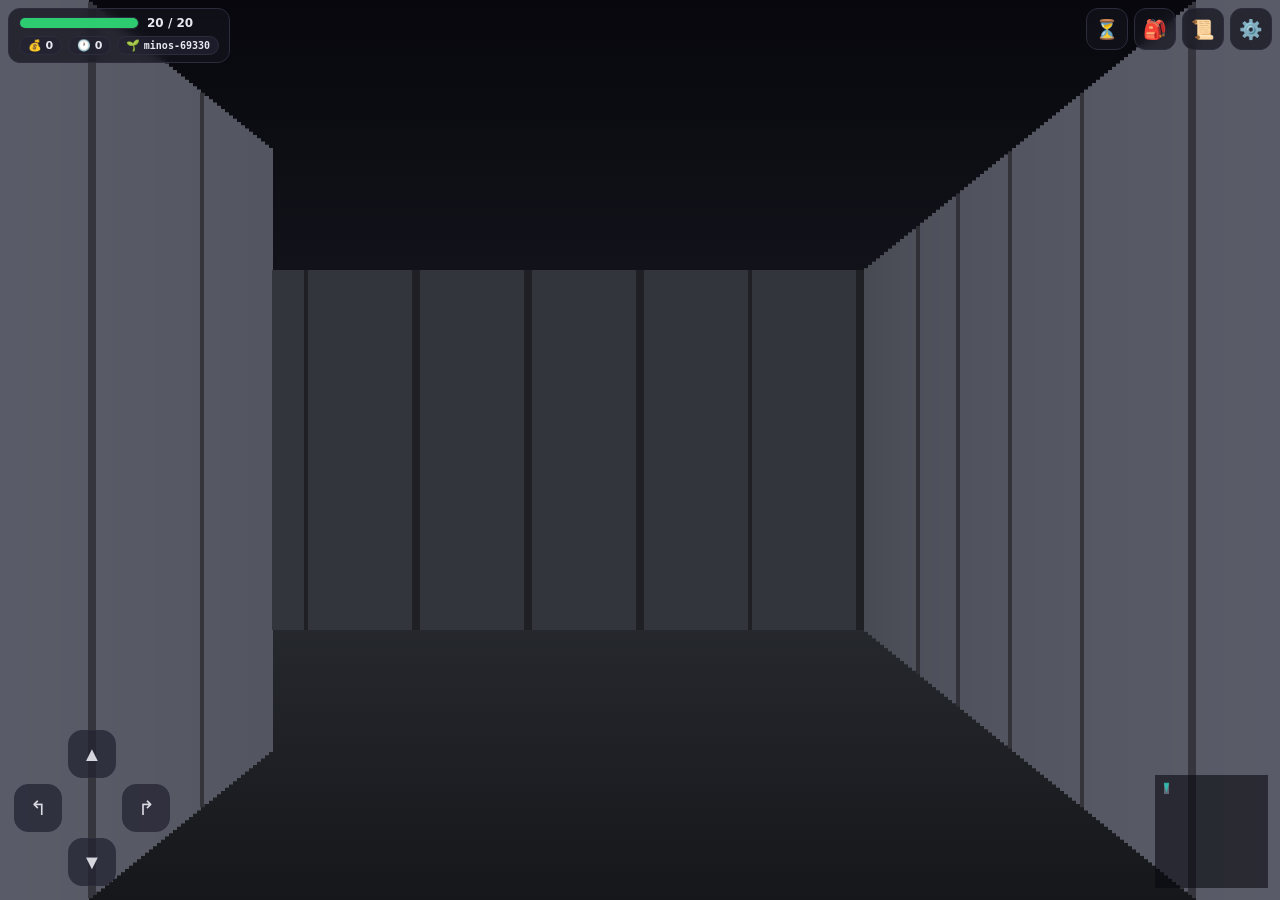
==== commit c044dd3f: "Combat en surimpression, minimap en bas à droite, bouton Attendre en haut - Le combat quitte la moda" ====
--- a/standalone.html
+++ b/standalone.html
@@ -211,32 +211,6 @@
 .ctrl-btn.right { grid-column: 3; grid-row: 2; }
 .ctrl-btn.down { grid-column: 2; grid-row: 3; }
 
-/* Action — bas droite. */
-#actions {
-  right: calc(var(--safe-r) + 14px);
-  display: flex;
-  flex-direction: column;
-  align-items: flex-end;
-  gap: 10px;
-}
-.action-btn {
-  width: 96px;
-  height: 96px;
-  border-radius: 50%;
-  border: 1px solid var(--border);
-  background: rgba(46, 196, 182, 0.16);
-  backdrop-filter: blur(4px);
-  color: var(--text);
-  cursor: pointer;
-  display: grid;
-  place-items: center;
-  gap: 2px;
-  transition: background 0.08s, transform 0.05s;
-}
-.action-btn:active { background: var(--accent); color: #0f0f16; transform: scale(0.94); }
-.action-btn .glyph { font-size: 30px; line-height: 1; }
-.action-btn .label { font-size: 11px; letter-spacing: 0.3px; }
-
 /* ---------- Tiroir latéral (inventaire / journal / menu) ---------- */
 #scrim {
   position: absolute;
@@ -376,112 +350,112 @@
   font-family: ui-monospace, monospace;
 }
 
-/* ---------- Modale de combat (style Pokémon) ---------- */
-#combat {
+/* ---------- Combat en surimpression sur la vue 3D ---------- */
+/* Le monstre surgit au centre ; l'interface de combat est en bas au milieu.
+   Le décor 3D reste visible derrière (assombri sur les bords). */
+#battle {
   position: absolute;
   inset: 0;
   z-index: 14;
   display: none;
-  flex-direction: column;
-  background: rgba(8, 8, 14, 0.92);
-  backdrop-filter: blur(3px);
-  padding: calc(var(--safe-t) + 10px) calc(var(--safe-r) + 12px)
-           calc(var(--safe-b) + 12px) calc(var(--safe-l) + 12px);
-}
-#combat.visible { display: flex; }
-
-/* Scène : dégradé « arène », ennemi en haut à droite, joueur en bas à gauche. */
-.combat-scene {
-  position: relative;
-  flex: 1;
-  min-height: 120px;
-  border-radius: 16px;
-  border: 1px solid var(--border);
-  background:
-    radial-gradient(120% 90% at 80% 15%, rgba(181, 23, 158, 0.18), transparent 60%),
-    radial-gradient(120% 90% at 20% 85%, rgba(46, 196, 182, 0.16), transparent 60%),
-    linear-gradient(180deg, #201a2b, #14141d);
-  overflow: hidden;
-}
-
-.combatant {
+  pointer-events: none; /* seuls les enfants interactifs captent le toucher */
+  background: radial-gradient(circle at 50% 40%,
+    rgba(0, 0, 0, 0) 24%, rgba(5, 5, 10, 0.62) 78%);
+}
+#battle.visible { display: block; }
+
+/* Le d-pad est masqué pendant le combat. */
+body.in-combat #dpad { display: none; }
+
+/* --- Monstre au centre --- */
+#battle-enemy {
   position: absolute;
-  display: flex;
-  align-items: center;
-  gap: 10px;
-  max-width: 62%;
-}
-.combatant.enemy { top: 12px; right: 14px; }
-.combatant.player { bottom: 12px; left: 14px; }
-
-.cbt-sprite {
-  font-size: 52px;
-  line-height: 1;
-  filter: drop-shadow(0 4px 8px rgba(0, 0, 0, 0.5));
-}
-.combatant.enemy .cbt-sprite { animation: bob 2.4s ease-in-out infinite; }
-.combatant.player .cbt-sprite { transform: scaleX(-1); }
-@keyframes bob { 0%,100% { transform: translateY(0); } 50% { transform: translateY(-5px); } }
-
-/* Secousse quand un combattant est touché. */
-.cbt-sprite.hit { animation: shake 0.3s; }
-@keyframes shake {
-  0%,100% { transform: translateX(0); }
-  25% { transform: translateX(-5px); }
-  75% { transform: translateX(5px); }
-}
-.combatant.player .cbt-sprite.hit { animation: shake-flip 0.3s; }
-@keyframes shake-flip {
-  0%,100% { transform: scaleX(-1) translateX(0); }
-  25% { transform: scaleX(-1) translateX(-5px); }
-  75% { transform: scaleX(-1) translateX(5px); }
-}
-
-.cbt-info {
+  top: 16%;
+  left: 50%;
+  transform: translateX(-50%);
+  text-align: center;
+  width: min(320px, 80vw);
+}
+.be-head {
+  display: inline-block;
   background: rgba(15, 15, 22, 0.85);
   border: 1px solid var(--border);
   border-radius: 10px;
-  padding: 6px 10px;
-  min-width: 128px;
-}
-.cbt-name { display: block; font-size: 13px; font-weight: 700; margin-bottom: 4px; }
-.cbt-hp {
-  height: 9px;
+  padding: 6px 12px;
+  margin-bottom: 10px;
+}
+.be-name { display: block; font-size: 14px; font-weight: 700; margin-bottom: 5px; }
+.be-hp {
+  width: 180px;
+  max-width: 60vw;
+  height: 10px;
   background: #101018;
   border-radius: 5px;
   overflow: hidden;
   border: 1px solid var(--border);
 }
-.cbt-hp-fill { height: 100%; width: 100%; background: #2ecc71; transition: width 0.3s; }
-.cbt-hp-fill.enemy { background: #e74c3c; }
-.cbt-hp-text { font-size: 11px; color: var(--muted); font-variant-numeric: tabular-nums; }
-
-.combat-log {
-  height: 74px;
-  margin-top: 10px;
-  padding: 8px 12px;
-  background: var(--panel);
+.be-hp-fill { height: 100%; width: 100%; background: #e74c3c; transition: width 0.3s; }
+.be-hp-text { font-size: 11px; color: var(--muted); font-variant-numeric: tabular-nums; }
+
+.be-sprite {
+  font-size: clamp(64px, 16vh, 120px);
+  line-height: 1;
+  filter: drop-shadow(0 8px 16px rgba(0, 0, 0, 0.6));
+  animation: bob 2.4s ease-in-out infinite;
+}
+/* Apparition du monstre (« surgit »). */
+#battle.surge .be-sprite { animation: surge 0.5s cubic-bezier(0.2, 1.4, 0.4, 1); }
+@keyframes surge {
+  0% { transform: scale(0.2) translateY(40px); opacity: 0; }
+  100% { transform: scale(1) translateY(0); opacity: 1; }
+}
+@keyframes bob { 0%,100% { transform: translateY(0); } 50% { transform: translateY(-6px); } }
+.be-sprite.hit { animation: shake 0.3s; }
+@keyframes shake {
+  0%,100% { transform: translateX(0); }
+  25% { transform: translateX(-8px); }
+  75% { transform: translateX(8px); }
+}
+
+/* --- Interface de combat, en bas au milieu --- */
+#battle-panel {
+  position: absolute;
+  left: 50%;
+  bottom: calc(var(--safe-b) + 12px);
+  transform: translateX(-50%);
+  width: min(540px, 94vw);
+  pointer-events: auto;
+  background: rgba(18, 18, 26, 0.92);
   border: 1px solid var(--border);
-  border-radius: 12px;
-  overflow-y: auto;
-  font-size: 13px;
-  line-height: 1.45;
-  display: flex;
-  flex-direction: column;
-  gap: 2px;
-}
-.combat-log .cl { opacity: 0.6; }
-.combat-log .cl:last-child { opacity: 1; color: var(--text); }
-
-.combat-actions {
-  display: grid;
-  grid-template-columns: repeat(3, 1fr);
-  gap: 8px;
-  margin-top: 10px;
-}
-.combat-actions button {
-  padding: 13px 8px;
-  border-radius: 12px;
+  border-radius: 14px;
+  padding: 10px 12px;
+  backdrop-filter: blur(6px);
+}
+.bp-top { display: flex; align-items: center; gap: 12px; margin-bottom: 10px; }
+.bp-player { flex-shrink: 0; width: 150px; }
+.bp-label { font-size: 11px; color: var(--muted); }
+.bp-hp {
+  height: 10px;
+  background: #101018;
+  border-radius: 5px;
+  overflow: hidden;
+  border: 1px solid var(--border);
+  margin: 3px 0 2px;
+}
+.bp-hp-fill { height: 100%; width: 100%; background: #2ecc71; transition: width 0.3s, background 0.3s; }
+.bp-hp-text { font-size: 11px; color: var(--muted); font-variant-numeric: tabular-nums; }
+.bp-log {
+  flex: 1;
+  min-width: 0;
+  font-size: 12.5px;
+  line-height: 1.35;
+  color: var(--text);
+}
+
+.bp-actions { display: grid; grid-template-columns: repeat(3, 1fr); gap: 8px; }
+.bp-actions button {
+  padding: 12px 8px;
+  border-radius: 11px;
   border: 1px solid var(--border);
   background: var(--panel-2);
   color: var(--text);
@@ -490,19 +464,19 @@
   cursor: pointer;
   transition: background 0.1s, transform 0.05s, opacity 0.1s;
 }
-.combat-actions button .glyph { font-size: 17px; }
-.combat-actions button:active { transform: scale(0.96); background: #2e2e42; }
+.bp-actions button .glyph { font-size: 16px; }
+.bp-actions button:active { transform: scale(0.96); background: #2e2e42; }
 #cbt-attack { border-color: rgba(231, 76, 60, 0.5); }
 #cbt-parry { border-color: rgba(52, 152, 219, 0.5); }
 #cbt-flee { border-color: rgba(241, 196, 15, 0.5); }
-.combat-actions button:disabled { opacity: 0.4; pointer-events: none; }
-
-/* Paysage court : on compacte la scène de combat. */
-@media (orientation: landscape) and (max-height: 480px) {
-  .cbt-sprite { font-size: 40px; }
-  .combat-log { height: 52px; }
-  .combat-actions button { padding: 10px 6px; }
-  .cbt-info { min-width: 108px; padding: 5px 8px; }
+.bp-actions button:disabled { opacity: 0.4; pointer-events: none; }
+
+/* Paysage court : monstre un peu plus haut, panneau compact. */
+@media (orientation: landscape) and (max-height: 460px) {
+  #battle-enemy { top: 8%; }
+  .be-sprite { font-size: clamp(52px, 20vh, 96px); }
+  .bp-top { margin-bottom: 8px; }
+  .bp-actions button { padding: 9px 6px; }
 }
 
 /* ---------- Overlay de fin ---------- */
@@ -543,22 +517,14 @@
 @media (orientation: landscape) and (max-height: 480px) {
   #dpad { width: 132px; height: 132px; gap: 5px; }
   .ctrl-btn { font-size: 18px; border-radius: 12px; }
-  .action-btn { width: 82px; height: 82px; }
-  .action-btn .glyph { font-size: 26px; }
   .hp-bar { width: 96px; }
   #status { padding: 6px 8px; }
   .icon-btn { width: 38px; height: 38px; font-size: 17px; }
 }
 
-/* Très peu de hauteur : on masque le libellé de l'action pour gagner de la place. */
-@media (orientation: landscape) and (max-height: 380px) {
-  .action-btn .label { display: none; }
-  .action-btn { width: 68px; height: 68px; }
-}
-
 /* ---------- Écran large (desktop) : contrôles un peu plus discrets ---------- */
 @media (min-width: 900px) and (pointer: fine) {
-  #dpad, #actions { opacity: 0.9; }
+  #dpad { opacity: 0.9; }
 }
 
 /* ---------- Verrou paysage : invite à tourner l'appareil en portrait ---------- */
@@ -621,6 +587,7 @@
         </div>
       </div>
       <div id="top-buttons">
+        <button class="icon-btn" id="wait-btn" aria-label="Attendre un tour">⏳</button>
         <button class="icon-btn" data-panel="inventory" aria-label="Inventaire">🎒</button>
         <button class="icon-btn" data-panel="journal" aria-label="Journal">📜</button>
         <button class="icon-btn" data-panel="menu" aria-label="Menu">⚙️</button>
@@ -636,13 +603,6 @@
       <button data-dir="left" class="ctrl-btn left" aria-label="Pivoter à gauche">↰</button>
       <button data-dir="right" class="ctrl-btn right" aria-label="Pivoter à droite">↱</button>
       <button data-dir="down" class="ctrl-btn down" aria-label="Reculer">▼</button>
-    </div>
-
-    <!-- Grappe d'action — bas DROITE -->
-    <div id="actions" class="controls">
-      <button id="wait-btn" class="action-btn" aria-label="Attendre un tour">
-        <span class="glyph">⏳</span><span class="label">Attendre</span>
-      </button>
     </div>
 
     <!-- Tiroir latéral : inventaire / journal / menu -->
@@ -707,34 +667,34 @@
     </div>
     <div id="scrim"></div>
 
-    <!-- Modale de combat (style Pokémon : ennemi en haut à droite,
-         joueur en bas à gauche) -->
-    <div id="combat" aria-hidden="true">
-      <div class="combat-scene">
-        <!-- Ennemi : haut droite -->
-        <div class="combatant enemy">
-          <div class="cbt-info">
-            <span class="cbt-name" id="cbt-enemy-name">Monstre</span>
-            <div class="cbt-hp"><div class="cbt-hp-fill enemy" id="cbt-enemy-hp"></div></div>
-            <span class="cbt-hp-text" id="cbt-enemy-hp-text">0 / 0</span>
+    <!-- Combat en surimpression sur la vue 3D : le monstre surgit au centre,
+         l'interface de combat s'affiche en bas au milieu. -->
+    <div id="battle" aria-hidden="true">
+      <!-- Le monstre surgit au centre de l'écran -->
+      <div id="battle-enemy">
+        <div class="be-head">
+          <span class="be-name" id="cbt-enemy-name">Monstre</span>
+          <div class="be-hp"><div class="be-hp-fill" id="cbt-enemy-hp"></div></div>
+          <span class="be-hp-text" id="cbt-enemy-hp-text">0 / 0</span>
+        </div>
+        <div class="be-sprite" id="cbt-enemy-sprite">👹</div>
+      </div>
+
+      <!-- Interface de combat, en bas au milieu -->
+      <div id="battle-panel">
+        <div class="bp-top">
+          <div class="bp-player">
+            <span class="bp-label">Aventurier</span>
+            <div class="bp-hp"><div class="bp-hp-fill" id="cbt-player-hp"></div></div>
+            <span class="bp-hp-text" id="cbt-player-hp-text">0 / 0</span>
           </div>
-          <div class="cbt-sprite" id="cbt-enemy-sprite">👹</div>
+          <div class="bp-log" id="combat-log"></div>
         </div>
-        <!-- Joueur : bas gauche -->
-        <div class="combatant player">
-          <div class="cbt-sprite" id="cbt-player-sprite">🗡️</div>
-          <div class="cbt-info">
-            <span class="cbt-name">Aventurier</span>
-            <div class="cbt-hp"><div class="cbt-hp-fill" id="cbt-player-hp"></div></div>
-            <span class="cbt-hp-text" id="cbt-player-hp-text">0 / 0</span>
-          </div>
+        <div class="bp-actions">
+          <button id="cbt-attack"><span class="glyph">⚔️</span> Attaquer</button>
+          <button id="cbt-parry"><span class="glyph">🛡️</span> Parer</button>
+          <button id="cbt-flee"><span class="glyph">🏃</span> Fuir</button>
         </div>
-      </div>
-      <div class="combat-log" id="combat-log"></div>
-      <div class="combat-actions">
-        <button id="cbt-attack"><span class="glyph">⚔️</span> Attaquer</button>
-        <button id="cbt-parry"><span class="glyph">🛡️</span> Parer</button>
-        <button id="cbt-flee"><span class="glyph">🏃</span> Fuir</button>
       </div>
     </div>
 
@@ -1686,6 +1646,10 @@
       ctx.fillRect(c * COL_WIDTH, y0, COL_WIDTH + 1, y1 - y0);
     }
 
+    // Pendant un combat, on fige le décor (pas de sprites monde ni minimap) :
+    // le monstre et l'interface sont gérés en surimpression HTML.
+    if (game.inCombat) return;
+
     // --- Sprites (Minotaure, sortie, objets au sol) ---
     const sprites = this._collectSprites(game);
     // Distance au carré pour trier du plus loin au plus proche.
@@ -1713,17 +1677,21 @@
 
       const bright = Math.max(0.25, 1 - transformY / FOG_DIST);
       ctx.save();
-      ctx.globalAlpha = Math.min(1, bright + 0.1);
-      ctx.fillStyle = shade(s.color, bright - 1);
-      ctx.beginPath();
-      ctx.ellipse(screenX, cy, spriteH * 0.34, spriteH * 0.42, 0, 0, Math.PI * 2);
-      ctx.fill();
-      ctx.globalAlpha = bright;
-      ctx.fillStyle = '#fff';
-      ctx.font = `${Math.floor(spriteH * 0.55)}px serif`;
-      ctx.textAlign = 'center';
-      ctx.textBaseline = 'middle';
-      ctx.fillText(s.glyph, screenX, cy);
+      if (s.kind === 'chest') {
+        this._drawChest(ctx, screenX, cy, spriteH, bright);
+      } else {
+        ctx.globalAlpha = Math.min(1, bright + 0.1);
+        ctx.fillStyle = shade(s.color, bright - 1);
+        ctx.beginPath();
+        ctx.ellipse(screenX, cy, spriteH * 0.34, spriteH * 0.42, 0, 0, Math.PI * 2);
+        ctx.fill();
+        ctx.globalAlpha = bright;
+        ctx.fillStyle = '#fff';
+        ctx.font = `${Math.floor(spriteH * 0.55)}px serif`;
+        ctx.textAlign = 'center';
+        ctx.textBaseline = 'middle';
+        ctx.fillText(s.glyph, screenX, cy);
+      }
       ctx.restore();
     }
 
@@ -1741,22 +1709,55 @@
     if (game.visited[m.y][m.x] || m.chasing) {
       list.push({ x: m.x + 0.5, y: m.y + 0.5, color: '#c0392b', glyph: '🐂', scale: 1.05 });
     }
-    // Objets déposés au sol.
+    // Objets déposés au sol : petit coffre.
     for (const key of game.groundItems.keys()) {
       const [gx, gy] = key.split(',').map(Number);
-      list.push({ x: gx + 0.5, y: gy + 0.5, color: '#d9a441', glyph: '📦', scale: 0.55, low: true });
+      list.push({ x: gx + 0.5, y: gy + 0.5, kind: 'chest', scale: 0.5, low: true });
     }
     return list;
   }
 
-  // Minimap compacte en bas au centre.
+  // Dessine un petit coffre (billboard) à l'écran.
+  _drawChest(ctx, cx, cy, spriteH, bright) {
+    const w = spriteH * 0.62;
+    const h = spriteH * 0.4;
+    const x = cx - w / 2;
+    const y = cy - h / 2 + spriteH * 0.06;
+    const body = shade('#8a5a2b', bright - 1);
+    const lid = shade('#a56b33', bright - 1);
+    const band = shade('#4a2f16', bright - 1);
+    const gold = shade('#ffd166', bright - 1);
+    // Corps.
+    ctx.fillStyle = body;
+    ctx.fillRect(x, y, w, h);
+    // Couvercle bombé.
+    ctx.fillStyle = lid;
+    ctx.beginPath();
+    ctx.moveTo(x, y);
+    ctx.quadraticCurveTo(cx, y - h * 0.55, x + w, y);
+    ctx.lineTo(x + w, y);
+    ctx.lineTo(x, y);
+    ctx.fill();
+    ctx.fillRect(x, y - 1, w, h * 0.18);
+    // Ferrures verticales + serrure.
+    ctx.fillStyle = band;
+    ctx.fillRect(x + w * 0.44, y - h * 0.5, w * 0.12, h * 1.5);
+    ctx.fillStyle = gold;
+    ctx.fillRect(x + w * 0.45, y + h * 0.28, w * 0.1, h * 0.28);
+    // Contour.
+    ctx.strokeStyle = 'rgba(0,0,0,0.45)';
+    ctx.lineWidth = 1;
+    ctx.strokeRect(x, y, w, h);
+  }
+
+  // Minimap compacte en bas à droite.
   _drawMinimap(game) {
     const ctx = this.ctx;
     const maze = game.maze;
     const size = maze.size;
     const cell = Math.max(2, Math.floor(120 / size));
     const dim = cell * size;
-    const ox = (this.viewW - dim) / 2;
+    const ox = this.viewW - dim - 16;
     const oy = this.viewH - dim - 16;
 
     ctx.save();
@@ -2293,8 +2294,8 @@
 const drawerTitle = $('drawer-title');
 const scrim = $('scrim');
 
-// Éléments de la modale de combat.
-const combatEl = $('combat');
+// Éléments du combat (surimpression sur la vue 3D).
+const combatEl = $('battle');
 const combatLog = $('combat-log');
 const cbtEnemyName = $('cbt-enemy-name');
 const cbtEnemySprite = $('cbt-enemy-sprite');
@@ -2509,8 +2510,8 @@
 }
 
 function showOverlay(g, won) {
-  // La modale de combat cède la place à l'écran de fin.
-  combatEl.classList.remove('visible');
+  // Le combat cède la place à l'écran de fin.
+  closeBattle();
   overlayTitle.textContent = won ? 'Niveau terminé 🎉' : 'Game Over 💀';
   overlayText.textContent = won
     ? `Sortie atteinte en ${g.turn} tours avec ${g.player.gold} or.`
@@ -2520,7 +2521,7 @@
   overlay.classList.add('visible');
 }
 
-// ---------- Modale de combat ----------
+// ---------- Combat (le monstre surgit au centre, interface en bas) ----------
 let combatClosing = null;
 
 function openCombat(c) {
@@ -2530,8 +2531,11 @@
   combatLog.innerHTML = '';
   setActionsDisabled(false);
   renderCombat(c, false);
-  combatEl.classList.add('visible');
+  document.body.classList.add('in-combat'); // masque le d-pad, fige le décor
+  combatEl.classList.add('visible', 'surge'); // animation d'apparition du monstre
   combatEl.setAttribute('aria-hidden', 'false');
+  // Retire la classe d'apparition après l'animation.
+  setTimeout(() => combatEl.classList.remove('surge'), 500);
 }
 
 function renderCombat(c, animate) {
@@ -2543,42 +2547,36 @@
   cbtEnemyHpText.textContent = `${c.enemy.hp} / ${c.enemy.maxHp}`;
   cbtPlayerHpText.textContent = `${p.hp} / ${p.maxHp}`;
 
-  // Journal du combat (on affiche l'historique complet du combat en cours).
-  combatLog.innerHTML = '';
-  for (const line of c.log) {
-    const div = document.createElement('div');
-    div.className = 'cl';
-    div.textContent = line;
-    combatLog.appendChild(div);
-  }
-  combatLog.scrollTop = combatLog.scrollHeight;
+  // On n'affiche que la dernière ligne du journal (sous le monstre).
+  combatLog.textContent = c.log[c.log.length - 1] || '';
 
   if (animate) {
-    // Petite secousse sur le dernier combattant touché.
     const last = c.log[c.log.length - 1] || '';
-    if (last.includes('te touche') || last.includes('pares')) bump(cbtPlayerSprite());
+    // Le monstre encaisse un coup -> il tremble.
     if (last.includes('Tu frappes')) bump(cbtEnemySprite);
-  }
-}
-
-function cbtPlayerSprite() { return $('cbt-player-sprite'); }
+    // Le joueur est touché -> flash rouge de l'écran.
+    if (last.includes('te touche')) flashDetection();
+  }
+}
 
 function bump(el) {
   if (!el) return;
   el.classList.remove('hit');
-  // Force le reflow pour rejouer l'animation.
-  void el.offsetWidth;
+  void el.offsetWidth; // force le reflow pour rejouer l'animation
   el.classList.add('hit');
+}
+
+function closeBattle() {
+  combatEl.classList.remove('visible', 'surge');
+  combatEl.setAttribute('aria-hidden', 'true');
+  document.body.classList.remove('in-combat');
 }
 
 function endCombat(c) {
   setActionsDisabled(true);
-  // On laisse le temps de lire l'issue avant de fermer la modale.
+  // On laisse le temps de lire l'issue avant de refermer.
   const delay = c.result === 'lose' ? 500 : 950;
-  combatClosing = setTimeout(() => {
-    combatEl.classList.remove('visible');
-    combatEl.setAttribute('aria-hidden', 'true');
-  }, delay);
+  combatClosing = setTimeout(closeBattle, delay);
 }
 
 function setActionsDisabled(v) {
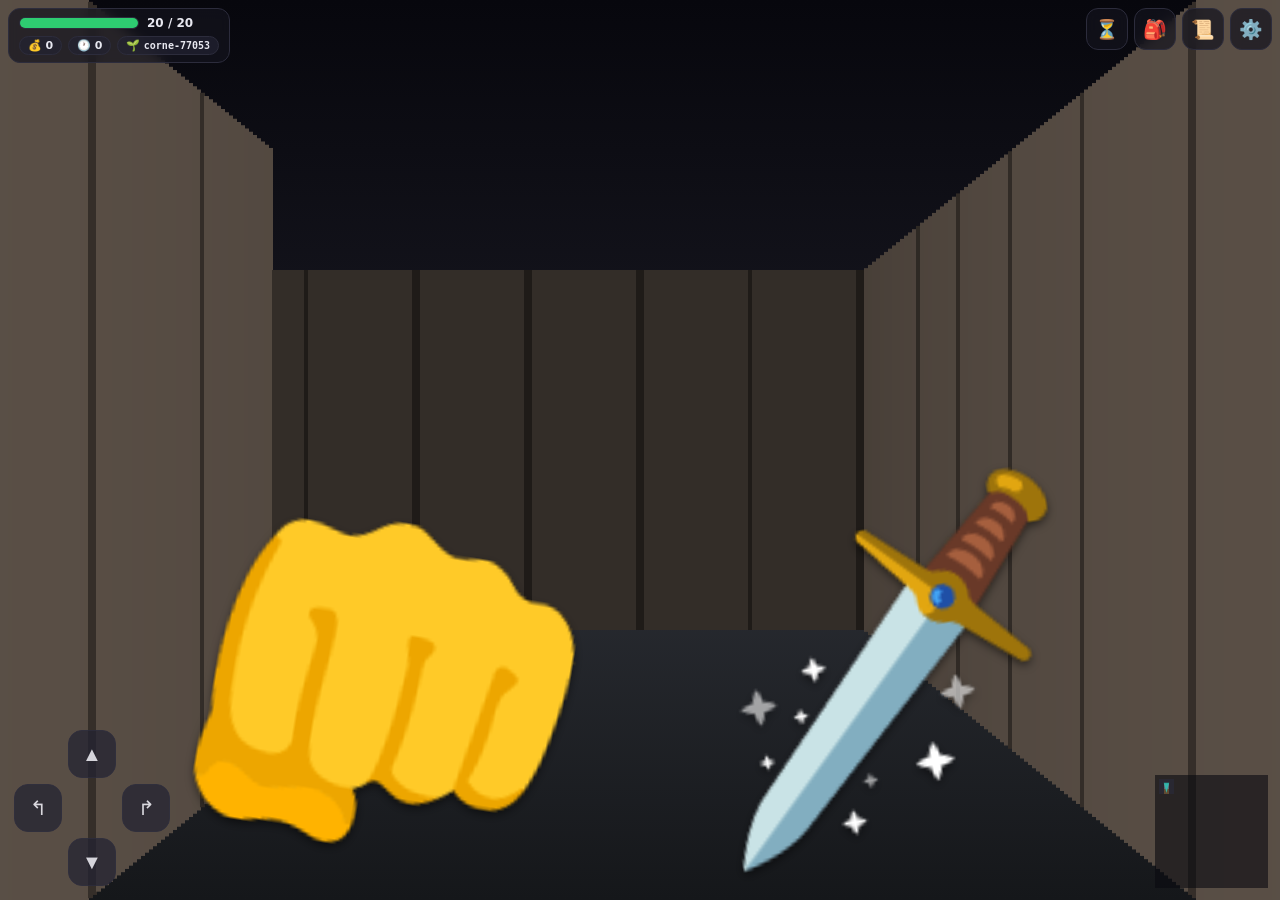
==== commit a98e88ab: "Armes en main (viewmodel bras droit/gauche + oscillation) et pièges au sol - Affiche les armes équip" ====
--- a/standalone.html
+++ b/standalone.html
@@ -1533,6 +1533,9 @@
     this.px = null;
     this.py = null;
     this.angle = null;
+    // Oscillation des bras (balancement du viewmodel d'armes).
+    this._bobT = 0;
+    this._bobAmp = 0.4;
     this.resize();
     window.addEventListener('resize', () => this.resize());
   }
@@ -1562,12 +1565,18 @@
     const ty = p.y + 0.5;
     const ta = this._targetAngle(game.facing);
     if (this.px === null) { this.px = tx; this.py = ty; this.angle = ta; }
-    this.px += (tx - this.px) * EASE;
-    this.py += (ty - this.py) * EASE;
+    const dxp = tx - this.px, dyp = ty - this.py;
     let da = ta - this.angle;
     while (da > Math.PI) da -= 2 * Math.PI;
     while (da < -Math.PI) da += 2 * Math.PI;
+    // Le joueur est-il en train de bouger / pivoter ? (pour l'amplitude du bras)
+    const moving = Math.abs(dxp) + Math.abs(dyp) + Math.abs(da) > 0.02;
+    this.px += dxp * EASE;
+    this.py += dyp * EASE;
     this.angle += da * EASE;
+    // Avance la phase d'oscillation (plus rapide et ample en marchant).
+    this._bobT += moving ? 0.35 : 0.07;
+    this._bobAmp += ((moving ? 1 : 0.4) - this._bobAmp) * 0.12;
 
     const W = this.viewW;
     const H = this.viewH;
@@ -1679,6 +1688,8 @@
       ctx.save();
       if (s.kind === 'chest') {
         this._drawChest(ctx, screenX, cy, spriteH, bright);
+      } else if (s.kind === 'trap') {
+        this._drawTrap(ctx, screenX, cy, spriteH, bright);
       } else {
         ctx.globalAlpha = Math.min(1, bright + 0.1);
         ctx.fillStyle = shade(s.color, bright - 1);
@@ -1695,8 +1706,43 @@
       ctx.restore();
     }
 
+    // --- Armes en main (viewmodel façon Doom) ---
+    this._drawWeapons(game);
+
     // --- Minimap ---
     this._drawMinimap(game);
+  }
+
+  // Dessine les deux mains (bras droit / bras gauche) en bas de l'écran,
+  // avec une oscillation verticale en opposition de phase (mouvement de marche).
+  _drawWeapons(game) {
+    const ctx = this.ctx;
+    const W = this.viewW, H = this.viewH;
+    const amp = H * 0.03 * this._bobAmp;
+    const size = Math.min(H * 0.36, W * 0.3);
+    const eq = game.player.equipment;
+    const rEmoji = eq.brasD ? itemDef(eq.brasD.name).emoji : FISTS.emoji;
+    const lEmoji = eq.brasG ? itemDef(eq.brasG.name).emoji : FISTS.emoji;
+    // Main droite (à droite, penchée vers l'intérieur).
+    this._drawHand(rEmoji, W * 0.72, H, Math.sin(this._bobT) * amp, -0.16, false, size);
+    // Main gauche (à gauche, miroir, phase opposée).
+    this._drawHand(lEmoji, W * 0.28, H, Math.sin(this._bobT + Math.PI) * amp, 0.16, true, size);
+  }
+
+  _drawHand(emoji, x, baseY, yOff, rot, flip, size) {
+    const ctx = this.ctx;
+    ctx.save();
+    ctx.translate(x, baseY - size * 0.12 + yOff);
+    ctx.rotate(rot);
+    if (flip) ctx.scale(-1, 1);
+    ctx.font = `${Math.floor(size)}px serif`;
+    ctx.textAlign = 'center';
+    ctx.textBaseline = 'bottom';
+    ctx.shadowColor = 'rgba(0,0,0,0.55)';
+    ctx.shadowBlur = 10;
+    ctx.shadowOffsetY = 4;
+    ctx.fillText(emoji, 0, 0);
+    ctx.restore();
   }
 
   _collectSprites(game) {
@@ -1713,6 +1759,12 @@
     for (const key of game.groundItems.keys()) {
       const [gx, gy] = key.split(',').map(Number);
       list.push({ x: gx + 0.5, y: gy + 0.5, kind: 'chest', scale: 0.5, low: true });
+    }
+    // Pièges déclenchés (révélés au sol).
+    for (const [key, ev] of game.revealedEvents) {
+      if (ev.type !== EVENT.TRAP) continue;
+      const [gx, gy] = key.split(',').map(Number);
+      list.push({ x: gx + 0.5, y: gy + 0.5, kind: 'trap', scale: 0.5, low: true });
     }
     return list;
   }
@@ -1748,6 +1800,41 @@
     ctx.strokeStyle = 'rgba(0,0,0,0.45)';
     ctx.lineWidth = 1;
     ctx.strokeRect(x, y, w, h);
+  }
+
+  // Dessine un piège déclenché : plaque sombre + pointes ensanglantées.
+  _drawTrap(ctx, cx, cy, spriteH, bright) {
+    const w = spriteH * 0.7;
+    const h = spriteH * 0.16;
+    const x = cx - w / 2;
+    const y = cy + spriteH * 0.02;
+    // Plaque au sol.
+    ctx.fillStyle = shade('#20202a', bright - 1);
+    ctx.fillRect(x, y, w, h);
+    ctx.strokeStyle = 'rgba(0,0,0,0.5)';
+    ctx.lineWidth = 1;
+    ctx.strokeRect(x, y, w, h);
+    // Pointes.
+    const spikes = 5;
+    const sw = w / spikes;
+    ctx.fillStyle = shade('#b6bcc6', bright - 1);
+    for (let i = 0; i < spikes; i++) {
+      const sx = x + i * sw;
+      ctx.beginPath();
+      ctx.moveTo(sx, y);
+      ctx.lineTo(sx + sw / 2, y - spriteH * 0.22);
+      ctx.lineTo(sx + sw, y);
+      ctx.closePath();
+      ctx.fill();
+    }
+    // Pointe de sang.
+    ctx.fillStyle = shade('#8e1b1b', bright - 1);
+    ctx.beginPath();
+    ctx.moveTo(cx - sw / 2, y - spriteH * 0.12);
+    ctx.lineTo(cx, y - spriteH * 0.22);
+    ctx.lineTo(cx + sw / 2, y - spriteH * 0.12);
+    ctx.closePath();
+    ctx.fill();
   }
 
   // Minimap compacte en bas à droite.
